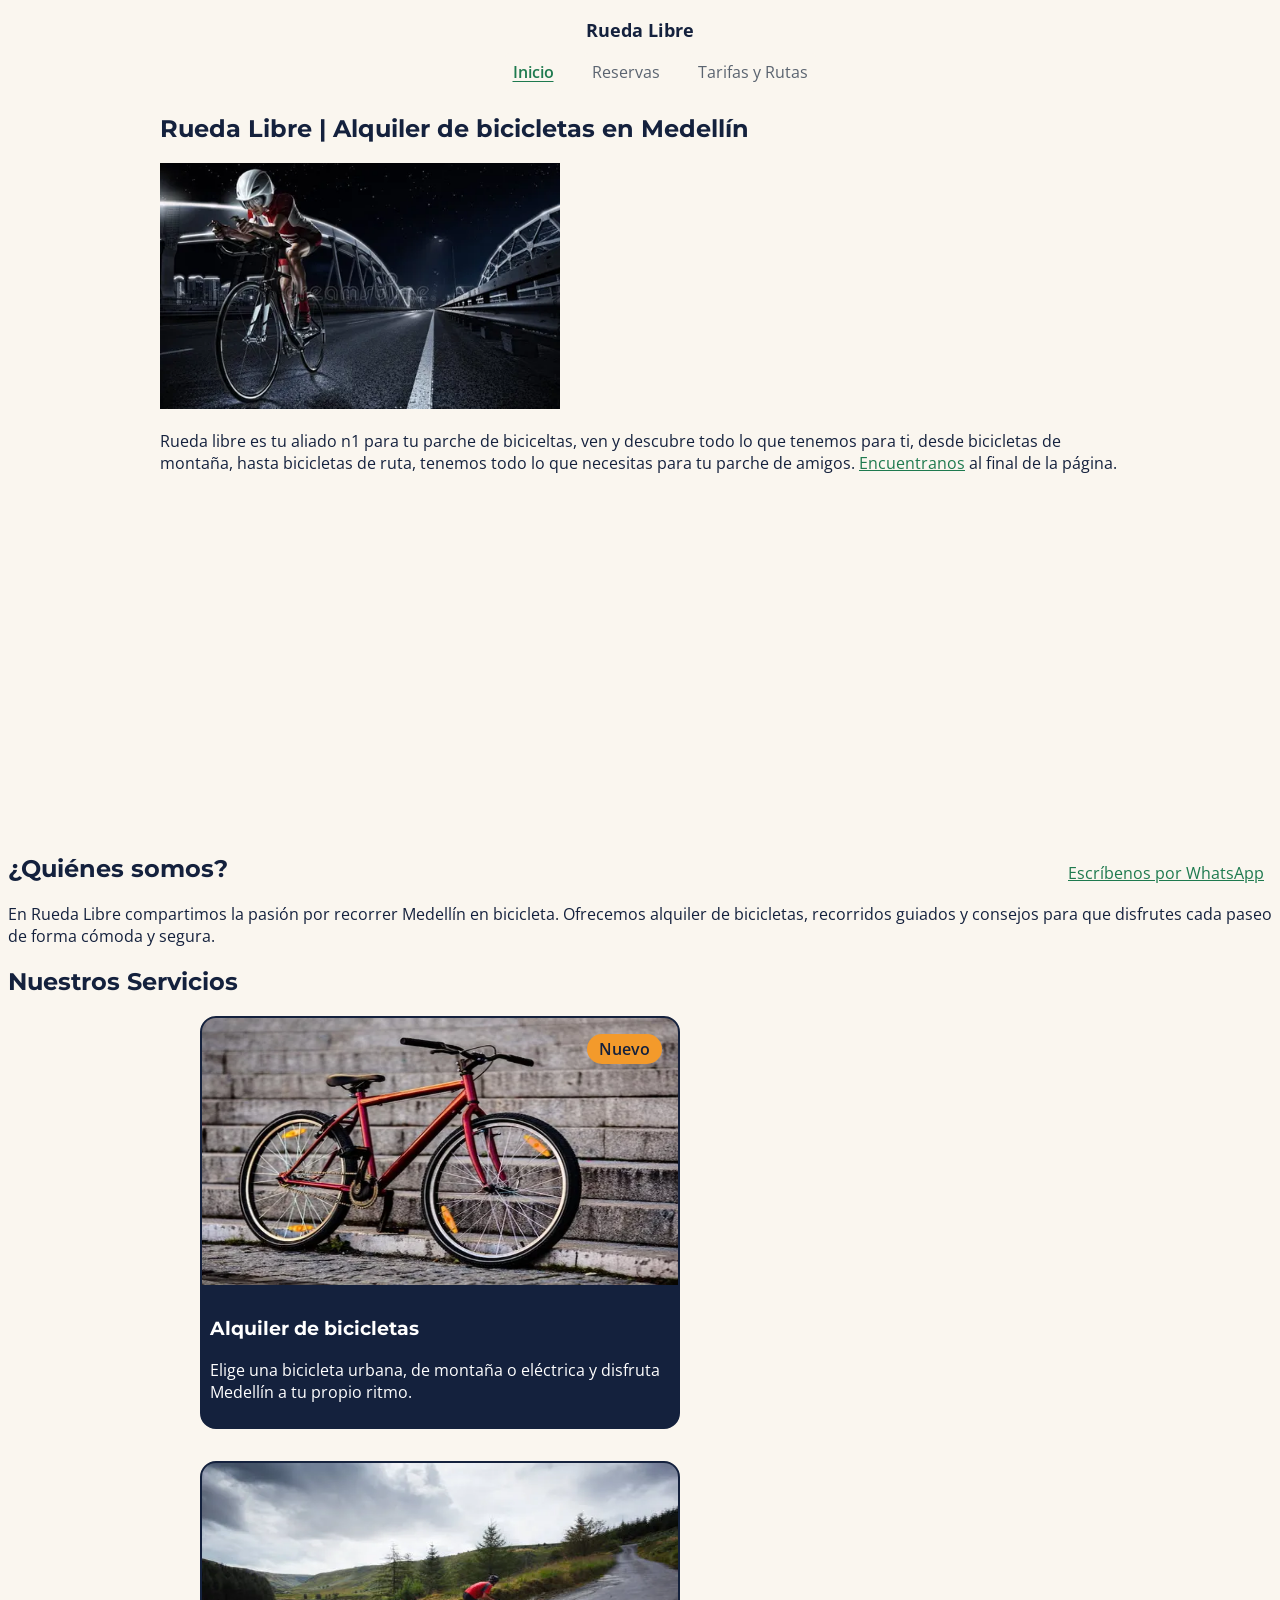
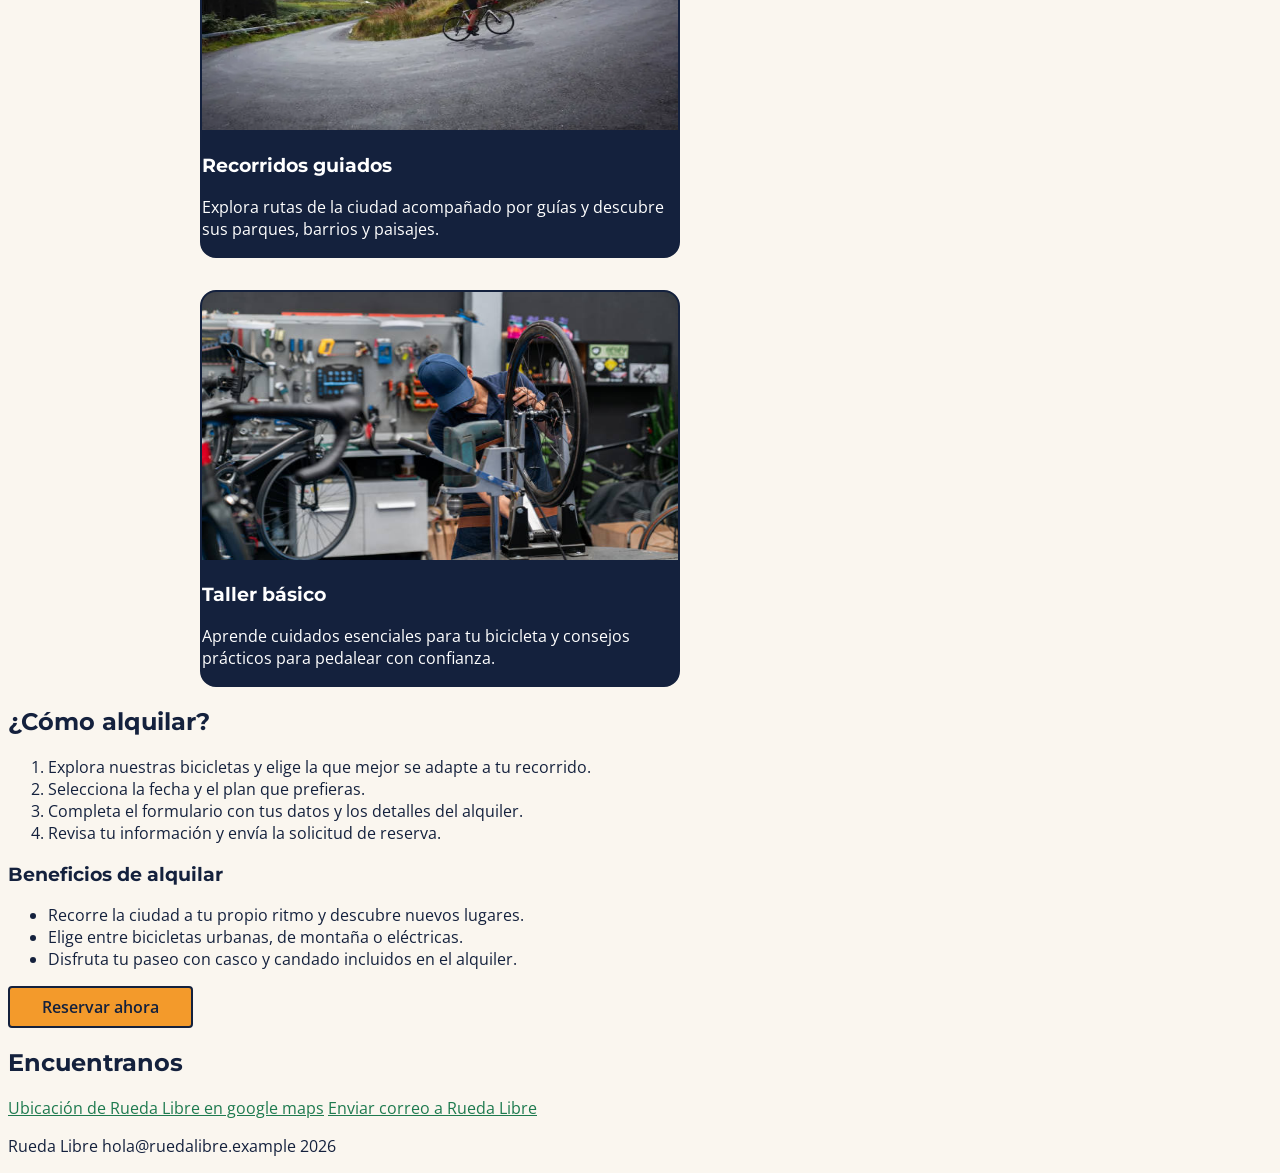
==== rueda-libre/index.html @ e159f88f "feat: tamano y espaciado de elementos con box model, box-sizing y unidades relativas, botón de Whats" ====
<!DOCTYPE html>
<html lang="es">

<head>
    <meta charset="UTF-8">
    <meta name="viewport" content="width=device-width, initial-scale=1.0">
    <title>Rueda Libre | Alquiler de bicicletas en Medellín</title>
    <link rel="preconnect" href="https://fonts.googleapis.com">
    <link rel="preconnect" href="https://fonts.gstatic.com" crossorigin>
    <link
        href="https://fonts.googleapis.com/css2?family=Montserrat:ital,wght@0,100..900;1,100..900&family=Open+Sans:ital,wght@0,300..800;1,300..800&display=swap"
        rel="stylesheet">
    <link rel="stylesheet" href="css/styles.css">
</head>

<body>
    <header>
        <p class="nombre-del-negocio">Rueda Libre</p>
        <nav>
            <ul id="menu">
                <li>
                    <a href="index.html" class="activo">Inicio</a>
                </li>
                <li>
                    <a href="paginas/reservas.html">Reservas</a>
                </li>
                <li>
                    <a href="paginas/tarifas.html">Tarifas y Rutas</a>
                </li>
            </ul>
        </nav>
    </header>

    <main>
        <section id="portada">
            <div class="contenido">

                <h1>Rueda Libre | Alquiler de bicicletas en Medellín</h1>

                <img src="img/fondo.jpeg" alt="Portada de ciclista" width="400px">
                <p>
                    Rueda libre es tu aliado n1 para tu parche de biciceltas,
                    ven y descubre todo lo que tenemos para ti, desde bicicletas
                    de montaña, hasta bicicletas de ruta, tenemos todo lo que
                    necesitas para tu parche de amigos. <a href="#encuentranos">
                        Encuentranos</a> al final de la página.
                </p>
            </div>
        </section>

        <section>
            <h2>¿Quiénes somos?</h2>
            <p>
                En Rueda Libre compartimos la pasión por recorrer Medellín en bicicleta.
                Ofrecemos alquiler de bicicletas, recorridos guiados y consejos para
                que disfrutes cada paseo de forma cómoda y segura.
            </p>
        </section>
        <section>
            <h2>Nuestros Servicios</h2>
            <ul id="contenedor-servicios">
                <li>
                    <article class="servicio">
                        <img src="img/bicicleta.jpeg" alt="Bicicleta" class="img-servicio">
                        <div class="contenido">
                            <h3>Alquiler de bicicletas</h3>
                            <p>Elige una bicicleta urbana, de montaña o eléctrica y disfruta Medellín a tu propio ritmo.
                            </p>
                        </div>
                        <p class="etiqueta-nuevo">Nuevo</p>
                    </article>
                </li>
                <li>
                    <article class="servicio">
                        <img src="img/ruta.jpeg" alt="Ruta" class="img-servicio">
                        <h3>Recorridos guiados</h3>
                        <p>Explora rutas de la ciudad acompañado por guías y descubre sus parques, barrios y paisajes.
                        </p>
                    </article>
                </li>
                <li>
                    <article class="servicio">
                        <img src="img/taller.jpg" alt="Imagen alusiva al taller de Rueda-Libre" class="img-servicio">
                        <h3>Taller básico</h3>
                        <p>Aprende cuidados esenciales para tu bicicleta y consejos prácticos para pedalear con
                            confianza.</p>
                    </article>
                </li>
            </ul>
        </section>
        <section>
            <h2>¿Cómo alquilar?</h2>
            <ol>
                <li>Explora nuestras bicicletas y elige la que mejor se adapte a tu recorrido.</li>
                <li>Selecciona la fecha y el plan que prefieras.</li>
                <li>Completa el formulario con tus datos y los detalles del alquiler.</li>
                <li>Revisa tu información y envía la solicitud de reserva.</li>
            </ol>
            <h3>Beneficios de alquilar</h3>
            <ul>
                <li>Recorre la ciudad a tu propio ritmo y descubre nuevos lugares.</li>
                <li>Elige entre bicicletas urbanas, de montaña o eléctricas.</li>
                <li>Disfruta tu paseo con casco y candado incluidos en el alquiler.</li>
            </ul>

            <a href="paginas/reservas.html" class="boton-cta">Reservar ahora</a>
        </section>
        <section id="encuentranos">
            <h2>Encuentranos</h2>
            <a href="https://maps.app.goo.gl/fQB62hSShDkfsh3U9" target="_blank">Ubicación de Rueda Libre en google
                maps</a>
            <a href="mailto:hola@ruedalibre.example" target="_blank">Enviar correo a Rueda Libre</a>

        </section>
        <a href="https://wa.me/573000000000" target="_blank" class="enlace-whatsapp">Escríbenos por WhatsApp</a>
    </main>
    <footer>
        <p>
            Rueda Libre
            hola@ruedalibre.example
            2026
        </p>
    </footer>
</body>

</html>
---- rueda-libre/css/styles.css ----
:root {
    --color-verde-ruta: #1E7A4F;
    --color-naranja-pedal: #F39A2B;
    --color-azul-noche: #14213D;
    --color-crema: #FAF6EF;
    --color-gris-asfalto: #5B6470;
    --color-blanco: #FFFFFF;

    --fuente-titulos: "Montserrat", Arial, sans-serif;
    --fuente-texto: "Open Sans", Arial, sans-serif;

    --espacio-pequeno: 0.5rem;
    --espacio-mediano: 1rem;
    --espacio-grande: 2rem;
}

* {
    box-sizing: border-box;
}

body {
    font-family: var(--fuente-texto);
    color: var(--color-azul-noche);
    background-color: var(--color-crema);
}

h1, h2, h3 {
    font-family: var(--fuente-titulos);
}

a {
    color: var(--color-verde-ruta);
    background-color: var(--color-crema);
}

button {
    color: var(--color-azul-noche);
    background-color: var(--color-naranja-pedal);
}

.enlace-whatsapp {
    position: fixed;
    bottom: var(--espacio-mediano);
    right: var(--espacio-mediano);
}

/* Navegación compartida */

.nombre-del-negocio {
    text-align: center;
    font-size: large;
    font-weight: bold;
    margin-bottom: var(--espacio-pequeno);
}

#menu {
    display: flex;
    justify-content: center;
    list-style: none;
    gap: var(--espacio-mediano);
    margin-top: var(--espacio-pequeno);
}

#menu a {
    display: inline-block;
    padding: var(--espacio-pequeno);
    color: var(--color-gris-asfalto);
    background-color: var(--color-crema);
    border-radius: 0.25rem;
    text-decoration: none;
    transition: color 0.2s ease, background-color 0.2s ease;
    margin: 3px;
}

#menu a.activo {
    color: var(--color-verde-ruta);
    font-weight: 600;
    text-decoration: underline;
    text-underline-offset: 0.2em;
}

#menu a:hover,
#menu a:focus-visible,
#menu a.activo:hover,
#menu a.activo:focus-visible {
    color: var(--color-azul-noche);
    background-color: var(--color-naranja-pedal);
    text-decoration: underline;
}

#menu a:focus-visible {
    outline: 3px solid var(--color-azul-noche);
    outline-offset: 3px;
}

/* Llamadas a la acción compartidas */
a.boton-cta {
    display: inline-block;
    padding: var(--espacio-pequeno) var(--espacio-grande);
    color: var(--color-azul-noche);
    background-color: var(--color-naranja-pedal);
    border: 2px solid var(--color-azul-noche);
    border-radius: 0.25rem;
    font-weight: 600;
    text-decoration: none;
    transition: color 0.2s ease, background-color 0.2s ease;
}

a.boton-cta:hover {
    color: var(--color-blanco);
    background-color: var(--color-verde-ruta);
}

a.boton-cta:focus-visible {
    outline: 3px solid var(--color-azul-noche);
    outline-offset: 3px;
}

/* Página de inicio */
#portada {
    min-height: 80vh;
}

.contenido {
    max-width: 60rem;
    margin: 0 auto;
}

#contenedor-servicios {
    list-style: none;
    display: grid;
    max-width: 60rem;
    margin: 0 auto;
    gap: var(--espacio-grande);
}

.servicio {
    color: var(--color-blanco);
    background-color: var(--color-azul-noche);
    width: 100%;
    max-width: 30rem;
    border: 2px solid var(--color-azul-noche);
    border-radius: 1rem;
    overflow: hidden;
    padding: 0;
    position:relative;
}

.etiqueta-nuevo {
    position: absolute;
    top: var(--espacio-pequeno);
    right: var(--espacio-pequeno);
    margin: var(--espacio-pequeno);
    padding: 0.25rem 0.75rem;
    color: var(--color-azul-noche);
    background-color: var(--color-naranja-pedal);
    border-radius: 999px;
    font-weight: 600;
    z-index: 1;
}

.servicio .contenido {
    padding: var(--espacio-pequeno);
}

.img-servicio {
    width: 100%;
    aspect-ratio: 16 / 9;
}

/* Página de tarifas */
.tabla-tarifas {
    border: 3px solid var(--color-azul-noche);
    color: var(--color-blanco);
    background-color: var(--color-azul-noche);
    margin: 2rem 0;
    padding: var(--espacio-pequeno);
}

.tabla-tarifas caption {
    color: var(--color-blanco);
    background-color: var(--color-verde-ruta);
    border: 3px solid var(--color-azul-noche);
    padding: var(--espacio-pequeno);
}

/* Página de reservas */
#formulario label {
    display: block;
}

#formulario input,
#formulario textarea,
#formulario select {
    width: 100%;
    margin-bottom: var(--espacio-pequeno);
}

#formulario fieldset {
    margin-bottom: var(--espacio-mediano);
}

#formulario button[type="submit"] {
    padding: var(--espacio-mediano) var(--espacio-grande);
    margin: var(--espacio-pequeno);
}

#formulario input[type="checkbox"] {
    width: auto;
    margin-right: var(--espacio-pequeno);
}

/* Foco visible de los controles del formulario */
input:focus-visible,
select:focus-visible,
textarea:focus-visible,
button:focus-visible {
    outline: 2px solid var(--color-verde-ruta);
    outline-offset: 2px;
}

#formulario button:hover {
    color: var(--color-blanco);
    background-color: var(--color-verde-ruta);
}
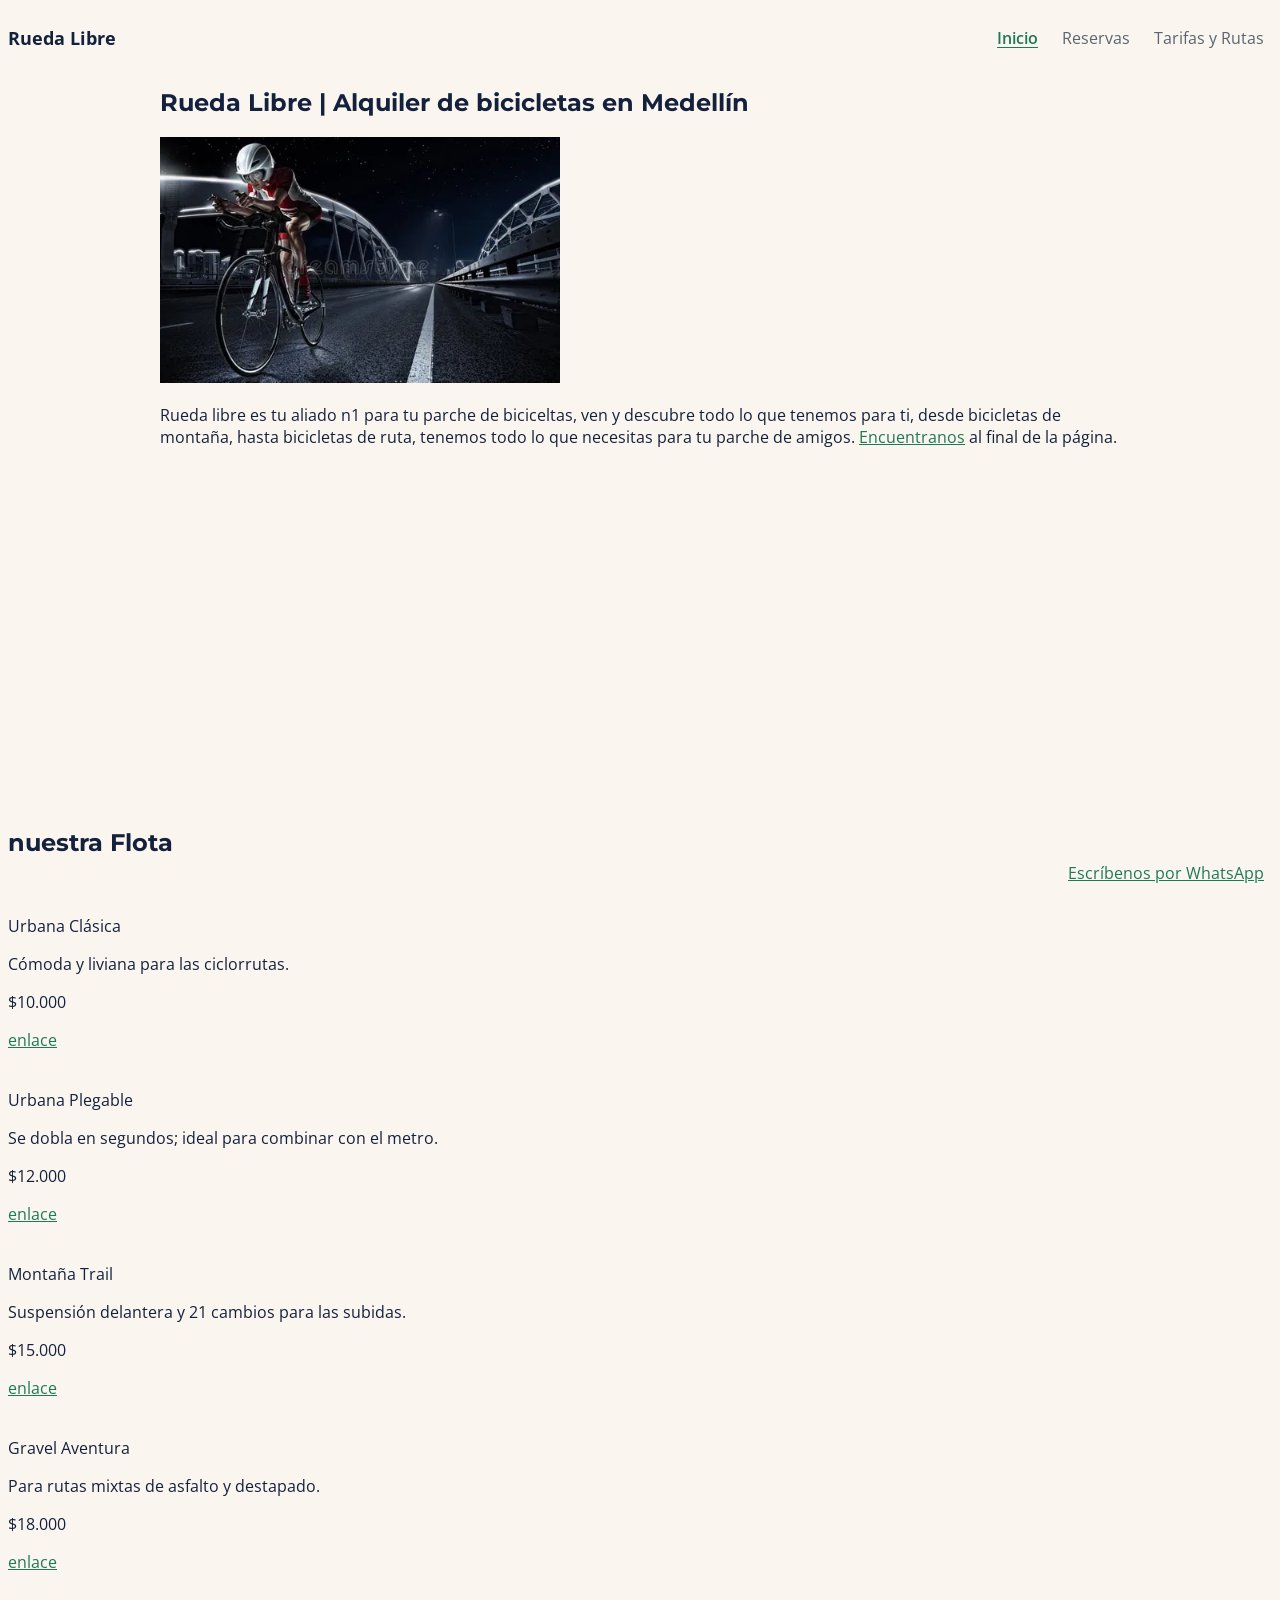
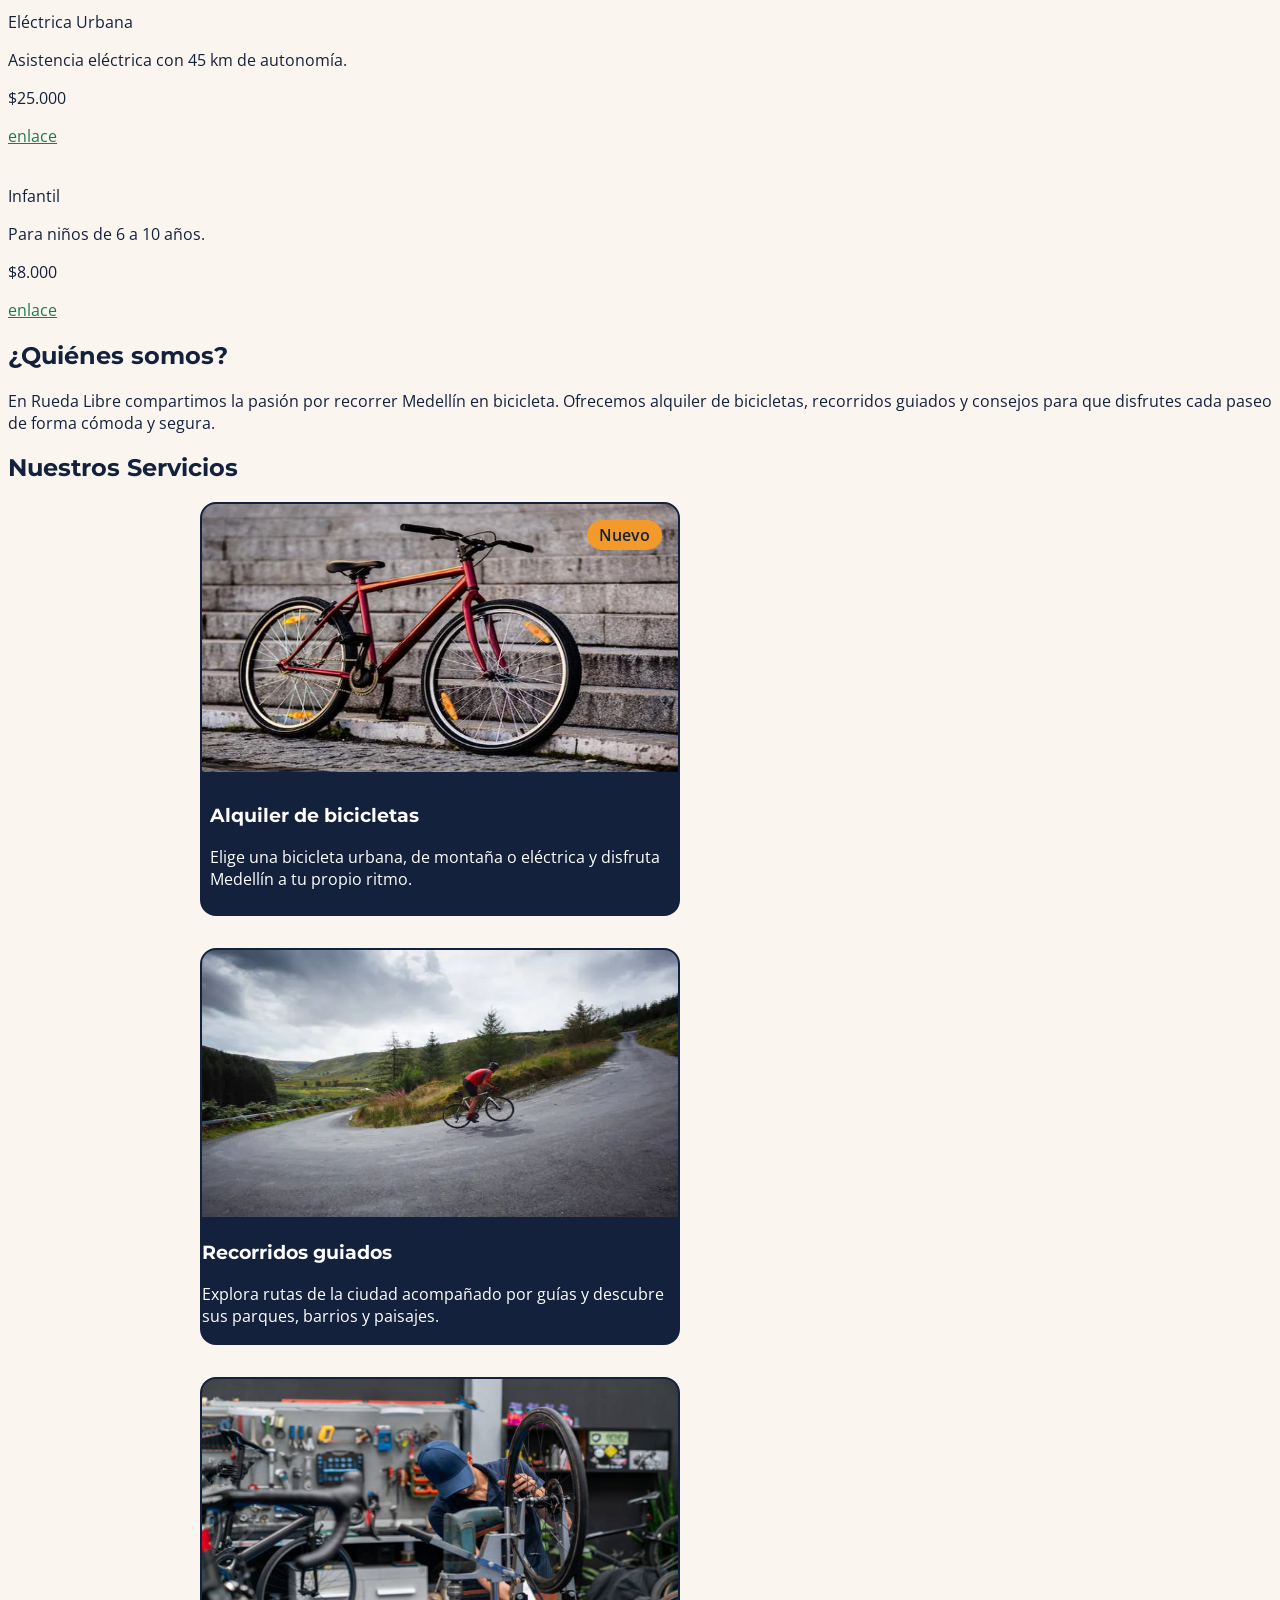
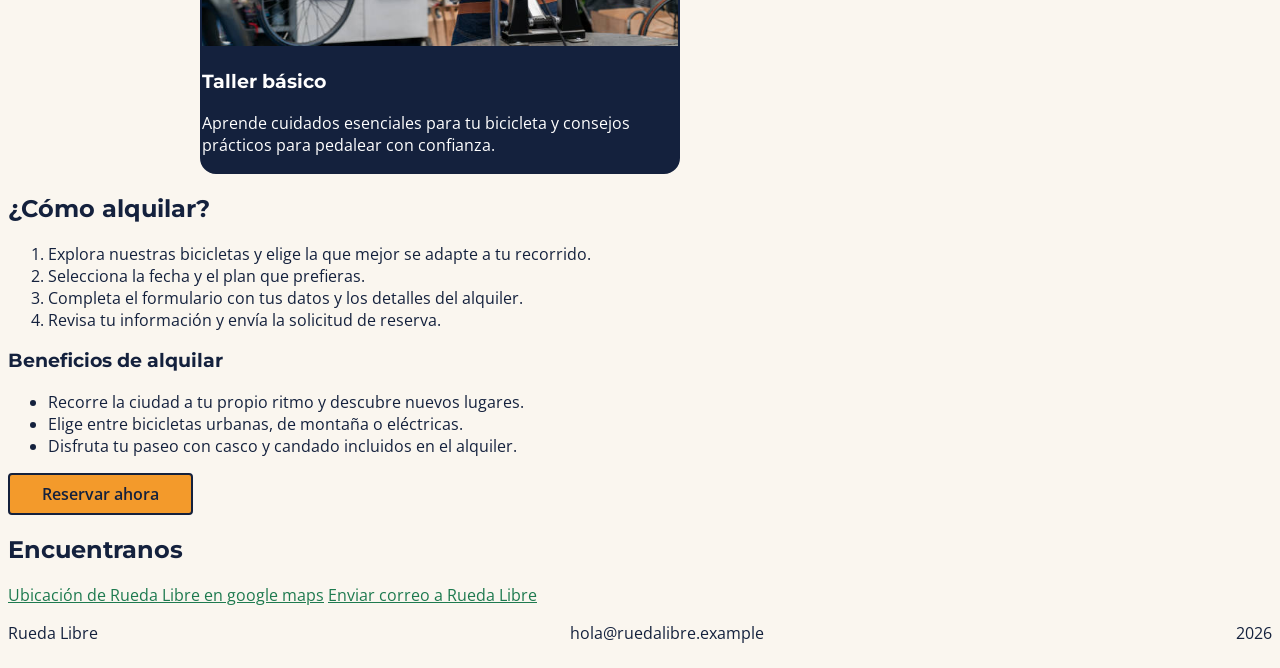
==== commit d4b71b07: "feat: Se añadió una nueva sección para la flota de bicicletas, con detalles y precios; se actualizar" ====
--- a/rueda-libre/index.html
+++ b/rueda-libre/index.html
@@ -46,6 +46,51 @@
                         Encuentranos</a> al final de la página.
                 </p>
             </div>
+        </section>
+        <section id="nuestra-flota">
+            <h2>nuestra Flota</h2>
+            <article class="modelo-flota">
+                <img src="" alt="" class="imagen-modelo-flota">
+                <p class="nombre-modelo-flota">Urbana Clásica</p>
+                <p class="descripcion-modelo-flota">Cómoda y liviana para las ciclorrutas.</p>
+                <p class="precio-modelo-flota">$10.000</p>
+                <a href="" class="enlace-modelo-flota">enlace</a>
+            </article>
+            <article class="modelo-flota">
+                <img src="" alt="" class="imagen-modelo-flota">
+                <p class="nombre-modelo-flota">Urbana Plegable</p>
+                <p class="descripcion-modelo-flota">Se dobla en segundos; ideal para combinar con el metro.</p>
+                <p class="precio-modelo-flota">$12.000</p>
+                <a href="" class="enlace-modelo-flota">enlace</a>
+            </article>
+            <article class="modelo-flota">
+                <img src="" alt="" class="imagen-modelo-flota">
+                <p class="nombre-modelo-flota">Montaña Trail</p>
+                <p class="descripcion-modelo-flota">Suspensión delantera y 21 cambios para las subidas.</p>
+                <p class="precio-modelo-flota">$15.000</p>
+                <a href="" class="enlace-modelo-flota">enlace</a>
+            </article>
+            <article class="modelo-flota">
+                <img src="" alt="" class="imagen-modelo-flota">
+                <p class="nombre-modelo-flota">Gravel Aventura</p>
+                <p class="descripcion-modelo-flota">Para rutas mixtas de asfalto y destapado.</p>
+                <p class="precio-modelo-flota">$18.000</p>
+                <a href="" class="enlace-modelo-flota">enlace</a>
+            </article>
+            <article class="modelo-flota">
+                <img src="" alt="" class="imagen-modelo-flota">
+                <p class="nombre-modelo-flota">Eléctrica Urbana</p>
+                <p class="descripcion-modelo-flota">Asistencia eléctrica con 45 km de autonomía.</p>
+                <p class="precio-modelo-flota">$25.000</p>
+                <a href="" class="enlace-modelo-flota">enlace</a>
+            </article>
+            <article class="modelo-flota">
+                <img src="" alt="" class="imagen-modelo-flota">
+                <p class="nombre-modelo-flota">Infantil</p>
+                <p class="descripcion-modelo-flota">Para niños de 6 a 10 años.</p>
+                <p class="precio-modelo-flota">$8.000</p>
+                <a href="" class="enlace-modelo-flota">enlace</a>
+            </article>
         </section>
 
         <section>
@@ -115,11 +160,9 @@
         <a href="https://wa.me/573000000000" target="_blank" class="enlace-whatsapp">Escríbenos por WhatsApp</a>
     </main>
     <footer>
-        <p>
-            Rueda Libre
-            hola@ruedalibre.example
-            2026
-        </p>
+        <p>Rueda Libre</p>
+        <p>hola@ruedalibre.example</p>
+        <p>2026</p>
     </footer>
 </body>
 
--- a/rueda-libre/css/styles.css
+++ b/rueda-libre/css/styles.css
@@ -1,3 +1,5 @@
+/* Variables */
+
 :root {
     --color-verde-ruta: #1E7A4F;
     --color-naranja-pedal: #F39A2B;
@@ -14,6 +16,8 @@
     --espacio-grande: 2rem;
 }
 
+/* Base y elementos generales */
+
 * {
     box-sizing: border-box;
 }
@@ -38,38 +42,38 @@
     background-color: var(--color-naranja-pedal);
 }
 
-.enlace-whatsapp {
-    position: fixed;
-    bottom: var(--espacio-mediano);
-    right: var(--espacio-mediano);
-}
-
-/* Navegación compartida */
+/* Navegación compartida, Encabezado y Footer*/
+
+header {
+    display: flex;
+    justify-content: space-between;
+    align-items: center;
+    flex-wrap: wrap;
+    gap: var(--espacio-mediano);
+}
 
 .nombre-del-negocio {
-    text-align: center;
     font-size: large;
     font-weight: bold;
-    margin-bottom: var(--espacio-pequeno);
 }
 
 #menu {
     display: flex;
-    justify-content: center;
     list-style: none;
-    gap: var(--espacio-mediano);
-    margin-top: var(--espacio-pequeno);
+    gap: var(--espacio-pequeno);
+    margin: 0;
+    padding: 0;
 }
 
 #menu a {
-    display: inline-block;
+    display: flex;
+    flex-wrap: wrap;
     padding: var(--espacio-pequeno);
     color: var(--color-gris-asfalto);
     background-color: var(--color-crema);
     border-radius: 0.25rem;
     text-decoration: none;
     transition: color 0.2s ease, background-color 0.2s ease;
-    margin: 3px;
 }
 
 #menu a.activo {
@@ -93,7 +97,14 @@
     outline-offset: 3px;
 }
 
-/* Llamadas a la acción compartidas */
+footer {
+    display: flex;
+    align-items: flex-start;
+    justify-content: space-between;
+    flex-wrap: wrap;
+}
+
+/* Componentes compartidos como CTA y WhatsApp */
 a.boton-cta {
     display: inline-block;
     padding: var(--espacio-pequeno) var(--espacio-grande);
@@ -116,7 +127,19 @@
     outline-offset: 3px;
 }
 
-/* Página de inicio */
+.enlace-whatsapp {
+    position: fixed;
+    bottom: var(--espacio-mediano);
+    right: var(--espacio-mediano);
+}
+
+/* al tabular no está pasando por este botón */
+.enlace-whatsapp:focus-visible {
+    outline: 3px solid var(--color-azul-noche);
+    outline-offset: 2px;
+}
+
+/* Página de inicio y tarjetas(servicios) */
 #portada {
     min-height: 80vh;
 }
@@ -184,7 +207,7 @@
     padding: var(--espacio-pequeno);
 }
 
-/* Página de reservas */
+/* Página de reservas / Formulario */
 #formulario label {
     display: block;
 }
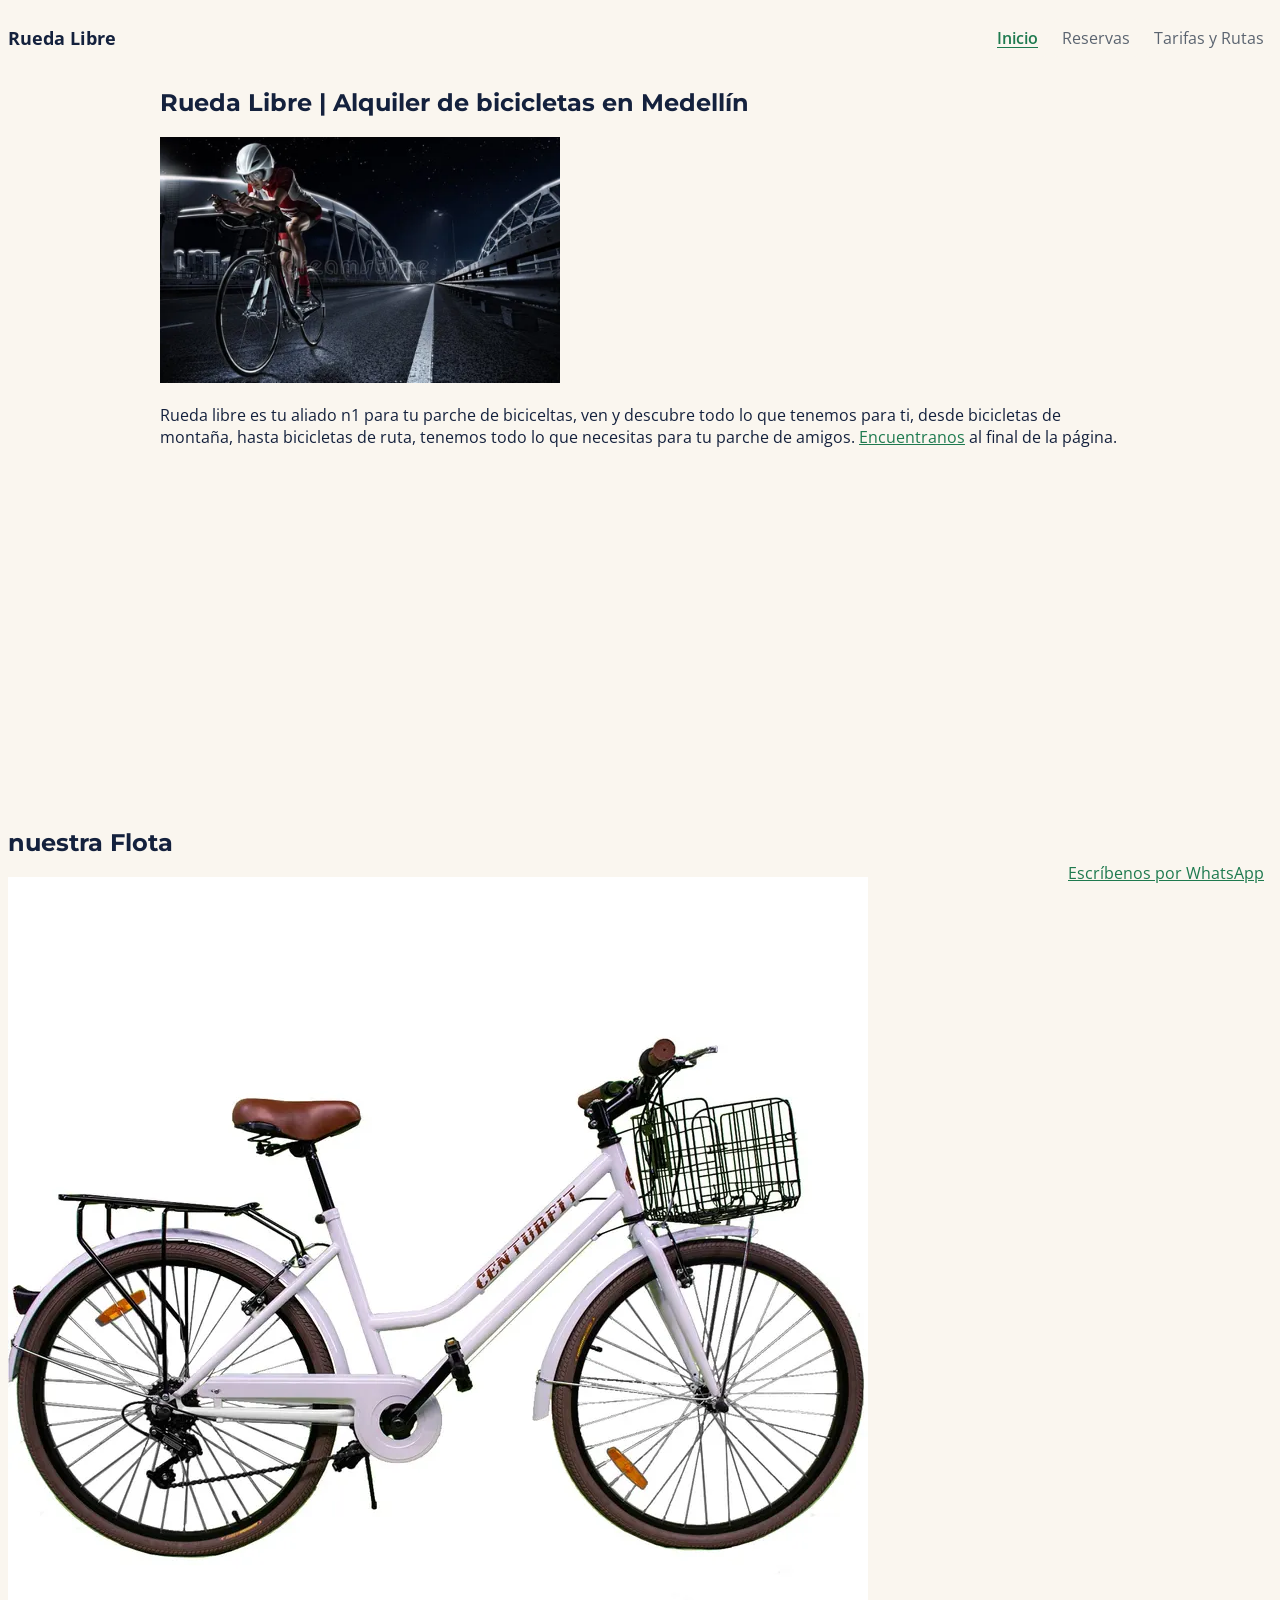
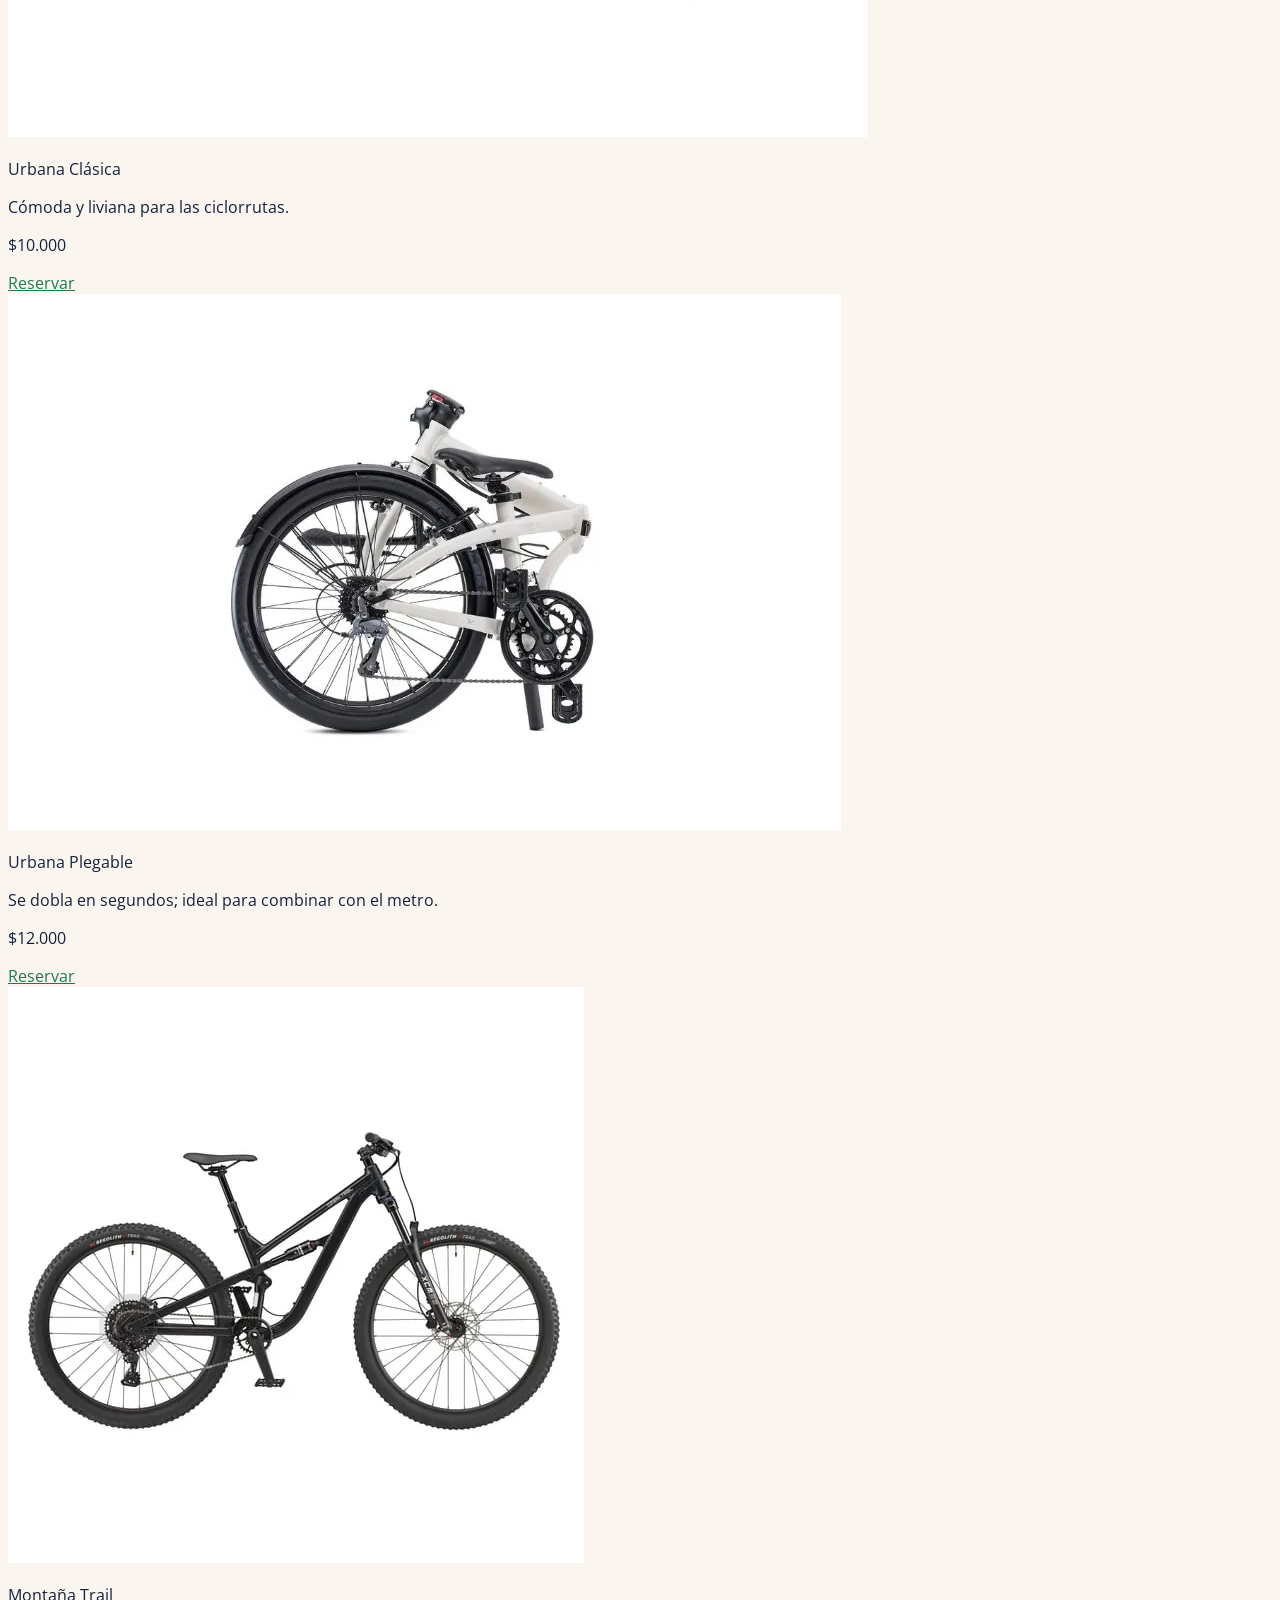
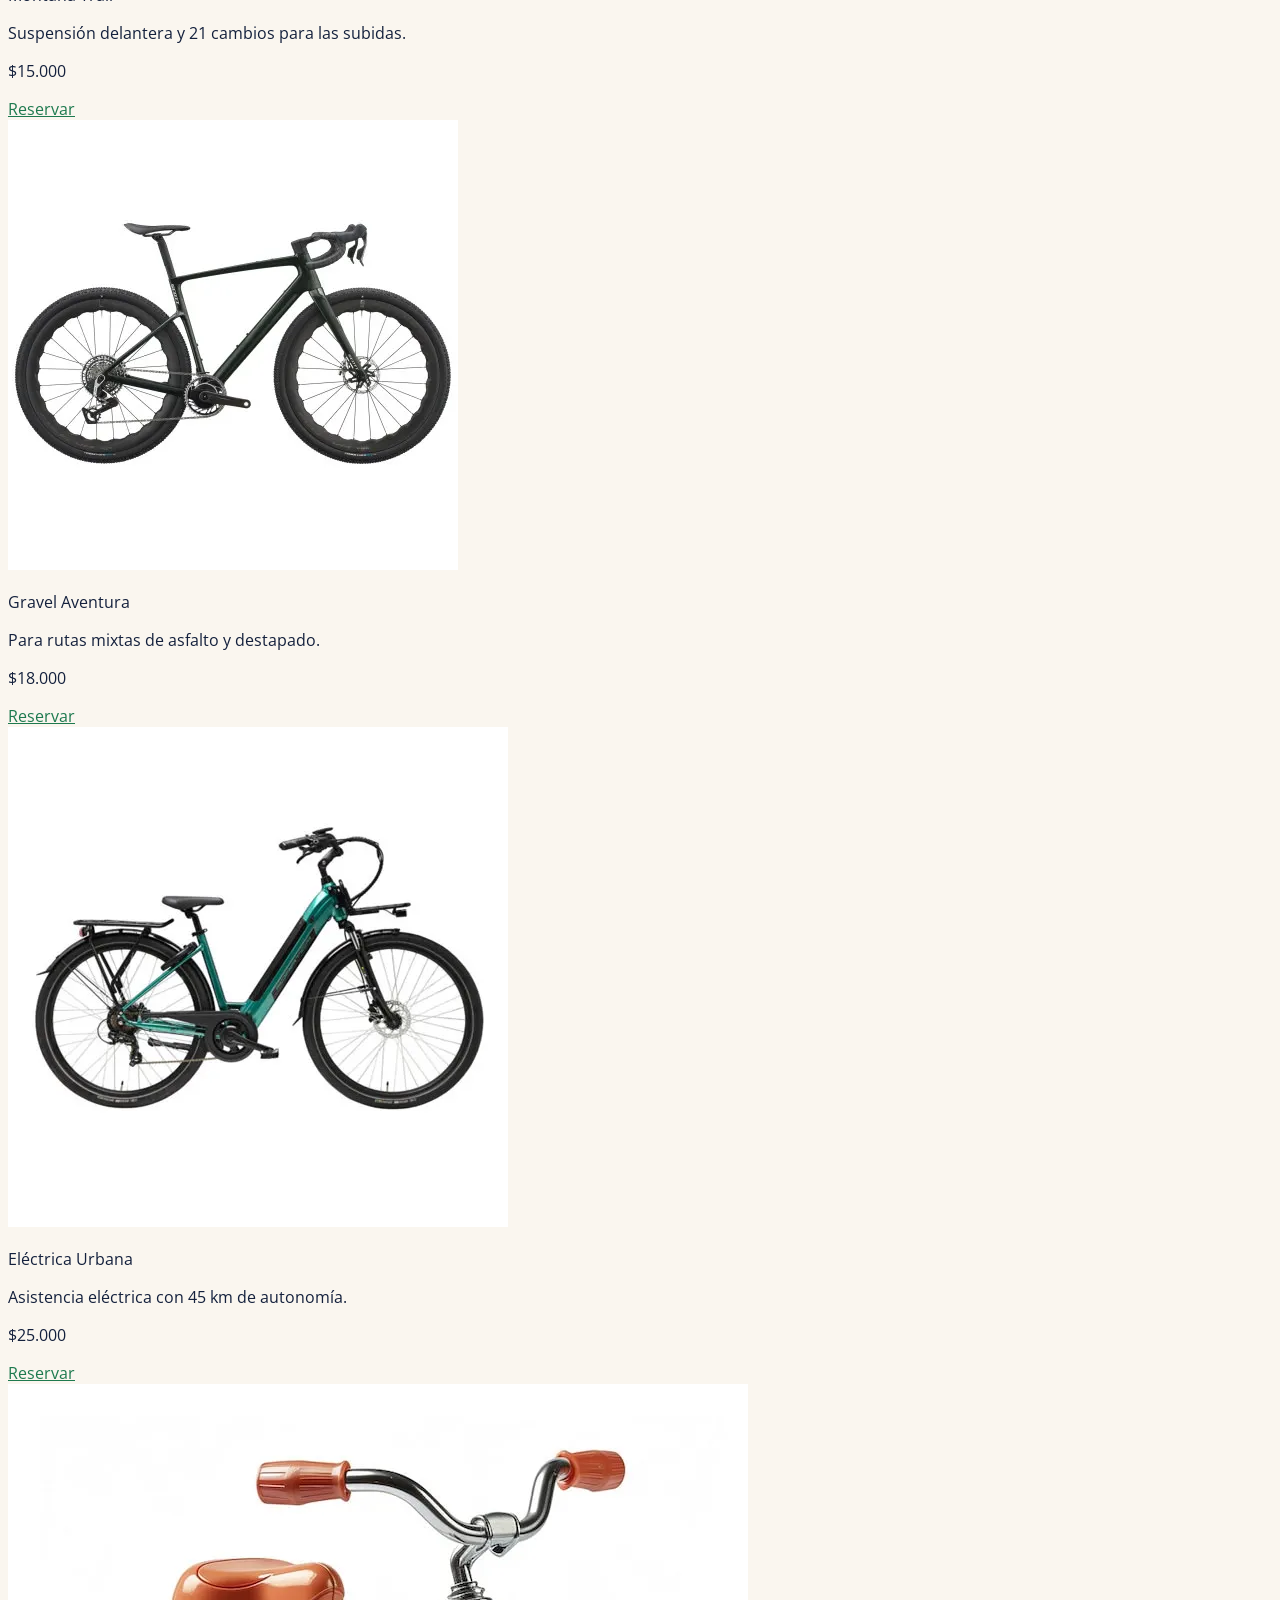
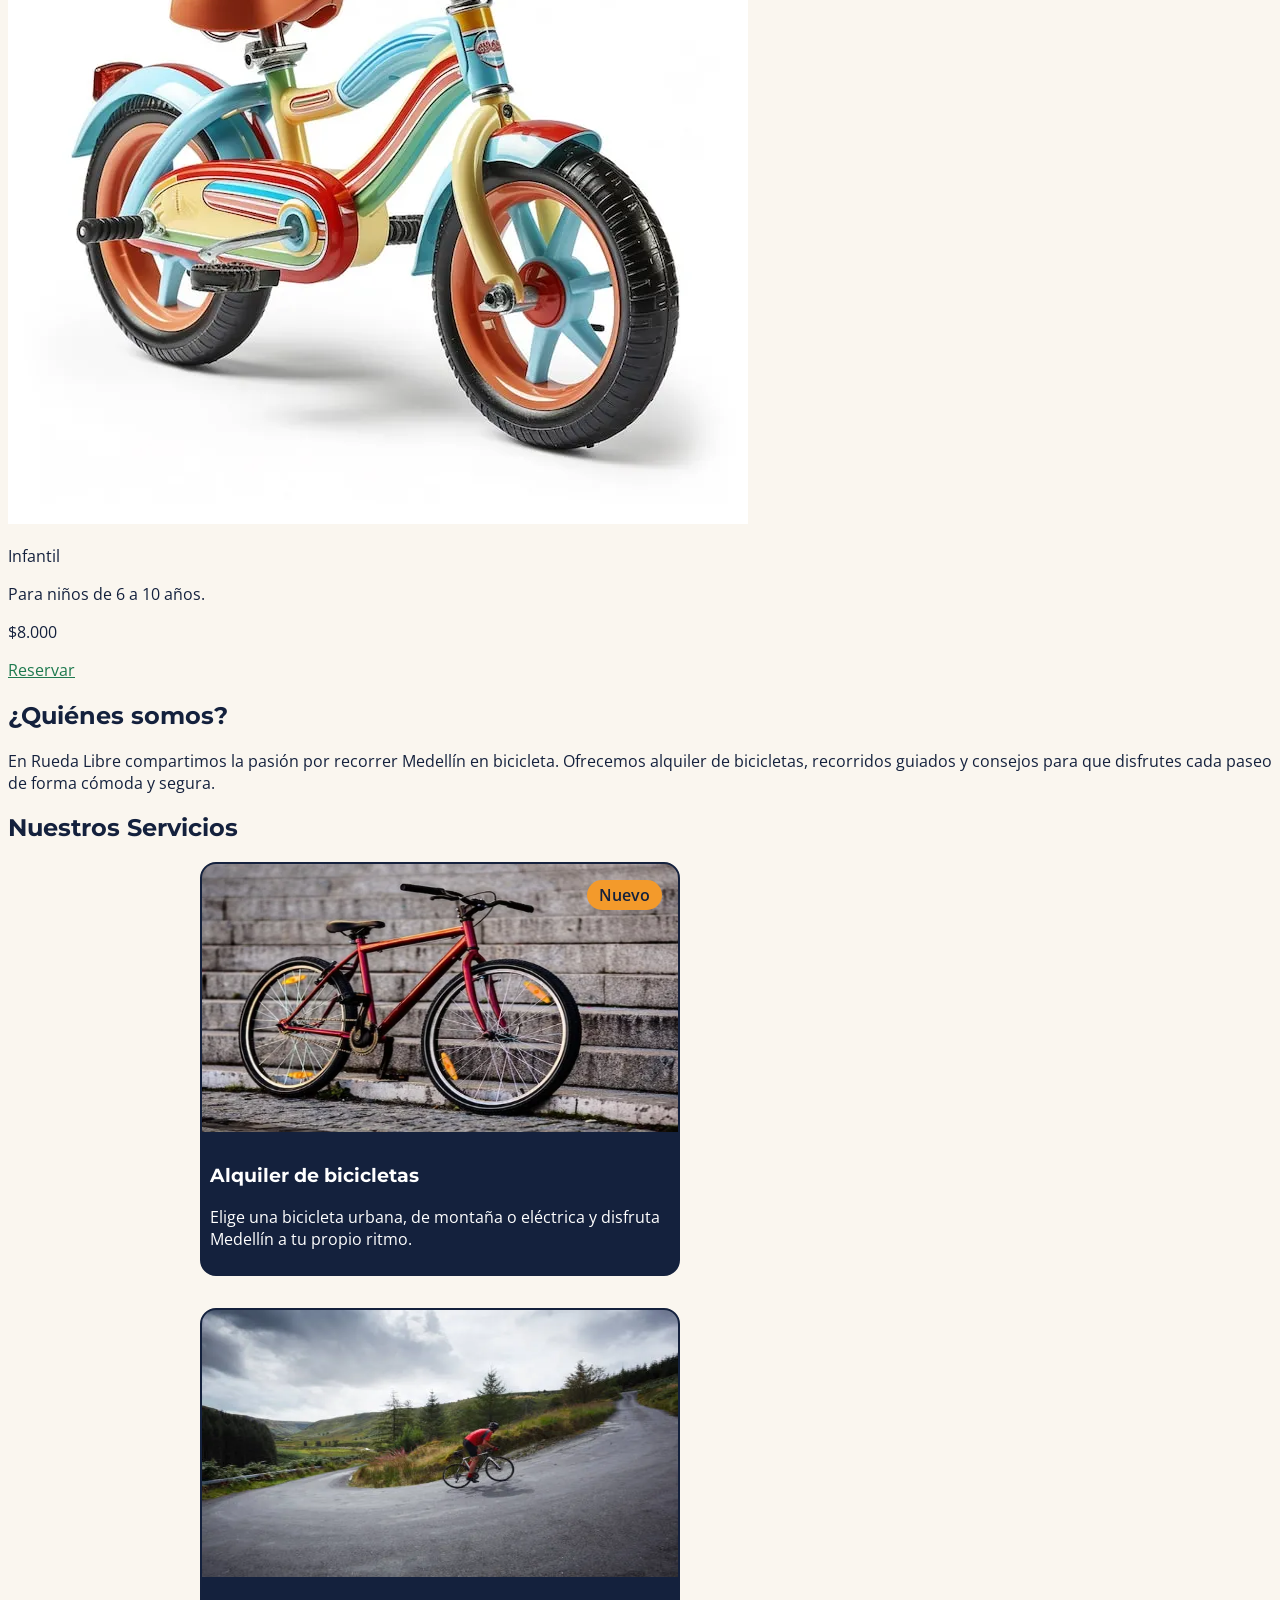
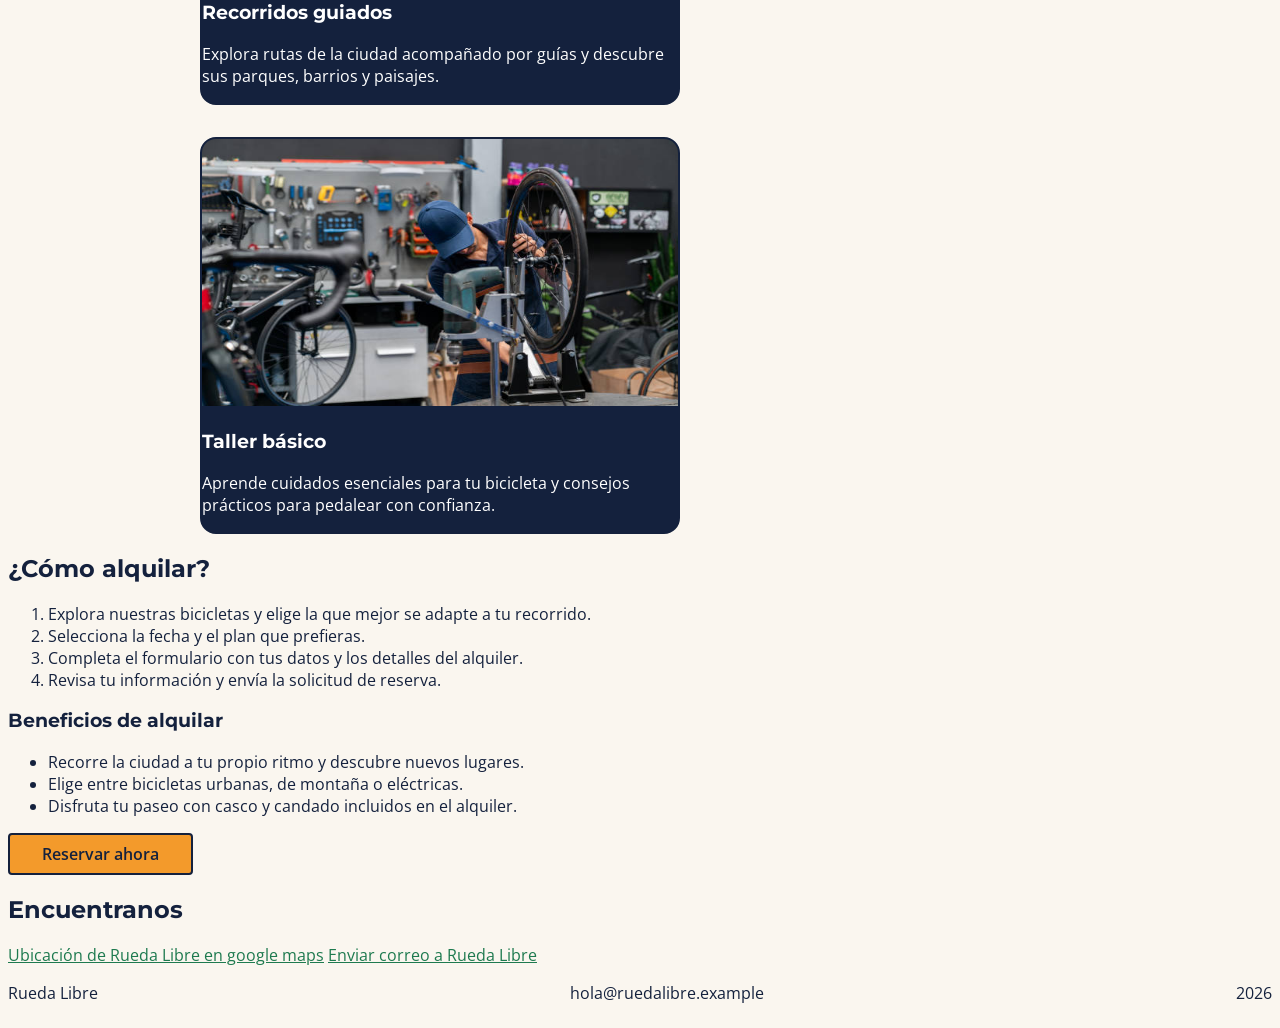
==== commit 51871cc2: "feat: modificando flota css" ====
--- a/rueda-libre/index.html
+++ b/rueda-libre/index.html
@@ -50,46 +50,46 @@
         <section id="nuestra-flota">
             <h2>nuestra Flota</h2>
             <article class="modelo-flota">
-                <img src="" alt="" class="imagen-modelo-flota">
+                <img src="img/bicicleta-clásica.webp" alt="Bicicleta urbana clásica de color oscuro" class="imagen-modelo-flota">
                 <p class="nombre-modelo-flota">Urbana Clásica</p>
                 <p class="descripcion-modelo-flota">Cómoda y liviana para las ciclorrutas.</p>
                 <p class="precio-modelo-flota">$10.000</p>
-                <a href="" class="enlace-modelo-flota">enlace</a>
+                <a href="paginas/reservas.html#formulario" class="enlace-modelo-flota">Reservar</a>
             </article>
             <article class="modelo-flota">
-                <img src="" alt="" class="imagen-modelo-flota">
+                <img src="img/bicicleta-plegable.webp" alt="Bicicleta urbana plegable" class="imagen-modelo-flota">
                 <p class="nombre-modelo-flota">Urbana Plegable</p>
                 <p class="descripcion-modelo-flota">Se dobla en segundos; ideal para combinar con el metro.</p>
                 <p class="precio-modelo-flota">$12.000</p>
-                <a href="" class="enlace-modelo-flota">enlace</a>
+                <a href="paginas/reservas.html#formulario" class="enlace-modelo-flota">Reservar</a>
             </article>
             <article class="modelo-flota">
-                <img src="" alt="" class="imagen-modelo-flota">
+                <img src="img/bicicleta-montana.webp" alt="Bicicleta de montaña con suspensión delantera" class="imagen-modelo-flota">
                 <p class="nombre-modelo-flota">Montaña Trail</p>
                 <p class="descripcion-modelo-flota">Suspensión delantera y 21 cambios para las subidas.</p>
                 <p class="precio-modelo-flota">$15.000</p>
-                <a href="" class="enlace-modelo-flota">enlace</a>
+                <a href="paginas/reservas.html#formulario" class="enlace-modelo-flota">Reservar</a>
             </article>
             <article class="modelo-flota">
-                <img src="" alt="" class="imagen-modelo-flota">
+                <img src="img/bicicleta-gravel.webp" alt="Bicicleta gravel para rutas de asfalto y caminos destapados" class="imagen-modelo-flota">
                 <p class="nombre-modelo-flota">Gravel Aventura</p>
                 <p class="descripcion-modelo-flota">Para rutas mixtas de asfalto y destapado.</p>
                 <p class="precio-modelo-flota">$18.000</p>
-                <a href="" class="enlace-modelo-flota">enlace</a>
+                <a href="paginas/reservas.html#formulario" class="enlace-modelo-flota">Reservar</a>
             </article>
             <article class="modelo-flota">
-                <img src="" alt="" class="imagen-modelo-flota">
+                <img src="img/bicicleta-electrica.webp" alt="Bicicleta eléctrica urbana" class="imagen-modelo-flota">
                 <p class="nombre-modelo-flota">Eléctrica Urbana</p>
                 <p class="descripcion-modelo-flota">Asistencia eléctrica con 45 km de autonomía.</p>
                 <p class="precio-modelo-flota">$25.000</p>
-                <a href="" class="enlace-modelo-flota">enlace</a>
+                <a href="paginas/reservas.html#formulario" class="enlace-modelo-flota">Reservar</a>
             </article>
             <article class="modelo-flota">
-                <img src="" alt="" class="imagen-modelo-flota">
+                <img src="img/bicicleta-infantil.webp" alt="Bicicleta infantil para niños de 6 a 10 años" class="imagen-modelo-flota">
                 <p class="nombre-modelo-flota">Infantil</p>
                 <p class="descripcion-modelo-flota">Para niños de 6 a 10 años.</p>
                 <p class="precio-modelo-flota">$8.000</p>
-                <a href="" class="enlace-modelo-flota">enlace</a>
+                <a href="paginas/reservas.html#formulario" class="enlace-modelo-flota">Reservar</a>
             </article>
         </section>
 
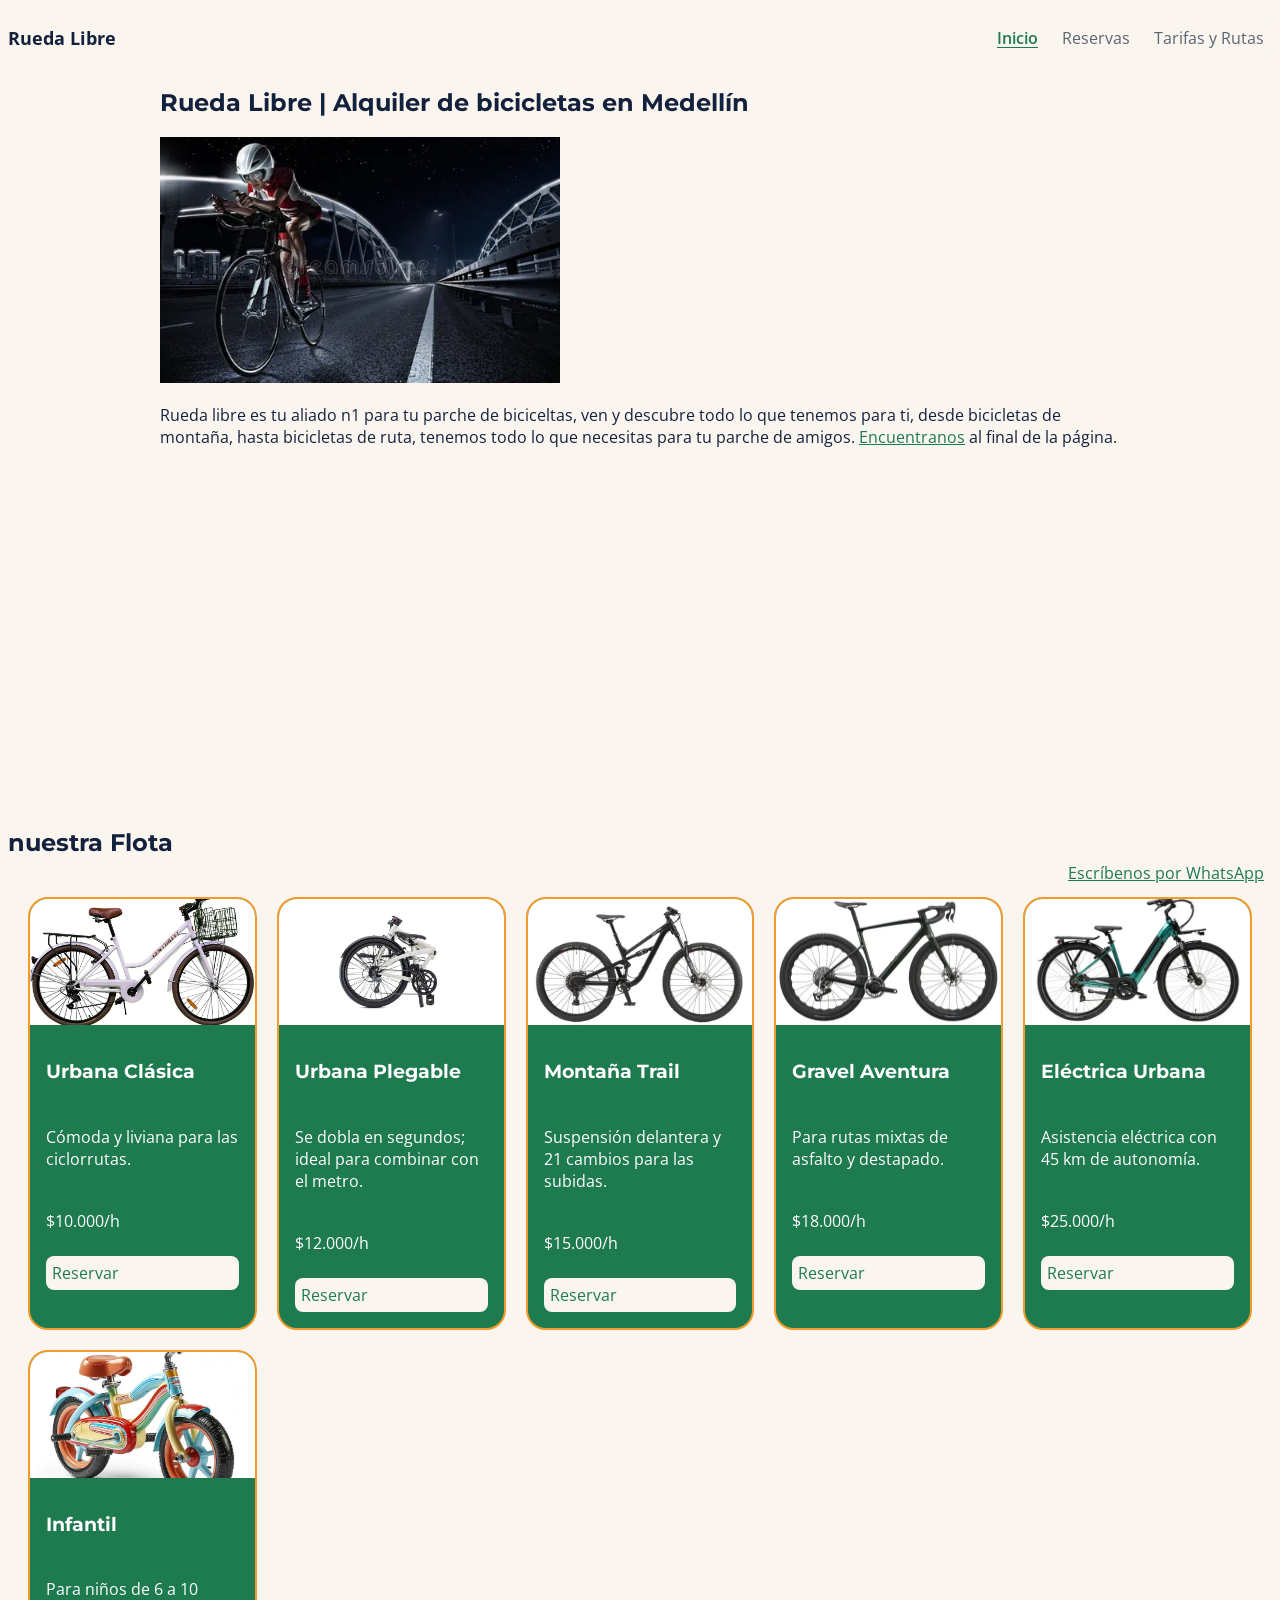
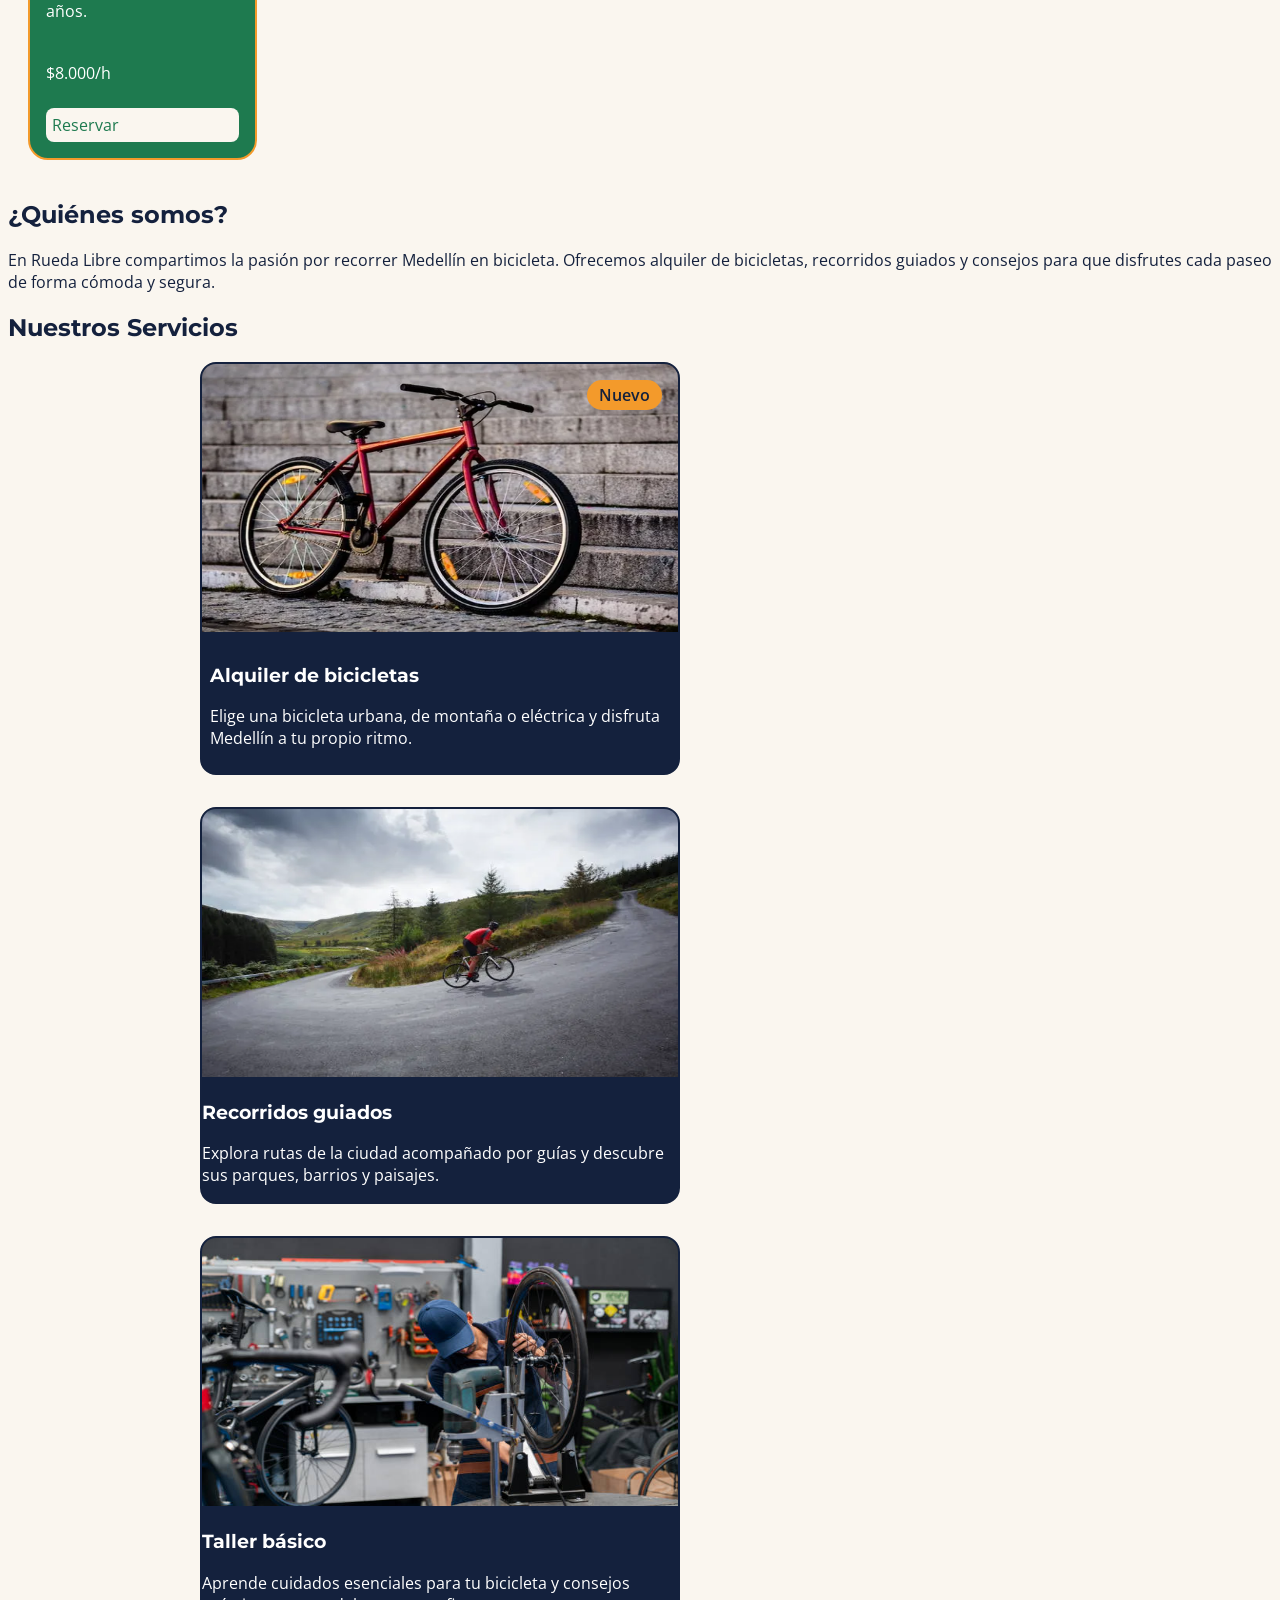
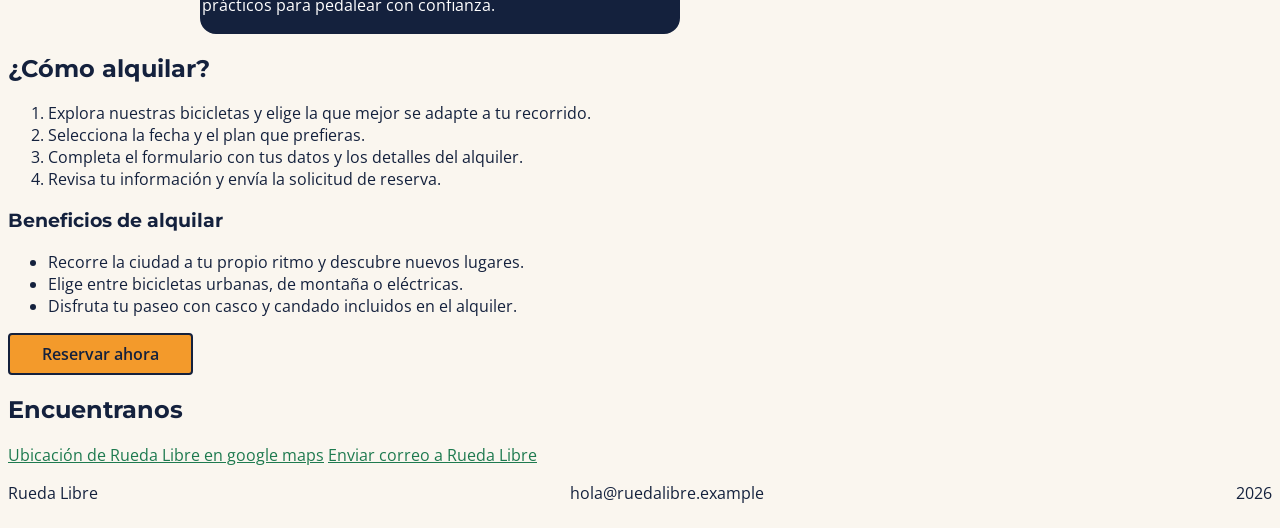
==== commit 6710f099: "fix: corrigiendo css para cumplir con buenas prácticas de grid en la sección de nuestra flota" ====
--- a/rueda-libre/index.html
+++ b/rueda-libre/index.html
@@ -49,48 +49,67 @@
         </section>
         <section id="nuestra-flota">
             <h2>nuestra Flota</h2>
-            <article class="modelo-flota">
-                <img src="img/bicicleta-clásica.webp" alt="Bicicleta urbana clásica de color oscuro" class="imagen-modelo-flota">
-                <p class="nombre-modelo-flota">Urbana Clásica</p>
-                <p class="descripcion-modelo-flota">Cómoda y liviana para las ciclorrutas.</p>
-                <p class="precio-modelo-flota">$10.000</p>
-                <a href="paginas/reservas.html#formulario" class="enlace-modelo-flota">Reservar</a>
-            </article>
-            <article class="modelo-flota">
-                <img src="img/bicicleta-plegable.webp" alt="Bicicleta urbana plegable" class="imagen-modelo-flota">
-                <p class="nombre-modelo-flota">Urbana Plegable</p>
-                <p class="descripcion-modelo-flota">Se dobla en segundos; ideal para combinar con el metro.</p>
-                <p class="precio-modelo-flota">$12.000</p>
-                <a href="paginas/reservas.html#formulario" class="enlace-modelo-flota">Reservar</a>
-            </article>
-            <article class="modelo-flota">
-                <img src="img/bicicleta-montana.webp" alt="Bicicleta de montaña con suspensión delantera" class="imagen-modelo-flota">
-                <p class="nombre-modelo-flota">Montaña Trail</p>
-                <p class="descripcion-modelo-flota">Suspensión delantera y 21 cambios para las subidas.</p>
-                <p class="precio-modelo-flota">$15.000</p>
-                <a href="paginas/reservas.html#formulario" class="enlace-modelo-flota">Reservar</a>
-            </article>
-            <article class="modelo-flota">
-                <img src="img/bicicleta-gravel.webp" alt="Bicicleta gravel para rutas de asfalto y caminos destapados" class="imagen-modelo-flota">
-                <p class="nombre-modelo-flota">Gravel Aventura</p>
-                <p class="descripcion-modelo-flota">Para rutas mixtas de asfalto y destapado.</p>
-                <p class="precio-modelo-flota">$18.000</p>
-                <a href="paginas/reservas.html#formulario" class="enlace-modelo-flota">Reservar</a>
-            </article>
-            <article class="modelo-flota">
-                <img src="img/bicicleta-electrica.webp" alt="Bicicleta eléctrica urbana" class="imagen-modelo-flota">
-                <p class="nombre-modelo-flota">Eléctrica Urbana</p>
-                <p class="descripcion-modelo-flota">Asistencia eléctrica con 45 km de autonomía.</p>
-                <p class="precio-modelo-flota">$25.000</p>
-                <a href="paginas/reservas.html#formulario" class="enlace-modelo-flota">Reservar</a>
-            </article>
-            <article class="modelo-flota">
-                <img src="img/bicicleta-infantil.webp" alt="Bicicleta infantil para niños de 6 a 10 años" class="imagen-modelo-flota">
-                <p class="nombre-modelo-flota">Infantil</p>
-                <p class="descripcion-modelo-flota">Para niños de 6 a 10 años.</p>
-                <p class="precio-modelo-flota">$8.000</p>
-                <a href="paginas/reservas.html#formulario" class="enlace-modelo-flota">Reservar</a>
-            </article>
+            <div class="flota">
+                <article class="modelo-flota">
+                    <img src="img/bicicleta-clásica.webp" alt="Bicicleta urbana clásica de color oscuro"
+                        class="imagen-modelo-flota">
+                    <div class="modelo-contenido">
+                        <h3 class="nombre-modelo-flota">Urbana Clásica</h3>
+                        <p class="descripcion-modelo-flota">Cómoda y liviana para las ciclorrutas.</p>
+                        <p class="precio-modelo-flota">$10.000/h</p>
+                        <a href="paginas/reservas.html#formulario" class="enlace-modelo-flota">Reservar</a>
+                    </div>
+                </article>
+                <article class="modelo-flota">
+                    <img src="img/bicicleta-plegable.webp" alt="Bicicleta urbana plegable" class="imagen-modelo-flota">
+                    <div class="modelo-contenido">
+                        <h3 class="nombre-modelo-flota">Urbana Plegable</h3>
+                        <p class="descripcion-modelo-flota">Se dobla en segundos; ideal para combinar con el metro.</p>
+                        <p class="precio-modelo-flota">$12.000/h</p>
+                        <a href="paginas/reservas.html#formulario" class="enlace-modelo-flota">Reservar</a>
+                    </div>
+                </article>
+                <article class="modelo-flota">
+                    <img src="img/bicicleta-montana.webp" alt="Bicicleta de montaña con suspensión delantera"
+                        class="imagen-modelo-flota">
+                    <div class="modelo-contenido">
+                        <h3 class="nombre-modelo-flota">Montaña Trail</h3>
+                        <p class="descripcion-modelo-flota">Suspensión delantera y 21 cambios para las subidas.</p>
+                        <p class="precio-modelo-flota">$15.000/h</p>
+                        <a href="paginas/reservas.html#formulario" class="enlace-modelo-flota">Reservar</a>
+                    </div>
+                </article>
+                <article class="modelo-flota">
+                    <img src="img/bicicleta-gravel.webp"
+                        alt="Bicicleta gravel para rutas de asfalto y caminos destapados" class="imagen-modelo-flota">
+                    <div class="modelo-contenido">
+                        <h3 class="nombre-modelo-flota">Gravel Aventura</h3>
+                        <p class="descripcion-modelo-flota">Para rutas mixtas de asfalto y destapado.</p>
+                        <p class="precio-modelo-flota">$18.000/h</p>
+                        <a href="paginas/reservas.html#formulario" class="enlace-modelo-flota">Reservar</a>
+                    </div>
+                </article>
+                <article class="modelo-flota">
+                    <img src="img/bicicleta-electrica.webp" alt="Bicicleta eléctrica urbana"
+                        class="imagen-modelo-flota">
+                    <div class="modelo-contenido">
+                        <h3 class="nombre-modelo-flota">Eléctrica Urbana</h3>
+                        <p class="descripcion-modelo-flota">Asistencia eléctrica con 45 km de autonomía.</p>
+                        <p class="precio-modelo-flota">$25.000/h</p>
+                        <a href="paginas/reservas.html#formulario" class="enlace-modelo-flota">Reservar</a>
+                    </div>
+                </article>
+                <article class="modelo-flota">
+                    <img src="img/bicicleta-infantil.webp" alt="Bicicleta infantil para niños de 6 a 10 años"
+                        class="imagen-modelo-flota">
+                    <div class="modelo-contenido">
+                        <h3 class="nombre-modelo-flota">Infantil</h3>
+                        <p class="descripcion-modelo-flota">Para niños de 6 a 10 años.</p>
+                        <p class="precio-modelo-flota">$8.000/h</p>
+                        <a href="paginas/reservas.html#formulario" class="enlace-modelo-flota">Reservar</a>
+                    </div>
+                </article>
+            </div>
         </section>
 
         <section>
--- a/rueda-libre/css/styles.css
+++ b/rueda-libre/css/styles.css
@@ -139,7 +139,7 @@
     outline-offset: 2px;
 }
 
-/* Página de inicio y tarjetas(servicios) */
+/* Página de inicio, tarjetas(flotas) y tarjetas(servicios) */
 #portada {
     min-height: 80vh;
 }
@@ -147,6 +147,47 @@
 .contenido {
     max-width: 60rem;
     margin: 0 auto;
+}
+
+.flota {
+    display: grid;
+    grid-template-columns: repeat(auto-fit, minmax(200px, 1fr));
+    gap: 20px;
+    padding: 20px;
+}
+
+.modelo-flota {
+    display: flex;
+    flex-direction: column;
+    border: 2px solid var(--color-naranja-pedal);
+    background-color: var(--color-verde-ruta);
+    color: var(--color-blanco);
+    border-radius: 20px;
+    overflow: hidden;
+}
+.modelo-contenido {
+    display: flex;
+    flex-direction: column;
+    padding: var(--espacio-mediano);
+    justify-content: flex-grow;
+    gap: var(--espacio-pequeno);
+}
+
+.modelo-flota img {
+    width: 100%;
+    aspect-ratio: 16 / 9;
+    object-fit: cover;
+}
+
+.modelo-flota a {
+    display: inline-block;
+    padding: 6px;
+    text-decoration: none;
+    border-radius: var(--espacio-pequeno);
+}
+
+.modelo-flota a:hover {
+    transform: translateY(2px);
 }
 
 #contenedor-servicios {
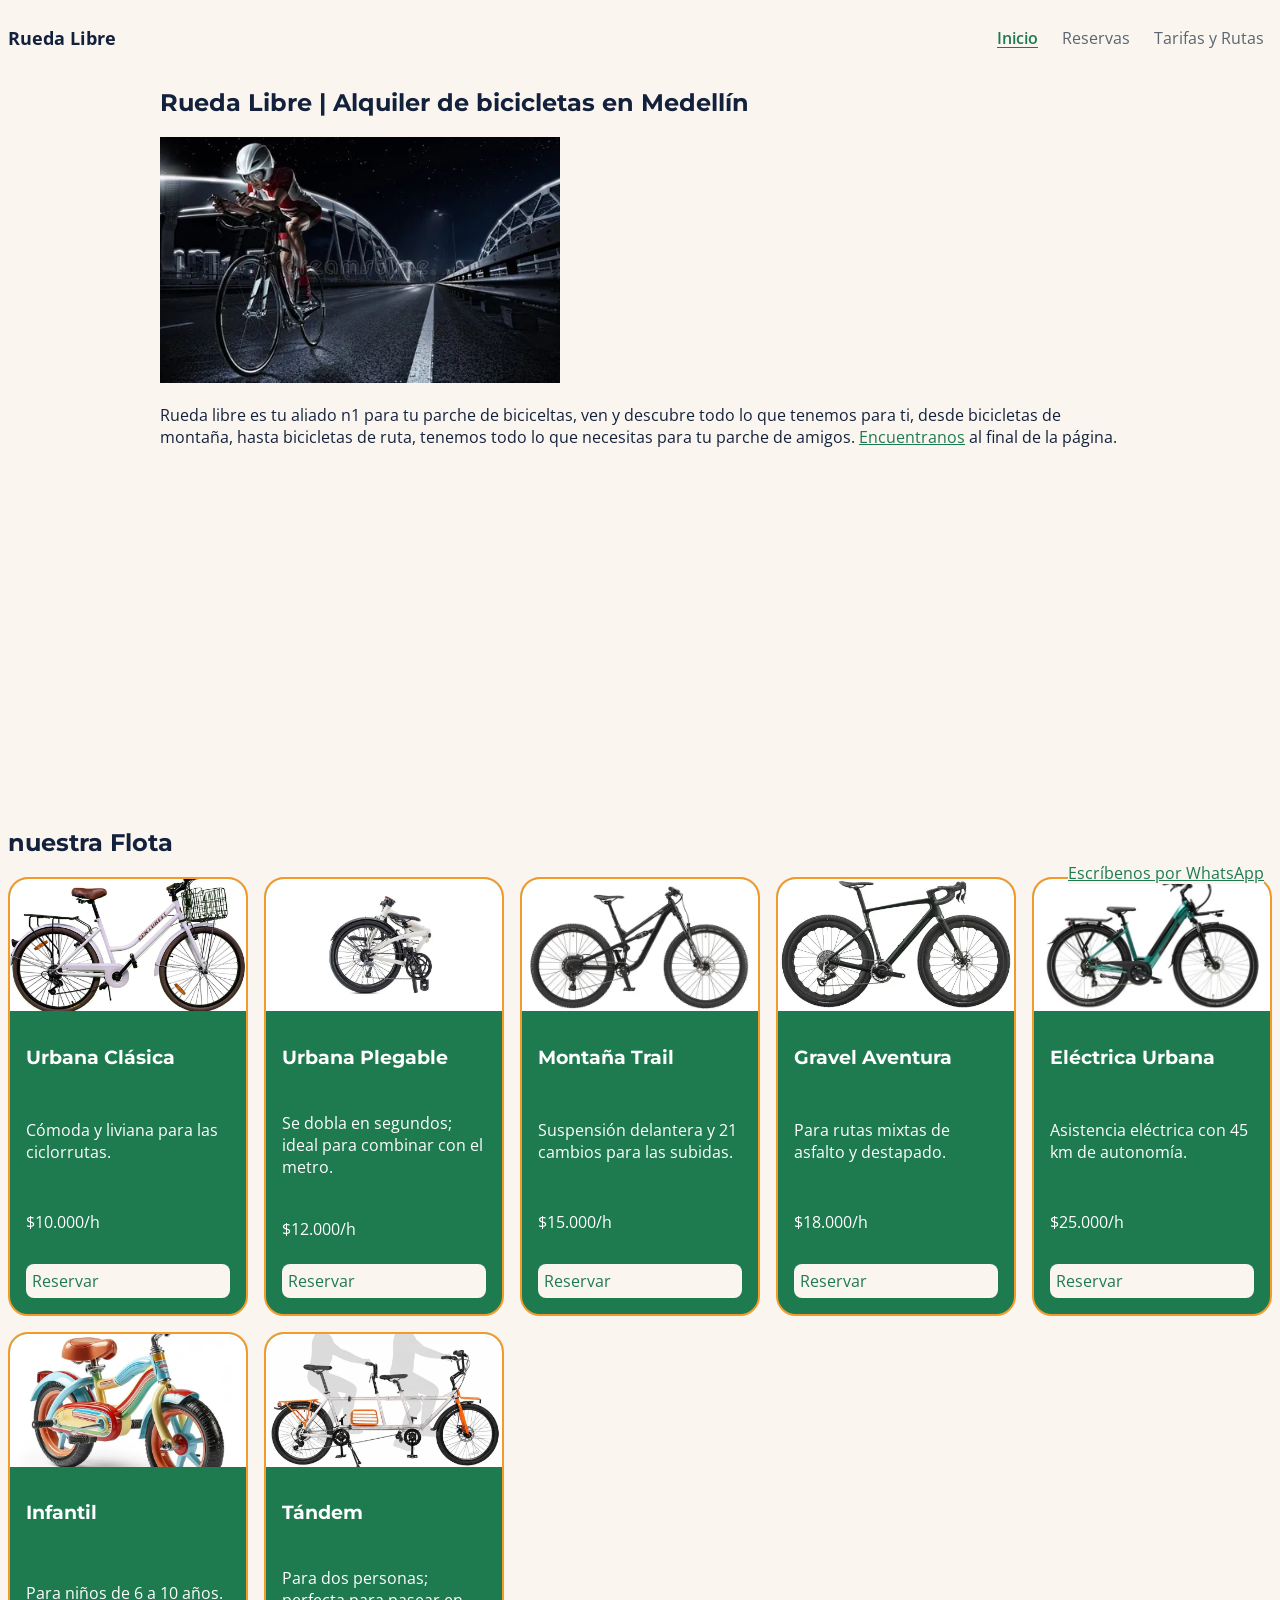
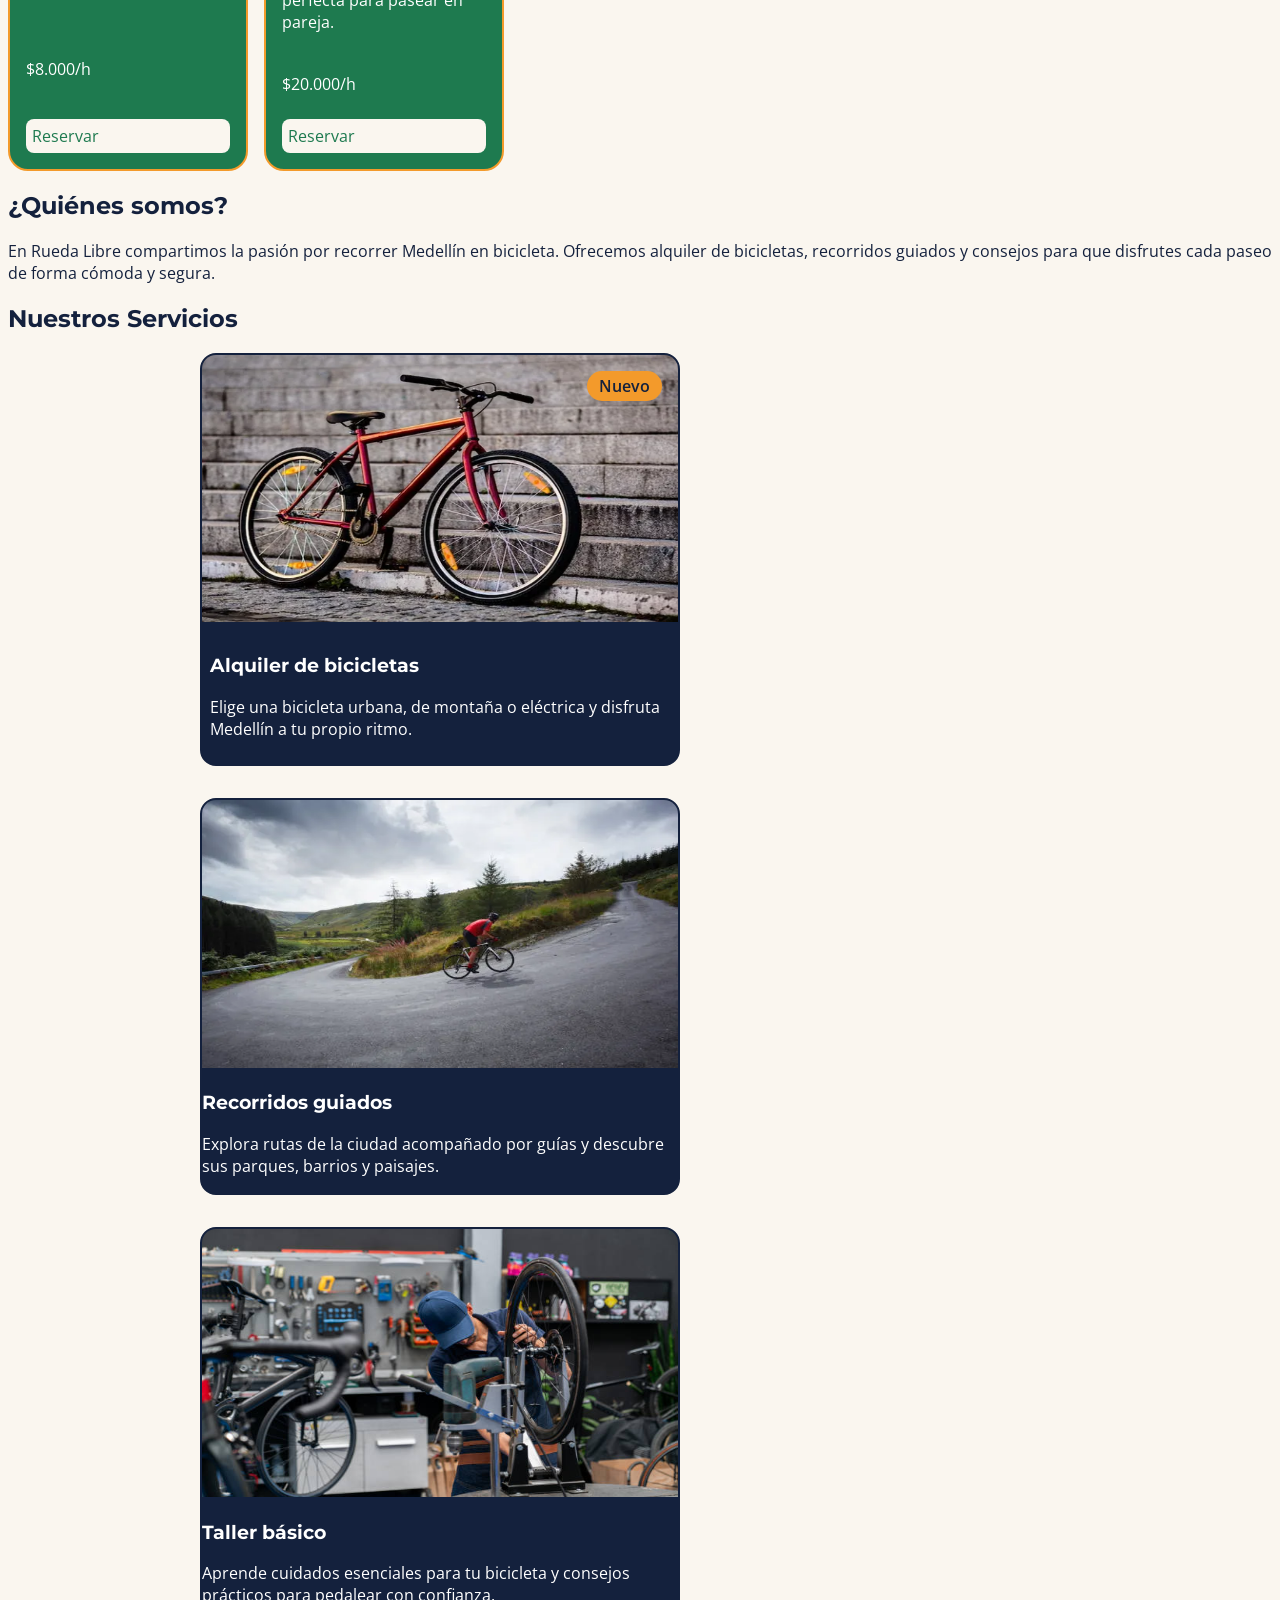
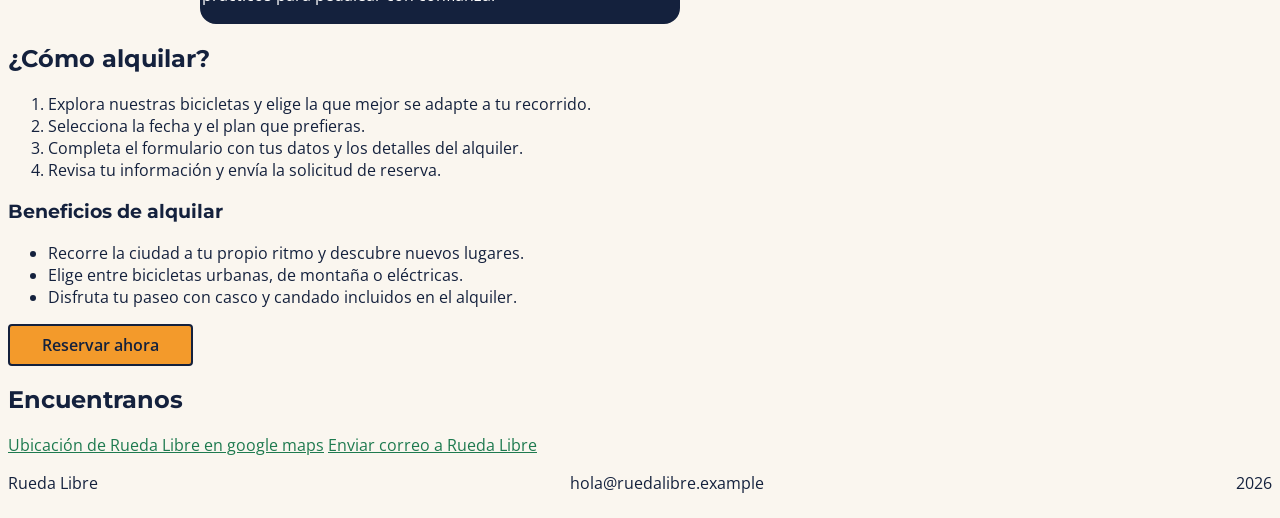
==== commit 375a42fc: "feat: se agrega la sección de modelos disponibles usando una cuadrícula grid para contenerlos y cada" ====
--- a/rueda-libre/index.html
+++ b/rueda-libre/index.html
@@ -109,6 +109,16 @@
                         <a href="paginas/reservas.html#formulario" class="enlace-modelo-flota">Reservar</a>
                     </div>
                 </article>
+                <article class="modelo-flota">
+                    <img src="img/bicicleta-tandem.webp" alt="Bicicleta tándem para dos personas"
+                        class="imagen-modelo-flota">
+                    <div class="modelo-contenido">
+                        <h3 class="nombre-modelo-flota">Tándem</h3>
+                        <p class="descripcion-modelo-flota">Para dos personas; perfecta para pasear en pareja.</p>
+                        <p class="precio-modelo-flota">$20.000/h</p>
+                        <a href="paginas/reservas.html#formulario" class="enlace-modelo-flota">Reservar</a>
+                    </div>
+                </article>
             </div>
         </section>
 
--- a/rueda-libre/css/styles.css
+++ b/rueda-libre/css/styles.css
@@ -152,8 +152,7 @@
 .flota {
     display: grid;
     grid-template-columns: repeat(auto-fit, minmax(200px, 1fr));
-    gap: 20px;
-    padding: 20px;
+    gap: 1rem;
 }
 
 .modelo-flota {
@@ -169,8 +168,9 @@
     display: flex;
     flex-direction: column;
     padding: var(--espacio-mediano);
-    justify-content: flex-grow;
+    justify-content: space-between;
     gap: var(--espacio-pequeno);
+    height: 100%;
 }
 
 .modelo-flota img {
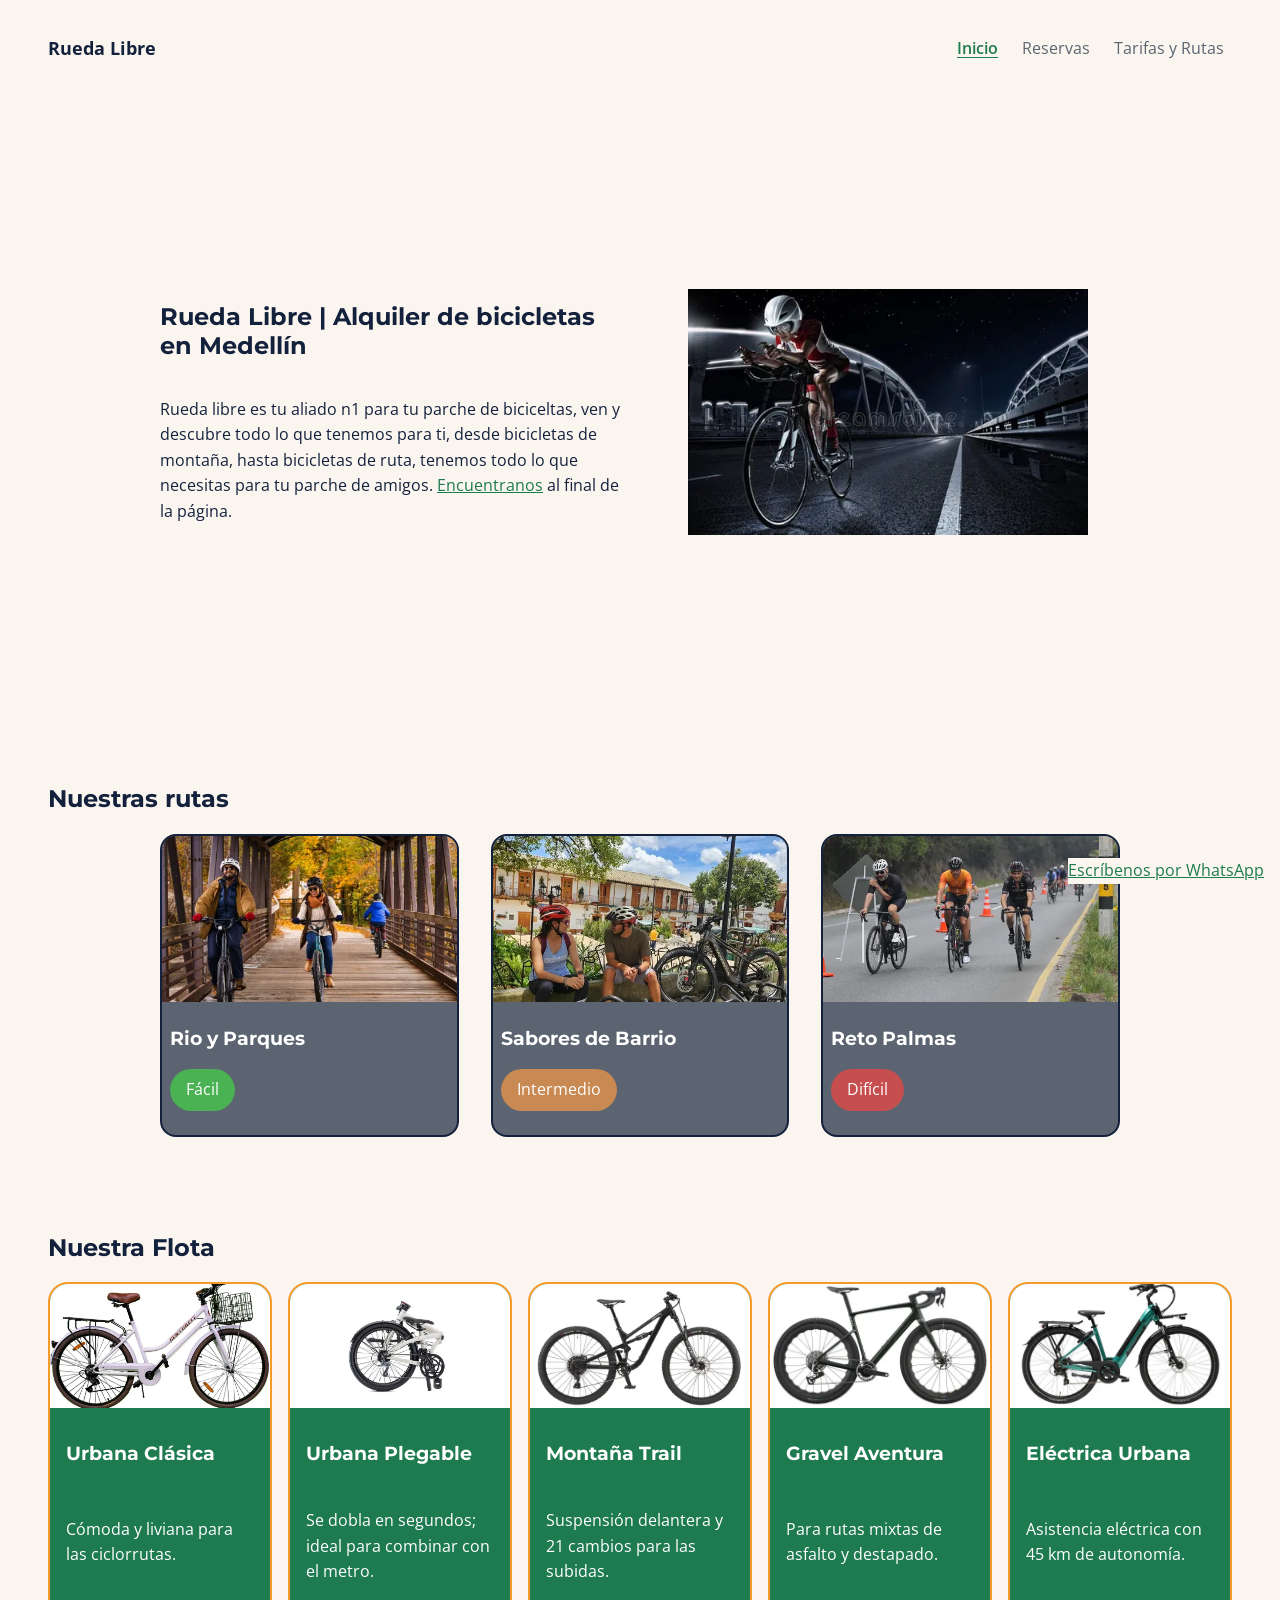
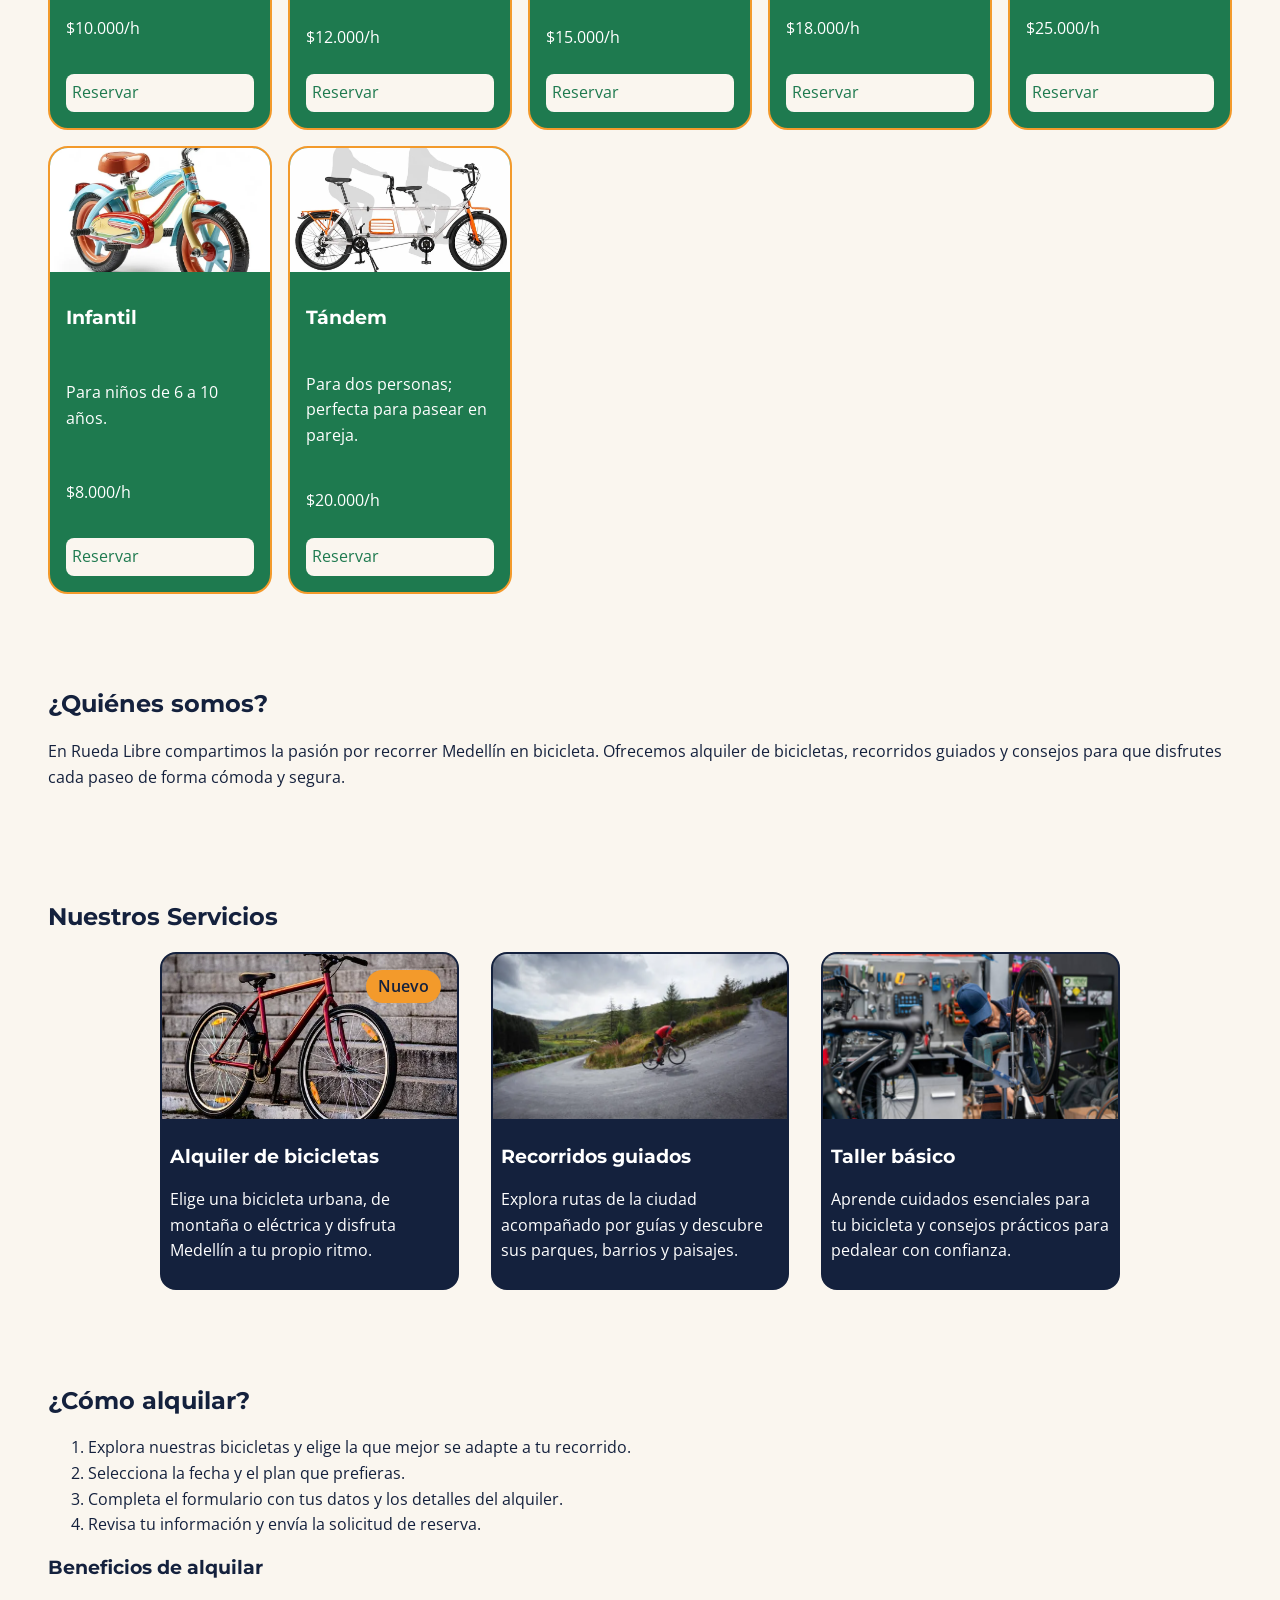
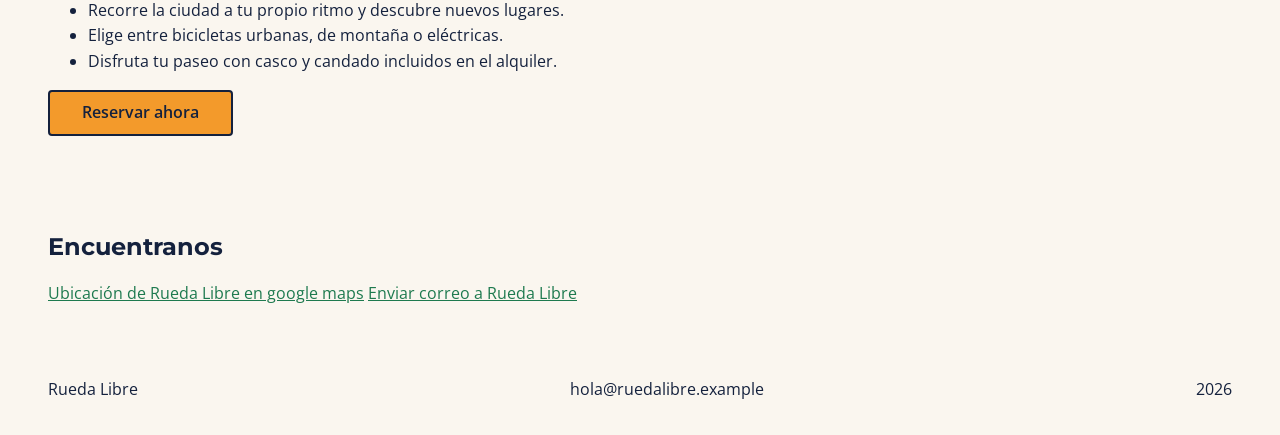
==== commit faf29b61: "style: distribución de la página mejorada" ====
--- a/rueda-libre/index.html
+++ b/rueda-libre/index.html
@@ -34,21 +34,59 @@
     <main>
         <section id="portada">
             <div class="contenido">
-
-                <h1>Rueda Libre | Alquiler de bicicletas en Medellín</h1>
-
-                <img src="img/fondo.jpeg" alt="Portada de ciclista" width="400px">
-                <p>
-                    Rueda libre es tu aliado n1 para tu parche de biciceltas,
-                    ven y descubre todo lo que tenemos para ti, desde bicicletas
-                    de montaña, hasta bicicletas de ruta, tenemos todo lo que
-                    necesitas para tu parche de amigos. <a href="#encuentranos">
-                        Encuentranos</a> al final de la página.
-                </p>
+                <div id="text">
+                    <h1>Rueda Libre | Alquiler de bicicletas en Medellín</h1>
+                    <p>
+                        Rueda libre es tu aliado n1 para tu parche de biciceltas,
+                        ven y descubre todo lo que tenemos para ti, desde bicicletas
+                        de montaña, hasta bicicletas de ruta, tenemos todo lo que
+                        necesitas para tu parche de amigos. <a href="#encuentranos">
+                            Encuentranos</a> al final de la página.
+                    </p>
+                </div>
+                <div id="image">
+                    <img src="img/fondo.jpeg" alt="Portada de ciclista" width="400px">
+                </div>
             </div>
         </section>
+
+        <section id="Nuestras rutas">
+            <article>
+                <h2>Nuestras rutas</h2>
+                <ul id="contenedor-rutas">
+                    <li>
+                        <article class="ruta" id="ruta-parques-rio">
+                            <img src="img/ruta-parques-rio.webp" alt="Foto de ciclistas en el parque" class="img-ruta">
+                            <div class="contenido">
+                                <h3>Rio y Parques</h3>
+                                <p class="dificultad" id="facil">Fácil</p>
+                            </div>
+                        </article>
+                    </li>
+                    <li>
+                        <article class="ruta" id="ruta-sabores-barrio">
+                            <img src="img/ruta-sabores-barrio.webp" alt="Ruta" class="img-ruta">
+                            <div class="contenido">
+                                <h3>Sabores de Barrio</h3>
+                                <p class="dificultad" id="intermedio">Intermedio</p>
+                            </div>
+                        </article>
+                    </li>
+                    <li>
+                        <article class="ruta" id="ruta-reto-palmas">
+                            <img src="img/ruta-reto-palmas.webp" alt="Imagen alusiva al taller de Rueda-Libre" class="img-ruta">
+                            <div class="contenido">
+                                <h3>Reto Palmas</h3>
+                                <p class="dificultad" id="dificil">Difícil</p>
+                            </div>
+                        </article>
+                    </li>
+                </ul>
+            </article>
+        </section>
+
         <section id="nuestra-flota">
-            <h2>nuestra Flota</h2>
+            <h2>Nuestra Flota</h2>
             <div class="flota">
                 <article class="modelo-flota">
                     <img src="img/bicicleta-clásica.webp" alt="Bicicleta urbana clásica de color oscuro"
@@ -147,17 +185,22 @@
                 <li>
                     <article class="servicio">
                         <img src="img/ruta.jpeg" alt="Ruta" class="img-servicio">
-                        <h3>Recorridos guiados</h3>
-                        <p>Explora rutas de la ciudad acompañado por guías y descubre sus parques, barrios y paisajes.
-                        </p>
+                        <div class="contenido">
+                            <h3>Recorridos guiados</h3>
+                            <p>Explora rutas de la ciudad acompañado por guías y descubre sus parques, barrios y
+                                paisajes.
+                            </p>
+                        </div>
                     </article>
                 </li>
                 <li>
                     <article class="servicio">
                         <img src="img/taller.jpg" alt="Imagen alusiva al taller de Rueda-Libre" class="img-servicio">
-                        <h3>Taller básico</h3>
-                        <p>Aprende cuidados esenciales para tu bicicleta y consejos prácticos para pedalear con
-                            confianza.</p>
+                        <div class="contenido">
+                            <h3>Taller básico</h3>
+                            <p>Aprende cuidados esenciales para tu bicicleta y consejos prácticos para pedalear con
+                                confianza.</p>
+                        </div>
                     </article>
                 </li>
             </ul>
--- a/rueda-libre/css/styles.css
+++ b/rueda-libre/css/styles.css
@@ -12,8 +12,8 @@
     --fuente-texto: "Open Sans", Arial, sans-serif;
 
     --espacio-pequeno: 0.5rem;
-    --espacio-mediano: 1rem;
-    --espacio-grande: 2rem;
+    --espacio-mediano: clamp(0.75rem, 1.5vw, 1rem);
+    --espacio-grande: clamp(1.25rem, 3vw, 2rem);
 }
 
 /* Base y elementos generales */
@@ -23,13 +23,22 @@
 }
 
 body {
+    margin: 0;
     font-family: var(--fuente-texto);
+    line-height: 1.6;
     color: var(--color-azul-noche);
     background-color: var(--color-crema);
 }
 
 h1, h2, h3 {
     font-family: var(--fuente-titulos);
+    line-height: 1.2;
+}
+
+img {
+    display: block;
+    max-width: 100%;
+    height: auto;
 }
 
 a {
@@ -45,6 +54,9 @@
 /* Navegación compartida, Encabezado y Footer*/
 
 header {
+    width: min(100%, 80rem);
+    margin-inline: auto;
+    padding: var(--espacio-mediano) clamp(1rem, 4vw, 3rem);
     display: flex;
     justify-content: space-between;
     align-items: center;
@@ -59,6 +71,8 @@
 
 #menu {
     display: flex;
+    flex-wrap: wrap;
+    justify-content: flex-end;
     list-style: none;
     gap: var(--espacio-pequeno);
     margin: 0;
@@ -66,8 +80,7 @@
 }
 
 #menu a {
-    display: flex;
-    flex-wrap: wrap;
+    display: block;
     padding: var(--espacio-pequeno);
     color: var(--color-gris-asfalto);
     background-color: var(--color-crema);
@@ -98,10 +111,14 @@
 }
 
 footer {
+    width: min(100%, 80rem);
+    margin-inline: auto;
+    padding: var(--espacio-mediano) clamp(1rem, 4vw, 3rem);
     display: flex;
     align-items: flex-start;
     justify-content: space-between;
     flex-wrap: wrap;
+    gap: var(--espacio-mediano);
 }
 
 /* Componentes compartidos como CTA y WhatsApp */
@@ -131,6 +148,7 @@
     position: fixed;
     bottom: var(--espacio-mediano);
     right: var(--espacio-mediano);
+    max-width: calc(100% - 2 * var(--espacio-mediano));
 }
 
 /* al tabular no está pasando por este botón */
@@ -139,9 +157,47 @@
     outline-offset: 2px;
 }
 
-/* Página de inicio, tarjetas(flotas) y tarjetas(servicios) */
+main {
+    width: min(100%, 80rem);
+    margin-inline: auto;
+    padding-inline: clamp(1rem, 4vw, 3rem);
+}
+
+main > section {
+    padding-block: clamp(1rem, 3vw, 2.5rem);
+}
+
+/* Página de inicio, tarjetas(flotas), tarjetas(rutas) y tarjetas(servicios) */
 #portada {
-    min-height: 80vh;
+    min-height: 70svh;
+    display: flex;
+    flex-direction: column;
+    justify-content: center;
+}
+
+#portada .contenido {
+    display: grid;
+    grid-template-columns: repeat(auto-fit, minmax(min(100%, 18rem), 1fr));
+    gap: var(--espacio-grande);
+    justify-content: center;
+    align-items: center;
+}
+
+#portada .contenido #text {
+    display: flex;
+    flex-direction: column;
+    justify-content: center;
+}
+
+#portada .contenido #image {
+    display: flex;
+    flex-direction: column;
+    align-items: center;
+}
+
+#portada #image img {
+    width: 100%;
+    max-width: 25rem;
 }
 
 .contenido {
@@ -151,11 +207,12 @@
 
 .flota {
     display: grid;
-    grid-template-columns: repeat(auto-fit, minmax(200px, 1fr));
-    gap: 1rem;
+    grid-template-columns: repeat(auto-fit, minmax(min(100%, 14rem), 1fr));
+    gap: var(--espacio-mediano);
 }
 
 .modelo-flota {
+    min-width: 0;
     display: flex;
     flex-direction: column;
     border: 2px solid var(--color-naranja-pedal);
@@ -170,7 +227,7 @@
     padding: var(--espacio-mediano);
     justify-content: space-between;
     gap: var(--espacio-pequeno);
-    height: 100%;
+    flex: 1;
 }
 
 .modelo-flota img {
@@ -190,24 +247,85 @@
     transform: translateY(2px);
 }
 
-#contenedor-servicios {
+#contenedor-rutas {
     list-style: none;
     display: grid;
+    grid-template-columns: repeat(auto-fit, minmax(min(100%, 16rem), 1fr));
     max-width: 60rem;
     margin: 0 auto;
+    padding: 0;
     gap: var(--espacio-grande);
 }
 
-.servicio {
-    color: var(--color-blanco);
-    background-color: var(--color-azul-noche);
-    width: 100%;
-    max-width: 30rem;
+#contenedor-rutas > li {
+    min-width: 0;
+}
+
+.ruta {
+    color: var(--color-blanco);
+    background-color: var(--color-gris-asfalto);
+    width: 100%;
+    max-width: none;
     border: 2px solid var(--color-azul-noche);
     border-radius: 1rem;
     overflow: hidden;
     padding: 0;
-    position:relative;
+    position: relative;
+}
+
+.ruta .contenido {
+    padding: var(--espacio-pequeno);
+}
+
+.img-ruta {
+    width: 100%;
+    aspect-ratio: 16 / 9;
+    object-fit: cover;
+}
+
+.ruta .dificultad {
+    background-color: black;
+    border-radius: 25px;
+    padding: var(--espacio-pequeno) var(--espacio-mediano);
+    width: fit-content;
+}
+
+.ruta #facil {
+    background-color: #4ab253;
+}
+
+.ruta #intermedio {
+    background-color: #c88952;
+}
+
+.ruta #dificil {
+    background-color: #c74e4e;
+}
+
+#contenedor-servicios {
+    list-style: none;
+    display: grid;
+    grid-template-columns: repeat(auto-fit, minmax(min(100%, 18rem), 1fr));
+    max-width: 60rem;
+    margin: 0 auto;
+    padding: 0;
+    gap: var(--espacio-grande);
+}
+
+#contenedor-servicios > li {
+    min-width: 0;
+}
+
+.servicio {
+    color: var(--color-blanco);
+    background-color: var(--color-azul-noche);
+    width: 100%;
+    max-width: none;
+    border: 2px solid var(--color-azul-noche);
+    border-radius: 1rem;
+    overflow: hidden;
+    padding: 0;
+    position: relative;
 }
 
 .etiqueta-nuevo {
@@ -230,15 +348,27 @@
 .img-servicio {
     width: 100%;
     aspect-ratio: 16 / 9;
+    object-fit: cover;
 }
 
 /* Página de tarifas */
 .tabla-tarifas {
+    width: 100%;
+    max-width: 100%;
+    table-layout: fixed;
+    border-collapse: collapse;
     border: 3px solid var(--color-azul-noche);
     color: var(--color-blanco);
     background-color: var(--color-azul-noche);
-    margin: 2rem 0;
-    padding: var(--espacio-pequeno);
+    margin: var(--espacio-grande) 0;
+    padding: var(--espacio-pequeno);
+    font-size: clamp(0.75rem, 1.5vw, 1rem);
+}
+
+.tabla-tarifas th,
+.tabla-tarifas td {
+    padding: var(--espacio-pequeno);
+    overflow-wrap: anywhere;
 }
 
 .tabla-tarifas caption {
@@ -249,8 +379,31 @@
 }
 
 /* Página de reservas / Formulario */
+
+.contenido-reservas {
+    display: flex;
+    gap: var(--espacio-grande);
+}
+
+#informacion-de-contacto {
+    flex: 1;
+}
+
+#formulario {
+    flex: 2;
+}
+
 #formulario label {
     display: block;
+}
+
+#formulario form {
+    max-width: 48rem;
+}
+
+#formulario fieldset {
+    min-width: 0;
+    padding: var(--espacio-mediano);
 }
 
 #formulario input,
@@ -264,6 +417,11 @@
     margin-bottom: var(--espacio-mediano);
 }
 
+#formulario textarea {
+    min-height: 8rem;
+    resize: vertical;
+}
+
 #formulario button[type="submit"] {
     padding: var(--espacio-mediano) var(--espacio-grande);
     margin: var(--espacio-pequeno);
@@ -272,6 +430,18 @@
 #formulario input[type="checkbox"] {
     width: auto;
     margin-right: var(--espacio-pequeno);
+}
+
+.fila-tipos {
+    display: grid;
+    grid-template-columns: 1fr 1fr;
+    column-gap: 1rem;
+}
+
+.fila-documento-tel {
+    display: grid;
+    grid-template-columns: 1fr 1fr;
+    column-gap: 1rem;
 }
 
 /* Foco visible de los controles del formulario */
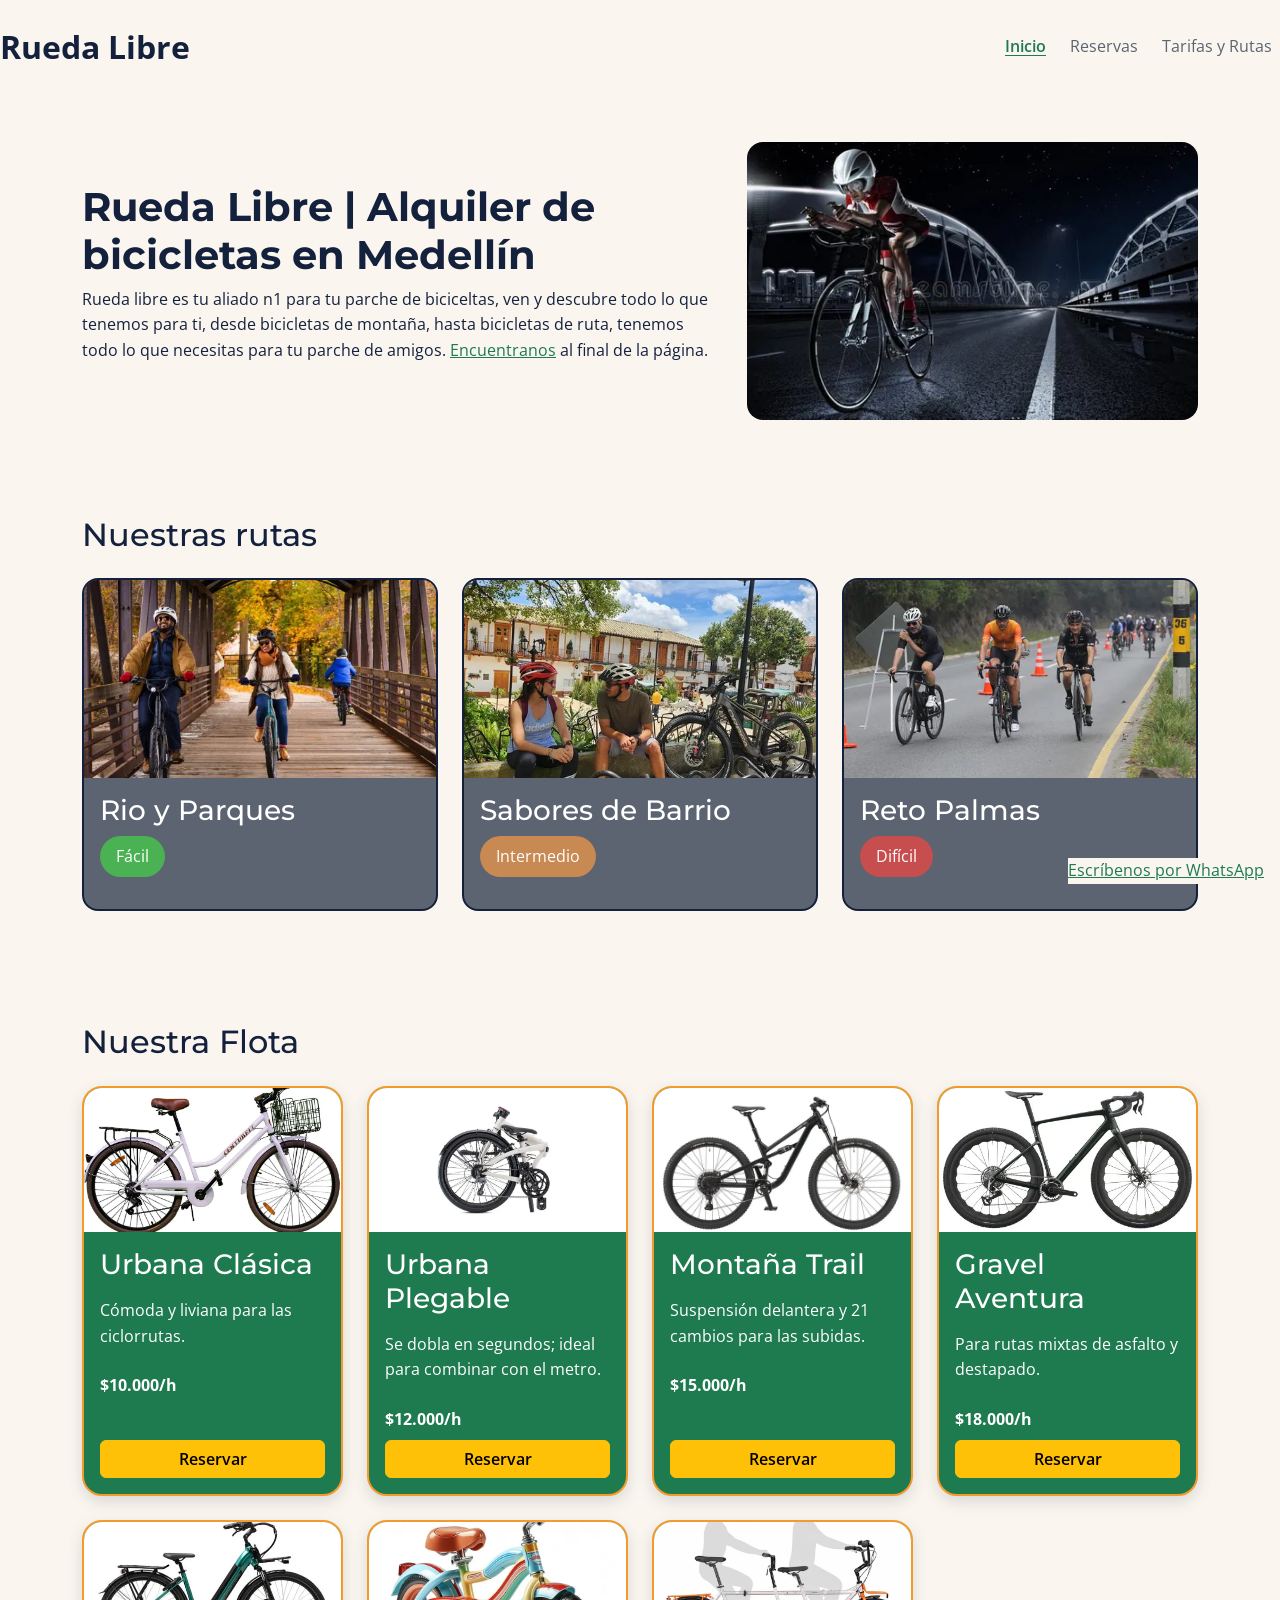
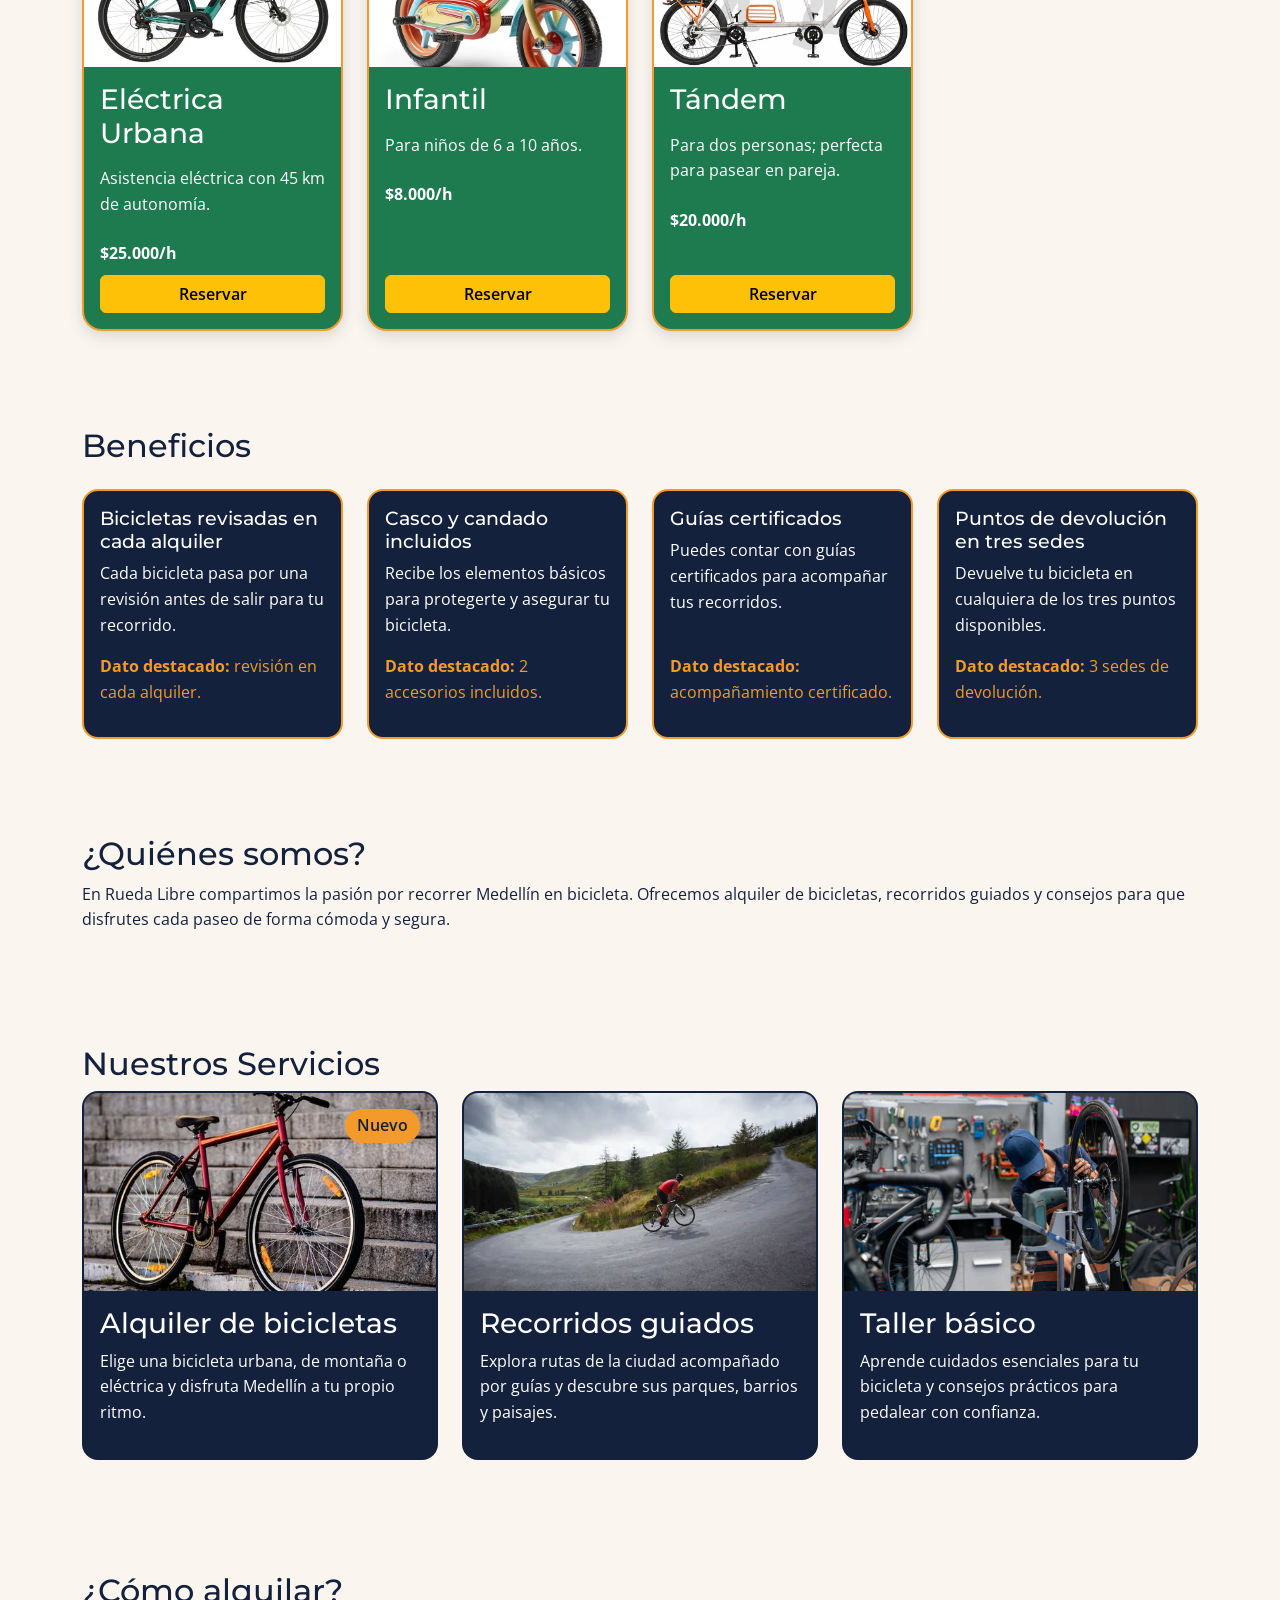
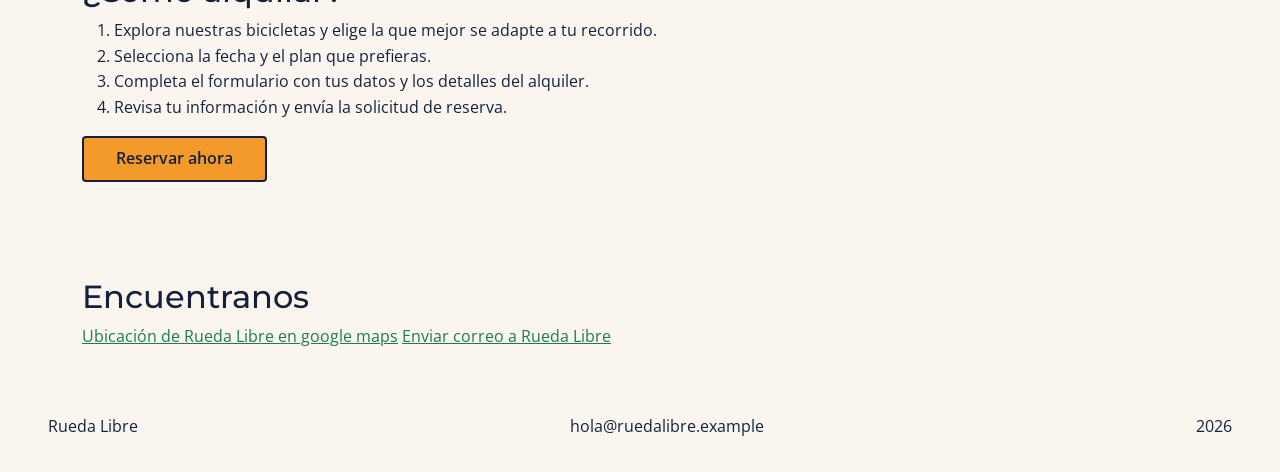
==== commit c41a6845: "refactor: migracion de la pagina de inicio a bootstrap" ====
--- a/rueda-libre/index.html
+++ b/rueda-libre/index.html
@@ -5,6 +5,7 @@
     <meta charset="UTF-8">
     <meta name="viewport" content="width=device-width, initial-scale=1.0">
     <title>Rueda Libre | Alquiler de bicicletas en Medellín</title>
+    <link rel="stylesheet" href="https://cdn.jsdelivr.net/npm/bootstrap@5.3.9/dist/css/bootstrap.min.css">
     <link rel="preconnect" href="https://fonts.googleapis.com">
     <link rel="preconnect" href="https://fonts.gstatic.com" crossorigin>
     <link
@@ -31,11 +32,11 @@
         </nav>
     </header>
 
-    <main>
-        <section id="portada">
-            <div class="contenido">
-                <div id="text">
-                    <h1>Rueda Libre | Alquiler de bicicletas en Medellín</h1>
+    <main class="container">
+        <section id="portada" class="py-5">
+            <div class="row g-4 align-items-center">
+                <div id="text" class="col-12 col-md-7">
+                    <h1 class="fs-1 fw-bold">Rueda Libre | Alquiler de bicicletas en Medellín</h1>
                     <p>
                         Rueda libre es tu aliado n1 para tu parche de biciceltas,
                         ven y descubre todo lo que tenemos para ti, desde bicicletas
@@ -44,123 +45,202 @@
                             Encuentranos</a> al final de la página.
                     </p>
                 </div>
-                <div id="image">
-                    <img src="img/fondo.jpeg" alt="Portada de ciclista" width="400px">
+                <div id="image" class="col-12 col-md-5 d-flex justify-content-center">
+                    <img src="img/fondo.jpeg" alt="Portada de ciclista" class="img-fluid rounded-4">
                 </div>
             </div>
         </section>
 
-        <section id="Nuestras rutas">
-            <article>
-                <h2>Nuestras rutas</h2>
-                <ul id="contenedor-rutas">
-                    <li>
-                        <article class="ruta" id="ruta-parques-rio">
-                            <img src="img/ruta-parques-rio.webp" alt="Foto de ciclistas en el parque" class="img-ruta">
-                            <div class="contenido">
-                                <h3>Rio y Parques</h3>
-                                <p class="dificultad" id="facil">Fácil</p>
-                            </div>
-                        </article>
-                    </li>
-                    <li>
-                        <article class="ruta" id="ruta-sabores-barrio">
-                            <img src="img/ruta-sabores-barrio.webp" alt="Ruta" class="img-ruta">
-                            <div class="contenido">
-                                <h3>Sabores de Barrio</h3>
-                                <p class="dificultad" id="intermedio">Intermedio</p>
-                            </div>
-                        </article>
-                    </li>
-                    <li>
-                        <article class="ruta" id="ruta-reto-palmas">
-                            <img src="img/ruta-reto-palmas.webp" alt="Imagen alusiva al taller de Rueda-Libre" class="img-ruta">
-                            <div class="contenido">
-                                <h3>Reto Palmas</h3>
-                                <p class="dificultad" id="dificil">Difícil</p>
-                            </div>
-                        </article>
-                    </li>
-                </ul>
-            </article>
-        </section>
-
-        <section id="nuestra-flota">
-            <h2>Nuestra Flota</h2>
-            <div class="flota">
-                <article class="modelo-flota">
-                    <img src="img/bicicleta-clásica.webp" alt="Bicicleta urbana clásica de color oscuro"
-                        class="imagen-modelo-flota">
-                    <div class="modelo-contenido">
-                        <h3 class="nombre-modelo-flota">Urbana Clásica</h3>
-                        <p class="descripcion-modelo-flota">Cómoda y liviana para las ciclorrutas.</p>
-                        <p class="precio-modelo-flota">$10.000/h</p>
-                        <a href="paginas/reservas.html#formulario" class="enlace-modelo-flota">Reservar</a>
+        <section id="nuestras-rutas" class="py-5">
+            <h2 class="mb-4">Nuestras rutas</h2>
+            <ul id="contenedor-rutas" class="row row-cols-1 row-cols-md-2 row-cols-xl-3 g-4 list-unstyled">
+                <li class="col">
+                    <article class="card ruta h-100" id="ruta-parques-rio">
+                        <img src="img/ruta-parques-rio.webp" alt="Foto de ciclistas en el parque"
+                            class="card-img-top img-ruta">
+                        <div class="card-body">
+                            <h3>Rio y Parques</h3>
+                            <p class="dificultad" id="facil">Fácil</p>
+                        </div>
+                    </article>
+                </li>
+                <li class="col">
+                    <article class="card ruta h-100" id="ruta-sabores-barrio">
+                        <img src="img/ruta-sabores-barrio.webp" alt="Ruta" class="card-img-top img-ruta">
+                        <div class="card-body">
+                            <h3>Sabores de Barrio</h3>
+                            <p class="dificultad" id="intermedio">Intermedio</p>
+                        </div>
+                    </article>
+                </li>
+                <li class="col">
+                    <article class="card ruta h-100" id="ruta-reto-palmas">
+                        <img src="img/ruta-reto-palmas.webp" alt="Imagen alusiva al taller de Rueda-Libre"
+                            class="card-img-top img-ruta">
+                        <div class="card-body">
+                            <h3>Reto Palmas</h3>
+                            <p class="dificultad" id="dificil">Difícil</p>
+                        </div>
+                    </article>
+                </li>
+            </ul>
+        </section>
+
+        <section id="nuestra-flota" class="py-5">
+            <h2 class="mb-4">Nuestra Flota</h2>
+            <div class="row row-cols-1 row-cols-sm-2 row-cols-lg-3 row-cols-xl-4 g-4">
+                <div class="col">
+                    <article class="card modelo-flota h-100">
+                        <div class="ratio ratio-16x9">
+                            <img src="img/bicicleta-clásica.webp" alt="Bicicleta urbana clásica de color oscuro"
+                                class="card-img-top w-100 h-100 object-fit-cover">
+                        </div>
+                        <div class="card-body modelo-contenido d-flex flex-column">
+                            <h3 class="card-title nombre-modelo-flota">Urbana Clásica</h3>
+                            <p class="card-text descripcion-modelo-flota">Cómoda y liviana para las ciclorrutas.</p>
+                            <p class="precio-modelo-flota">$10.000/h</p>
+                            <a href="paginas/reservas.html#formulario"
+                                class="btn btn-warning fw-semibold enlace-modelo-flota mt-auto">Reservar</a>
+                        </div>
+                    </article>
+                </div>
+                <div class="col">
+                    <article class="card modelo-flota h-100">
+                        <div class="ratio ratio-16x9">
+                            <img src="img/bicicleta-plegable.webp" alt="Bicicleta urbana plegable"
+                                class="card-img-top w-100 h-100 object-fit-cover">
+                        </div>
+                        <div class="card-body modelo-contenido d-flex flex-column">
+                            <h3 class="card-title nombre-modelo-flota">Urbana Plegable</h3>
+                            <p class="card-text descripcion-modelo-flota">Se dobla en segundos; ideal para combinar con el metro.</p>
+                            <p class="precio-modelo-flota">$12.000/h</p>
+                            <a href="paginas/reservas.html#formulario"
+                                class="btn btn-warning fw-semibold enlace-modelo-flota mt-auto">Reservar</a>
+                        </div>
+                    </article>
+                </div>
+                <div class="col">
+                    <article class="card modelo-flota h-100">
+                        <div class="ratio ratio-16x9">
+                            <img src="img/bicicleta-montana.webp" alt="Bicicleta de montaña con suspensión delantera"
+                                class="card-img-top w-100 h-100 object-fit-cover">
+                        </div>
+                        <div class="card-body modelo-contenido d-flex flex-column">
+                            <h3 class="card-title nombre-modelo-flota">Montaña Trail</h3>
+                            <p class="card-text descripcion-modelo-flota">Suspensión delantera y 21 cambios para las subidas.</p>
+                            <p class="precio-modelo-flota">$15.000/h</p>
+                            <a href="paginas/reservas.html#formulario"
+                                class="btn btn-warning fw-semibold enlace-modelo-flota mt-auto">Reservar</a>
+                        </div>
+                    </article>
+                </div>
+                <div class="col">
+                    <article class="card modelo-flota h-100">
+                        <div class="ratio ratio-16x9">
+                            <img src="img/bicicleta-gravel.webp"
+                                alt="Bicicleta gravel para rutas de asfalto y caminos destapados"
+                                class="card-img-top w-100 h-100 object-fit-cover">
+                        </div>
+                        <div class="card-body modelo-contenido d-flex flex-column">
+                            <h3 class="card-title nombre-modelo-flota">Gravel Aventura</h3>
+                            <p class="card-text descripcion-modelo-flota">Para rutas mixtas de asfalto y destapado.</p>
+                            <p class="precio-modelo-flota">$18.000/h</p>
+                            <a href="paginas/reservas.html#formulario"
+                                class="btn btn-warning fw-semibold enlace-modelo-flota mt-auto">Reservar</a>
+                        </div>
+                    </article>
+                </div>
+                <div class="col">
+                    <article class="card modelo-flota h-100">
+                        <div class="ratio ratio-16x9">
+                            <img src="img/bicicleta-electrica.webp" alt="Bicicleta eléctrica urbana"
+                                class="card-img-top w-100 h-100 object-fit-cover">
+                        </div>
+                        <div class="card-body modelo-contenido d-flex flex-column">
+                            <h3 class="card-title nombre-modelo-flota">Eléctrica Urbana</h3>
+                            <p class="card-text descripcion-modelo-flota">Asistencia eléctrica con 45 km de autonomía.</p>
+                            <p class="precio-modelo-flota">$25.000/h</p>
+                            <a href="paginas/reservas.html#formulario"
+                                class="btn btn-warning fw-semibold enlace-modelo-flota mt-auto">Reservar</a>
+                        </div>
+                    </article>
+                </div>
+                <div class="col">
+                    <article class="card modelo-flota h-100">
+                        <div class="ratio ratio-16x9">
+                            <img src="img/bicicleta-infantil.webp" alt="Bicicleta infantil para niños de 6 a 10 años"
+                                class="card-img-top w-100 h-100 object-fit-cover">
+                        </div>
+                        <div class="card-body modelo-contenido d-flex flex-column">
+                            <h3 class="card-title nombre-modelo-flota">Infantil</h3>
+                            <p class="card-text descripcion-modelo-flota">Para niños de 6 a 10 años.</p>
+                            <p class="precio-modelo-flota">$8.000/h</p>
+                            <a href="paginas/reservas.html#formulario"
+                                class="btn btn-warning fw-semibold enlace-modelo-flota mt-auto">Reservar</a>
+                        </div>
+                    </article>
+                </div>
+                <div class="col">
+                    <article class="card modelo-flota h-100">
+                        <div class="ratio ratio-16x9">
+                            <img src="img/bicicleta-tandem.webp" alt="Bicicleta tándem para dos personas"
+                                class="card-img-top w-100 h-100 object-fit-cover">
+                        </div>
+                        <div class="card-body modelo-contenido d-flex flex-column">
+                            <h3 class="card-title nombre-modelo-flota">Tándem</h3>
+                            <p class="card-text descripcion-modelo-flota">Para dos personas; perfecta para pasear en pareja.</p>
+                            <p class="precio-modelo-flota">$20.000/h</p>
+                            <a href="paginas/reservas.html#formulario"
+                                class="btn btn-warning fw-semibold enlace-modelo-flota mt-auto">Reservar</a>
+                        </div>
+                    </article>
+                </div>
+            </div>
+        </section>
+
+        <section id="beneficios" class="py-5">
+            <h2 class="mb-4">Beneficios</h2>
+            <div class="row row-cols-1 row-cols-md-2 row-cols-xl-4 g-4">
+                <div class="col">
+                    <div class="card beneficio h-100">
+                        <div class="card-body d-flex flex-column">
+                            <h3 class="card-title">Bicicletas revisadas en cada alquiler</h3>
+                            <p class="card-text">Cada bicicleta pasa por una revisión antes de salir para tu recorrido.</p>
+                            <p class="beneficio-dato"><strong>Dato destacado:</strong> revisión en cada alquiler.</p>
+                        </div>
                     </div>
-                </article>
-                <article class="modelo-flota">
-                    <img src="img/bicicleta-plegable.webp" alt="Bicicleta urbana plegable" class="imagen-modelo-flota">
-                    <div class="modelo-contenido">
-                        <h3 class="nombre-modelo-flota">Urbana Plegable</h3>
-                        <p class="descripcion-modelo-flota">Se dobla en segundos; ideal para combinar con el metro.</p>
-                        <p class="precio-modelo-flota">$12.000/h</p>
-                        <a href="paginas/reservas.html#formulario" class="enlace-modelo-flota">Reservar</a>
+                </div>
+                <div class="col">
+                    <div class="card beneficio h-100">
+                        <div class="card-body d-flex flex-column">
+                            <h3 class="card-title">Casco y candado incluidos</h3>
+                            <p class="card-text">Recibe los elementos básicos para protegerte y asegurar tu bicicleta.</p>
+                            <p class="beneficio-dato"><strong>Dato destacado:</strong> 2 accesorios incluidos.</p>
+                        </div>
                     </div>
-                </article>
-                <article class="modelo-flota">
-                    <img src="img/bicicleta-montana.webp" alt="Bicicleta de montaña con suspensión delantera"
-                        class="imagen-modelo-flota">
-                    <div class="modelo-contenido">
-                        <h3 class="nombre-modelo-flota">Montaña Trail</h3>
-                        <p class="descripcion-modelo-flota">Suspensión delantera y 21 cambios para las subidas.</p>
-                        <p class="precio-modelo-flota">$15.000/h</p>
-                        <a href="paginas/reservas.html#formulario" class="enlace-modelo-flota">Reservar</a>
+                </div>
+                <div class="col">
+                    <div class="card beneficio h-100">
+                        <div class="card-body d-flex flex-column">
+                            <h3 class="card-title">Guías certificados</h3>
+                            <p class="card-text">Puedes contar con guías certificados para acompañar tus recorridos.</p>
+                            <p class="beneficio-dato"><strong>Dato destacado:</strong> acompañamiento certificado.</p>
+                        </div>
                     </div>
-                </article>
-                <article class="modelo-flota">
-                    <img src="img/bicicleta-gravel.webp"
-                        alt="Bicicleta gravel para rutas de asfalto y caminos destapados" class="imagen-modelo-flota">
-                    <div class="modelo-contenido">
-                        <h3 class="nombre-modelo-flota">Gravel Aventura</h3>
-                        <p class="descripcion-modelo-flota">Para rutas mixtas de asfalto y destapado.</p>
-                        <p class="precio-modelo-flota">$18.000/h</p>
-                        <a href="paginas/reservas.html#formulario" class="enlace-modelo-flota">Reservar</a>
+                </div>
+                <div class="col">
+                    <div class="card beneficio h-100">
+                        <div class="card-body d-flex flex-column">
+                            <h3 class="card-title">Puntos de devolución en tres sedes</h3>
+                            <p class="card-text">Devuelve tu bicicleta en cualquiera de los tres puntos disponibles.</p>
+                            <p class="beneficio-dato"><strong>Dato destacado:</strong> 3 sedes de devolución.</p>
+                        </div>
                     </div>
-                </article>
-                <article class="modelo-flota">
-                    <img src="img/bicicleta-electrica.webp" alt="Bicicleta eléctrica urbana"
-                        class="imagen-modelo-flota">
-                    <div class="modelo-contenido">
-                        <h3 class="nombre-modelo-flota">Eléctrica Urbana</h3>
-                        <p class="descripcion-modelo-flota">Asistencia eléctrica con 45 km de autonomía.</p>
-                        <p class="precio-modelo-flota">$25.000/h</p>
-                        <a href="paginas/reservas.html#formulario" class="enlace-modelo-flota">Reservar</a>
-                    </div>
-                </article>
-                <article class="modelo-flota">
-                    <img src="img/bicicleta-infantil.webp" alt="Bicicleta infantil para niños de 6 a 10 años"
-                        class="imagen-modelo-flota">
-                    <div class="modelo-contenido">
-                        <h3 class="nombre-modelo-flota">Infantil</h3>
-                        <p class="descripcion-modelo-flota">Para niños de 6 a 10 años.</p>
-                        <p class="precio-modelo-flota">$8.000/h</p>
-                        <a href="paginas/reservas.html#formulario" class="enlace-modelo-flota">Reservar</a>
-                    </div>
-                </article>
-                <article class="modelo-flota">
-                    <img src="img/bicicleta-tandem.webp" alt="Bicicleta tándem para dos personas"
-                        class="imagen-modelo-flota">
-                    <div class="modelo-contenido">
-                        <h3 class="nombre-modelo-flota">Tándem</h3>
-                        <p class="descripcion-modelo-flota">Para dos personas; perfecta para pasear en pareja.</p>
-                        <p class="precio-modelo-flota">$20.000/h</p>
-                        <a href="paginas/reservas.html#formulario" class="enlace-modelo-flota">Reservar</a>
-                    </div>
-                </article>
+                </div>
             </div>
         </section>
 
-        <section>
+        <section class="py-5">
             <h2>¿Quiénes somos?</h2>
             <p>
                 En Rueda Libre compartimos la pasión por recorrer Medellín en bicicleta.
@@ -168,13 +248,13 @@
                 que disfrutes cada paseo de forma cómoda y segura.
             </p>
         </section>
-        <section>
+        <section class="py-5">
             <h2>Nuestros Servicios</h2>
-            <ul id="contenedor-servicios">
-                <li>
-                    <article class="servicio">
-                        <img src="img/bicicleta.jpeg" alt="Bicicleta" class="img-servicio">
-                        <div class="contenido">
+            <ul id="contenedor-servicios" class="row row-cols-1 row-cols-md-2 row-cols-xl-3 g-4 list-unstyled">
+                <li class="col">
+                    <article class="card servicio h-100">
+                        <img src="img/bicicleta.jpeg" alt="Bicicleta" class="card-img-top img-servicio">
+                        <div class="card-body">
                             <h3>Alquiler de bicicletas</h3>
                             <p>Elige una bicicleta urbana, de montaña o eléctrica y disfruta Medellín a tu propio ritmo.
                             </p>
@@ -182,10 +262,10 @@
                         <p class="etiqueta-nuevo">Nuevo</p>
                     </article>
                 </li>
-                <li>
-                    <article class="servicio">
-                        <img src="img/ruta.jpeg" alt="Ruta" class="img-servicio">
-                        <div class="contenido">
+                <li class="col">
+                    <article class="card servicio h-100">
+                        <img src="img/ruta.jpeg" alt="Ruta" class="card-img-top img-servicio">
+                        <div class="card-body">
                             <h3>Recorridos guiados</h3>
                             <p>Explora rutas de la ciudad acompañado por guías y descubre sus parques, barrios y
                                 paisajes.
@@ -193,10 +273,11 @@
                         </div>
                     </article>
                 </li>
-                <li>
-                    <article class="servicio">
-                        <img src="img/taller.jpg" alt="Imagen alusiva al taller de Rueda-Libre" class="img-servicio">
-                        <div class="contenido">
+                <li class="col">
+                    <article class="card servicio h-100">
+                        <img src="img/taller.jpg" alt="Imagen alusiva al taller de Rueda-Libre"
+                            class="card-img-top img-servicio">
+                        <div class="card-body">
                             <h3>Taller básico</h3>
                             <p>Aprende cuidados esenciales para tu bicicleta y consejos prácticos para pedalear con
                                 confianza.</p>
@@ -205,7 +286,7 @@
                 </li>
             </ul>
         </section>
-        <section>
+        <section class="py-5">
             <h2>¿Cómo alquilar?</h2>
             <ol>
                 <li>Explora nuestras bicicletas y elige la que mejor se adapte a tu recorrido.</li>
@@ -213,16 +294,9 @@
                 <li>Completa el formulario con tus datos y los detalles del alquiler.</li>
                 <li>Revisa tu información y envía la solicitud de reserva.</li>
             </ol>
-            <h3>Beneficios de alquilar</h3>
-            <ul>
-                <li>Recorre la ciudad a tu propio ritmo y descubre nuevos lugares.</li>
-                <li>Elige entre bicicletas urbanas, de montaña o eléctricas.</li>
-                <li>Disfruta tu paseo con casco y candado incluidos en el alquiler.</li>
-            </ul>
-
             <a href="paginas/reservas.html" class="boton-cta">Reservar ahora</a>
         </section>
-        <section id="encuentranos">
+        <section id="encuentranos" class="py-5">
             <h2>Encuentranos</h2>
             <a href="https://maps.app.goo.gl/fQB62hSShDkfsh3U9" target="_blank">Ubicación de Rueda Libre en google
                 maps</a>
@@ -236,6 +310,7 @@
         <p>hola@ruedalibre.example</p>
         <p>2026</p>
     </footer>
+    <script src="https://cdn.jsdelivr.net/npm/bootstrap@5.3.9/dist/js/bootstrap.bundle.min.js"></script>
 </body>
 
 </html>
--- a/rueda-libre/css/styles.css
+++ b/rueda-libre/css/styles.css
@@ -30,7 +30,9 @@
     background-color: var(--color-crema);
 }
 
-h1, h2, h3 {
+h1,
+h2,
+h3 {
     font-family: var(--fuente-titulos);
     line-height: 1.2;
 }
@@ -56,16 +58,14 @@
 header {
     width: min(100%, 80rem);
     margin-inline: auto;
-    padding: var(--espacio-mediano) clamp(1rem, 4vw, 3rem);
     display: flex;
-    justify-content: space-between;
+    flex-direction: column;
     align-items: center;
-    flex-wrap: wrap;
-    gap: var(--espacio-mediano);
 }
 
 .nombre-del-negocio {
-    font-size: large;
+    margin: 21.44px 0px;
+    font-size: 2em;
     font-weight: bold;
 }
 
@@ -115,9 +115,10 @@
     margin-inline: auto;
     padding: var(--espacio-mediano) clamp(1rem, 4vw, 3rem);
     display: flex;
+    flex-direction: column;
     align-items: flex-start;
-    justify-content: space-between;
-    flex-wrap: wrap;
+    justify-content: flex-start;
+    flex-wrap: nowrap;
     gap: var(--espacio-mediano);
 }
 
@@ -163,52 +164,8 @@
     padding-inline: clamp(1rem, 4vw, 3rem);
 }
 
-main > section {
+main>section {
     padding-block: clamp(1rem, 3vw, 2.5rem);
-}
-
-/* Página de inicio, tarjetas(flotas), tarjetas(rutas) y tarjetas(servicios) */
-#portada {
-    min-height: 70svh;
-    display: flex;
-    flex-direction: column;
-    justify-content: center;
-}
-
-#portada .contenido {
-    display: grid;
-    grid-template-columns: repeat(auto-fit, minmax(min(100%, 18rem), 1fr));
-    gap: var(--espacio-grande);
-    justify-content: center;
-    align-items: center;
-}
-
-#portada .contenido #text {
-    display: flex;
-    flex-direction: column;
-    justify-content: center;
-}
-
-#portada .contenido #image {
-    display: flex;
-    flex-direction: column;
-    align-items: center;
-}
-
-#portada #image img {
-    width: 100%;
-    max-width: 25rem;
-}
-
-.contenido {
-    max-width: 60rem;
-    margin: 0 auto;
-}
-
-.flota {
-    display: grid;
-    grid-template-columns: repeat(auto-fit, minmax(min(100%, 14rem), 1fr));
-    gap: var(--espacio-mediano);
 }
 
 .modelo-flota {
@@ -220,7 +177,15 @@
     color: var(--color-blanco);
     border-radius: 20px;
     overflow: hidden;
-}
+    box-shadow: 0 0.35rem 0.9rem rgb(20 33 61 / 14%);
+    transition: transform 0.2s ease, box-shadow 0.2s ease;
+}
+
+.modelo-flota:hover {
+    transform: translateY(-3px);
+    box-shadow: 0 0.65rem 1.25rem rgb(20 33 61 / 22%);
+}
+
 .modelo-contenido {
     display: flex;
     flex-direction: column;
@@ -236,29 +201,27 @@
     object-fit: cover;
 }
 
-.modelo-flota a {
-    display: inline-block;
-    padding: 6px;
-    text-decoration: none;
-    border-radius: var(--espacio-pequeno);
-}
-
-.modelo-flota a:hover {
-    transform: translateY(2px);
-}
-
-#contenedor-rutas {
-    list-style: none;
-    display: grid;
-    grid-template-columns: repeat(auto-fit, minmax(min(100%, 16rem), 1fr));
-    max-width: 60rem;
-    margin: 0 auto;
-    padding: 0;
-    gap: var(--espacio-grande);
-}
-
-#contenedor-rutas > li {
-    min-width: 0;
+.modelo-flota .precio-modelo-flota {
+    margin-bottom: 0;
+    color: var(--color-blanco);
+    font-weight: 700;
+}
+
+#beneficios .beneficio {
+    color: var(--color-blanco);
+    background-color: var(--color-azul-noche);
+    border: 2px solid var(--color-naranja-pedal);
+    border-radius: 1rem;
+}
+
+#beneficios .beneficio .card-title {
+    color: var(--color-blanco);
+    font-size: 1.2rem;
+}
+
+#beneficios .beneficio-dato {
+    margin-top: auto;
+    color: var(--color-naranja-pedal);
 }
 
 .ruta {
@@ -273,10 +236,6 @@
     position: relative;
 }
 
-.ruta .contenido {
-    padding: var(--espacio-pequeno);
-}
-
 .img-ruta {
     width: 100%;
     aspect-ratio: 16 / 9;
@@ -300,20 +259,6 @@
 
 .ruta #dificil {
     background-color: #c74e4e;
-}
-
-#contenedor-servicios {
-    list-style: none;
-    display: grid;
-    grid-template-columns: repeat(auto-fit, minmax(min(100%, 18rem), 1fr));
-    max-width: 60rem;
-    margin: 0 auto;
-    padding: 0;
-    gap: var(--espacio-grande);
-}
-
-#contenedor-servicios > li {
-    min-width: 0;
 }
 
 .servicio {
@@ -341,10 +286,6 @@
     z-index: 1;
 }
 
-.servicio .contenido {
-    padding: var(--espacio-pequeno);
-}
-
 .img-servicio {
     width: 100%;
     aspect-ratio: 16 / 9;
@@ -367,7 +308,7 @@
 
 .tabla-tarifas th,
 .tabla-tarifas td {
-    padding: var(--espacio-pequeno);
+    padding: var(0.25rem);
     overflow-wrap: anywhere;
 }
 
@@ -381,16 +322,9 @@
 /* Página de reservas / Formulario */
 
 .contenido-reservas {
-    display: flex;
+    display: grid;
+    grid-template-columns: minmax(min(100%, 18rem), 1fr);
     gap: var(--espacio-grande);
-}
-
-#informacion-de-contacto {
-    flex: 1;
-}
-
-#formulario {
-    flex: 2;
 }
 
 #formulario label {
@@ -456,4 +390,73 @@
 #formulario button:hover {
     color: var(--color-blanco);
     background-color: var(--color-verde-ruta);
+}
+
+/* Tarifas y reservas conservan sus distribuciones responsivas. */
+@media (min-width: 768px) {
+
+    header {
+        width: min(100%, 80rem);
+        display: flex;
+        flex-direction: row;
+        justify-content: space-between;
+        align-items: center;
+        flex-wrap: wrap;
+    }
+
+    .contenido-reservas {
+        display: flex;
+    }
+
+    #informacion-de-contacto {
+        flex: 1;
+    }
+
+    #formulario {
+        flex: 2;
+    }
+
+        .tabla-tarifas th,
+    .tabla-tarifas td {
+        padding: var(--espacio-pequeno);
+    }
+
+    footer {
+        flex-direction: row;
+        align-items: center;
+        justify-content: space-between;
+        flex-wrap: wrap;
+    }
+}
+
+/* Reservas mantiene el cambio a columnas anchas en xl. */
+@media (min-width: 1280px) {
+    .contenido-reservas {
+        display: flex;
+    }
+
+    #informacion-de-contacto {
+        flex: 1;
+    }
+
+    #formulario {
+        flex: 2;
+    }
+
+    footer {
+        flex-direction: row;
+        align-items: center;
+        justify-content: space-between;
+        flex-wrap: wrap;
+    }
+}
+
+@media (prefers-reduced-motion: reduce) {
+    .modelo-flota {
+        transition: none;
+    }
+
+    .modelo-flota:hover {
+        transform: none;
+    }
 }
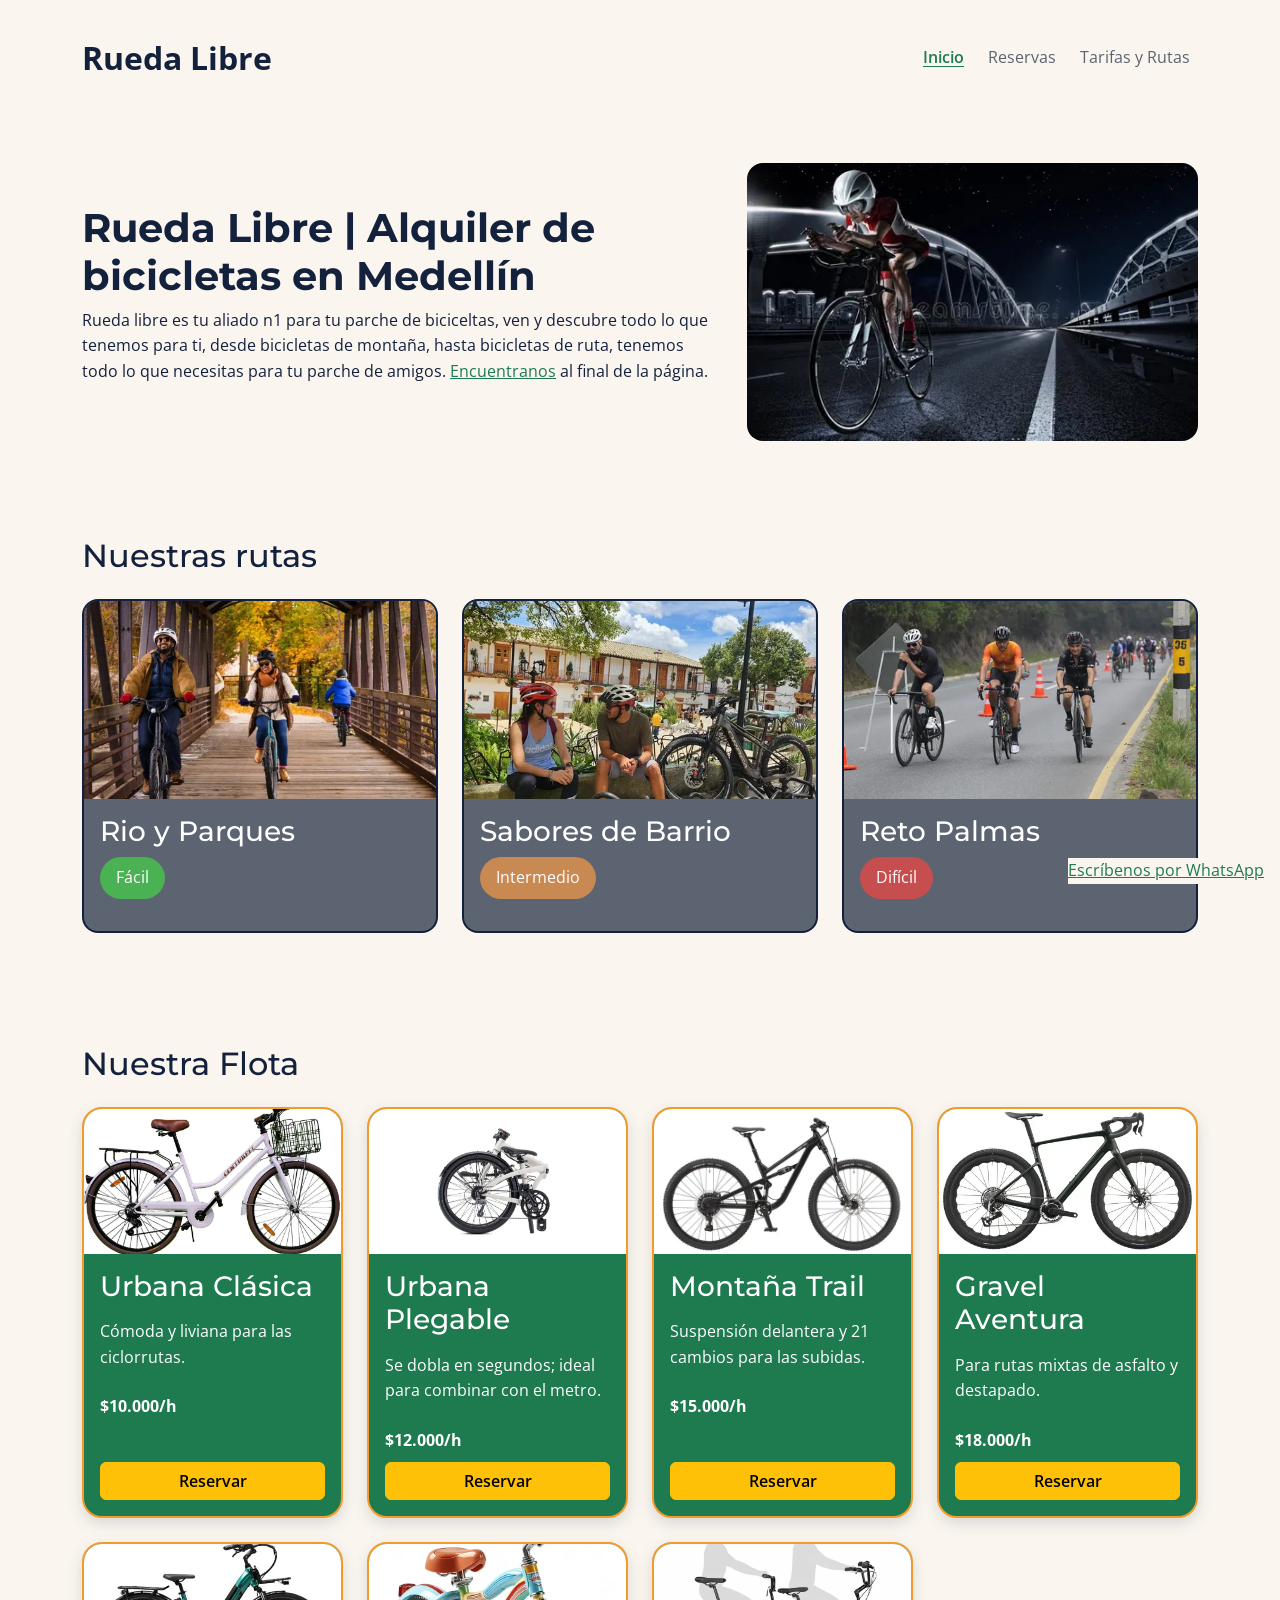
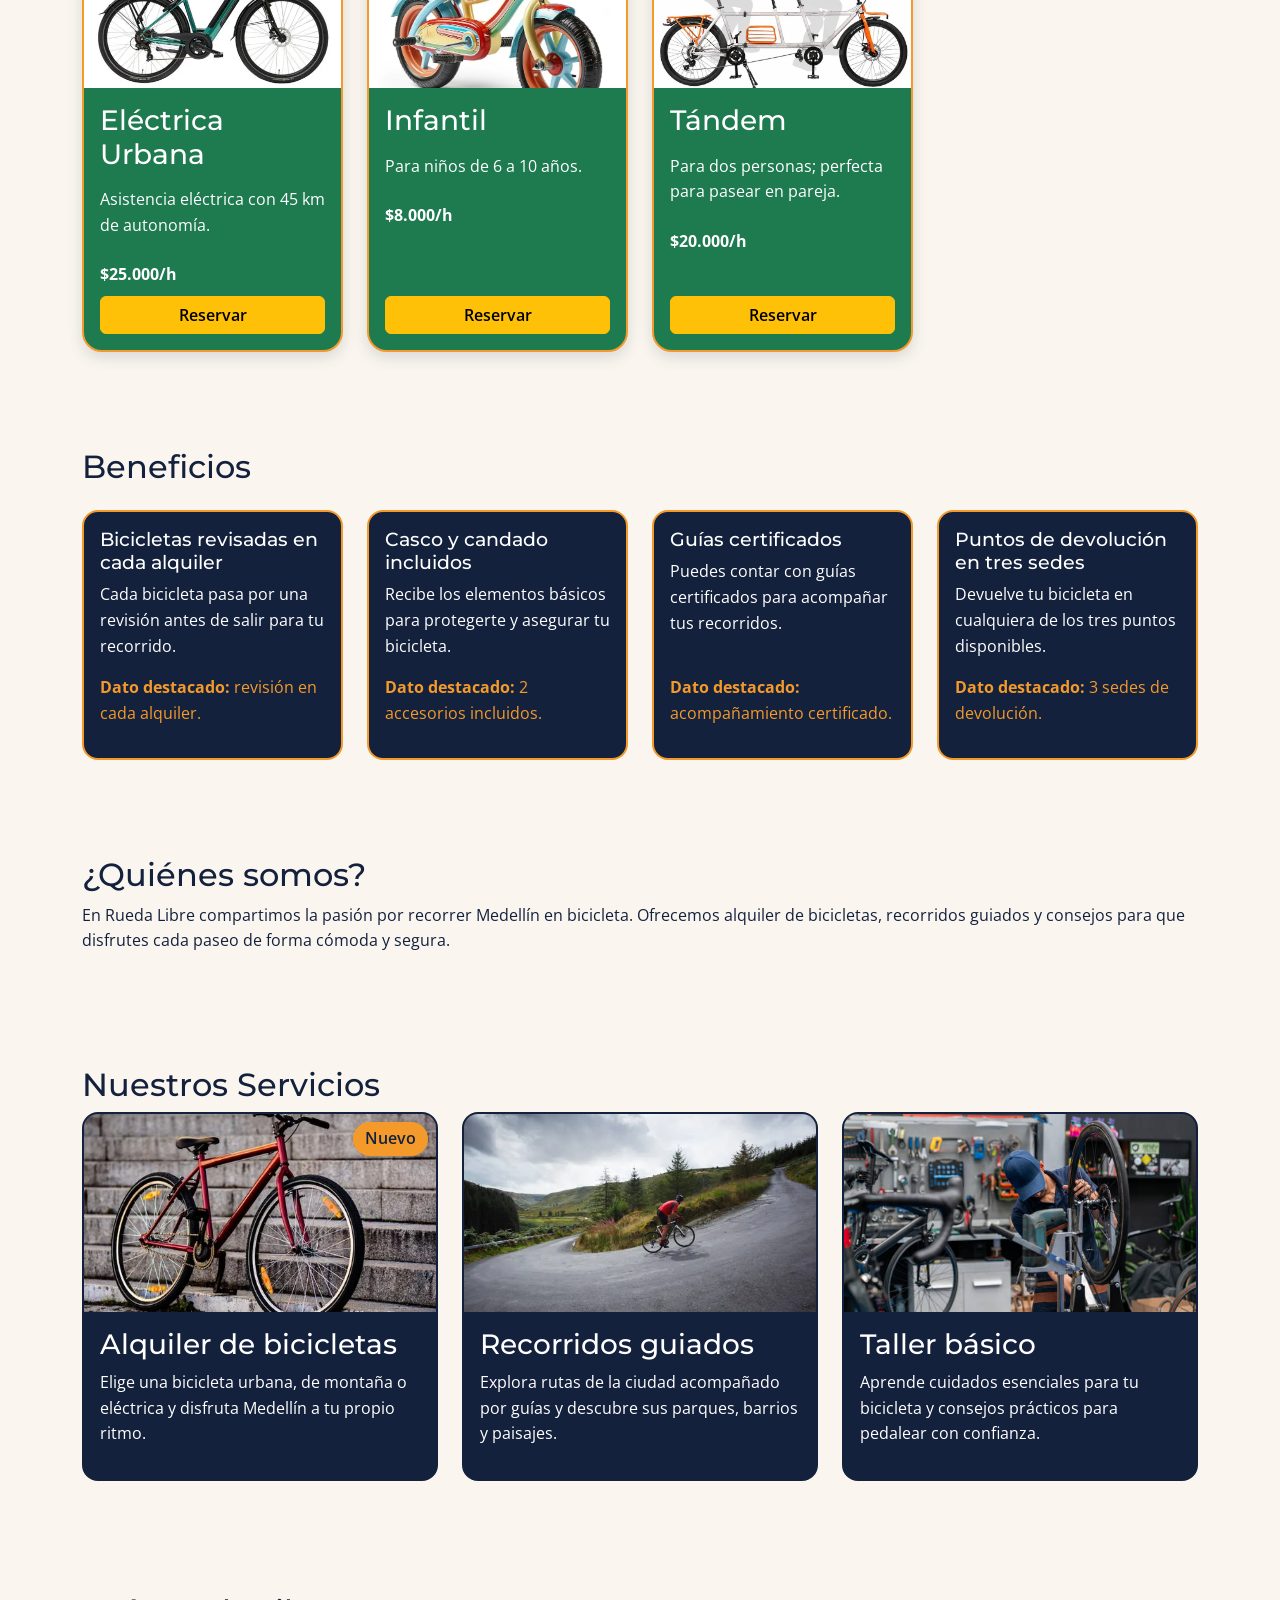
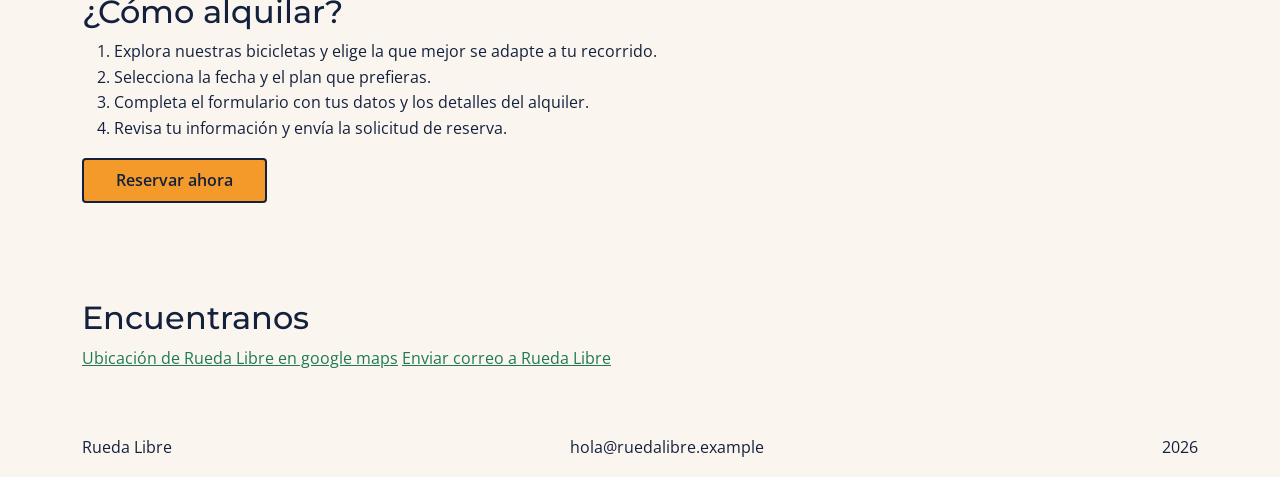
==== commit 5cdd6829: "refactor: rueda-libre v2.0 bootstrap y documentacion" ====
--- a/rueda-libre/index.html
+++ b/rueda-libre/index.html
@@ -15,18 +15,18 @@
 </head>
 
 <body>
-    <header>
-        <p class="nombre-del-negocio">Rueda Libre</p>
+    <header class="container d-flex flex-column flex-md-row justify-content-md-between align-items-center flex-wrap gap-2 py-3">
+        <p class="nombre-del-negocio my-3">Rueda Libre</p>
         <nav>
-            <ul id="menu">
+            <ul id="menu" class="d-flex flex-wrap justify-content-center justify-content-md-end gap-2 list-unstyled m-0 p-0">
                 <li>
-                    <a href="index.html" class="activo">Inicio</a>
+                    <a href="index.html" class="activo d-block p-2">Inicio</a>
                 </li>
                 <li>
-                    <a href="paginas/reservas.html">Reservas</a>
+                    <a href="paginas/reservas.html" class="d-block p-2">Reservas</a>
                 </li>
                 <li>
-                    <a href="paginas/tarifas.html">Tarifas y Rutas</a>
+                    <a href="paginas/tarifas.html" class="d-block p-2">Tarifas y Rutas</a>
                 </li>
             </ul>
         </nav>
@@ -60,7 +60,7 @@
                             class="card-img-top img-ruta">
                         <div class="card-body">
                             <h3>Rio y Parques</h3>
-                            <p class="dificultad" id="facil">Fácil</p>
+                            <p class="dificultad d-inline-block" id="facil">Fácil</p>
                         </div>
                     </article>
                 </li>
@@ -69,7 +69,7 @@
                         <img src="img/ruta-sabores-barrio.webp" alt="Ruta" class="card-img-top img-ruta">
                         <div class="card-body">
                             <h3>Sabores de Barrio</h3>
-                            <p class="dificultad" id="intermedio">Intermedio</p>
+                            <p class="dificultad d-inline-block" id="intermedio">Intermedio</p>
                         </div>
                     </article>
                 </li>
@@ -79,7 +79,7 @@
                             class="card-img-top img-ruta">
                         <div class="card-body">
                             <h3>Reto Palmas</h3>
-                            <p class="dificultad" id="dificil">Difícil</p>
+                            <p class="dificultad d-inline-block" id="dificil">Difícil</p>
                         </div>
                     </article>
                 </li>
@@ -95,10 +95,10 @@
                             <img src="img/bicicleta-clásica.webp" alt="Bicicleta urbana clásica de color oscuro"
                                 class="card-img-top w-100 h-100 object-fit-cover">
                         </div>
-                        <div class="card-body modelo-contenido d-flex flex-column">
+                        <div class="card-body d-flex flex-column justify-content-between gap-2">
                             <h3 class="card-title nombre-modelo-flota">Urbana Clásica</h3>
                             <p class="card-text descripcion-modelo-flota">Cómoda y liviana para las ciclorrutas.</p>
-                            <p class="precio-modelo-flota">$10.000/h</p>
+                            <p class="precio-modelo-flota mb-0">$10.000/h</p>
                             <a href="paginas/reservas.html#formulario"
                                 class="btn btn-warning fw-semibold enlace-modelo-flota mt-auto">Reservar</a>
                         </div>
@@ -110,10 +110,10 @@
                             <img src="img/bicicleta-plegable.webp" alt="Bicicleta urbana plegable"
                                 class="card-img-top w-100 h-100 object-fit-cover">
                         </div>
-                        <div class="card-body modelo-contenido d-flex flex-column">
+                        <div class="card-body d-flex flex-column justify-content-between gap-2">
                             <h3 class="card-title nombre-modelo-flota">Urbana Plegable</h3>
                             <p class="card-text descripcion-modelo-flota">Se dobla en segundos; ideal para combinar con el metro.</p>
-                            <p class="precio-modelo-flota">$12.000/h</p>
+                            <p class="precio-modelo-flota mb-0">$12.000/h</p>
                             <a href="paginas/reservas.html#formulario"
                                 class="btn btn-warning fw-semibold enlace-modelo-flota mt-auto">Reservar</a>
                         </div>
@@ -125,10 +125,10 @@
                             <img src="img/bicicleta-montana.webp" alt="Bicicleta de montaña con suspensión delantera"
                                 class="card-img-top w-100 h-100 object-fit-cover">
                         </div>
-                        <div class="card-body modelo-contenido d-flex flex-column">
+                        <div class="card-body d-flex flex-column justify-content-between gap-2">
                             <h3 class="card-title nombre-modelo-flota">Montaña Trail</h3>
                             <p class="card-text descripcion-modelo-flota">Suspensión delantera y 21 cambios para las subidas.</p>
-                            <p class="precio-modelo-flota">$15.000/h</p>
+                            <p class="precio-modelo-flota mb-0">$15.000/h</p>
                             <a href="paginas/reservas.html#formulario"
                                 class="btn btn-warning fw-semibold enlace-modelo-flota mt-auto">Reservar</a>
                         </div>
@@ -141,10 +141,10 @@
                                 alt="Bicicleta gravel para rutas de asfalto y caminos destapados"
                                 class="card-img-top w-100 h-100 object-fit-cover">
                         </div>
-                        <div class="card-body modelo-contenido d-flex flex-column">
+                        <div class="card-body d-flex flex-column justify-content-between gap-2">
                             <h3 class="card-title nombre-modelo-flota">Gravel Aventura</h3>
                             <p class="card-text descripcion-modelo-flota">Para rutas mixtas de asfalto y destapado.</p>
-                            <p class="precio-modelo-flota">$18.000/h</p>
+                            <p class="precio-modelo-flota mb-0">$18.000/h</p>
                             <a href="paginas/reservas.html#formulario"
                                 class="btn btn-warning fw-semibold enlace-modelo-flota mt-auto">Reservar</a>
                         </div>
@@ -156,10 +156,10 @@
                             <img src="img/bicicleta-electrica.webp" alt="Bicicleta eléctrica urbana"
                                 class="card-img-top w-100 h-100 object-fit-cover">
                         </div>
-                        <div class="card-body modelo-contenido d-flex flex-column">
+                        <div class="card-body d-flex flex-column justify-content-between gap-2">
                             <h3 class="card-title nombre-modelo-flota">Eléctrica Urbana</h3>
                             <p class="card-text descripcion-modelo-flota">Asistencia eléctrica con 45 km de autonomía.</p>
-                            <p class="precio-modelo-flota">$25.000/h</p>
+                            <p class="precio-modelo-flota mb-0">$25.000/h</p>
                             <a href="paginas/reservas.html#formulario"
                                 class="btn btn-warning fw-semibold enlace-modelo-flota mt-auto">Reservar</a>
                         </div>
@@ -171,10 +171,10 @@
                             <img src="img/bicicleta-infantil.webp" alt="Bicicleta infantil para niños de 6 a 10 años"
                                 class="card-img-top w-100 h-100 object-fit-cover">
                         </div>
-                        <div class="card-body modelo-contenido d-flex flex-column">
+                        <div class="card-body d-flex flex-column justify-content-between gap-2">
                             <h3 class="card-title nombre-modelo-flota">Infantil</h3>
                             <p class="card-text descripcion-modelo-flota">Para niños de 6 a 10 años.</p>
-                            <p class="precio-modelo-flota">$8.000/h</p>
+                            <p class="precio-modelo-flota mb-0">$8.000/h</p>
                             <a href="paginas/reservas.html#formulario"
                                 class="btn btn-warning fw-semibold enlace-modelo-flota mt-auto">Reservar</a>
                         </div>
@@ -186,10 +186,10 @@
                             <img src="img/bicicleta-tandem.webp" alt="Bicicleta tándem para dos personas"
                                 class="card-img-top w-100 h-100 object-fit-cover">
                         </div>
-                        <div class="card-body modelo-contenido d-flex flex-column">
+                        <div class="card-body d-flex flex-column justify-content-between gap-2">
                             <h3 class="card-title nombre-modelo-flota">Tándem</h3>
                             <p class="card-text descripcion-modelo-flota">Para dos personas; perfecta para pasear en pareja.</p>
-                            <p class="precio-modelo-flota">$20.000/h</p>
+                            <p class="precio-modelo-flota mb-0">$20.000/h</p>
                             <a href="paginas/reservas.html#formulario"
                                 class="btn btn-warning fw-semibold enlace-modelo-flota mt-auto">Reservar</a>
                         </div>
@@ -206,7 +206,7 @@
                         <div class="card-body d-flex flex-column">
                             <h3 class="card-title">Bicicletas revisadas en cada alquiler</h3>
                             <p class="card-text">Cada bicicleta pasa por una revisión antes de salir para tu recorrido.</p>
-                            <p class="beneficio-dato"><strong>Dato destacado:</strong> revisión en cada alquiler.</p>
+                            <p class="beneficio-dato mt-auto"><strong>Dato destacado:</strong> revisión en cada alquiler.</p>
                         </div>
                     </div>
                 </div>
@@ -215,7 +215,7 @@
                         <div class="card-body d-flex flex-column">
                             <h3 class="card-title">Casco y candado incluidos</h3>
                             <p class="card-text">Recibe los elementos básicos para protegerte y asegurar tu bicicleta.</p>
-                            <p class="beneficio-dato"><strong>Dato destacado:</strong> 2 accesorios incluidos.</p>
+                            <p class="beneficio-dato mt-auto"><strong>Dato destacado:</strong> 2 accesorios incluidos.</p>
                         </div>
                     </div>
                 </div>
@@ -224,7 +224,7 @@
                         <div class="card-body d-flex flex-column">
                             <h3 class="card-title">Guías certificados</h3>
                             <p class="card-text">Puedes contar con guías certificados para acompañar tus recorridos.</p>
-                            <p class="beneficio-dato"><strong>Dato destacado:</strong> acompañamiento certificado.</p>
+                            <p class="beneficio-dato mt-auto"><strong>Dato destacado:</strong> acompañamiento certificado.</p>
                         </div>
                     </div>
                 </div>
@@ -233,7 +233,7 @@
                         <div class="card-body d-flex flex-column">
                             <h3 class="card-title">Puntos de devolución en tres sedes</h3>
                             <p class="card-text">Devuelve tu bicicleta en cualquiera de los tres puntos disponibles.</p>
-                            <p class="beneficio-dato"><strong>Dato destacado:</strong> 3 sedes de devolución.</p>
+                            <p class="beneficio-dato mt-auto"><strong>Dato destacado:</strong> 3 sedes de devolución.</p>
                         </div>
                     </div>
                 </div>
@@ -252,14 +252,14 @@
             <h2>Nuestros Servicios</h2>
             <ul id="contenedor-servicios" class="row row-cols-1 row-cols-md-2 row-cols-xl-3 g-4 list-unstyled">
                 <li class="col">
-                    <article class="card servicio h-100">
+                    <article class="card servicio h-100 position-relative">
                         <img src="img/bicicleta.jpeg" alt="Bicicleta" class="card-img-top img-servicio">
                         <div class="card-body">
                             <h3>Alquiler de bicicletas</h3>
                             <p>Elige una bicicleta urbana, de montaña o eléctrica y disfruta Medellín a tu propio ritmo.
                             </p>
                         </div>
-                        <p class="etiqueta-nuevo">Nuevo</p>
+                        <p class="etiqueta-nuevo position-absolute top-0 end-0 m-2 z-1">Nuevo</p>
                     </article>
                 </li>
                 <li class="col">
@@ -303,12 +303,13 @@
             <a href="mailto:hola@ruedalibre.example" target="_blank">Enviar correo a Rueda Libre</a>
 
         </section>
-        <a href="https://wa.me/573000000000" target="_blank" class="enlace-whatsapp">Escríbenos por WhatsApp</a>
+        <a href="https://wa.me/573000000000" target="_blank"
+            class="enlace-whatsapp position-fixed bottom-0 end-0 m-3 mw-100">Escríbenos por WhatsApp</a>
     </main>
-    <footer>
-        <p>Rueda Libre</p>
-        <p>hola@ruedalibre.example</p>
-        <p>2026</p>
+    <footer class="container d-flex flex-column flex-md-row justify-content-md-between align-items-md-center gap-3 py-3">
+        <p class="mb-0">Rueda Libre</p>
+        <p class="mb-0">hola@ruedalibre.example</p>
+        <p class="mb-0">2026</p>
     </footer>
     <script src="https://cdn.jsdelivr.net/npm/bootstrap@5.3.9/dist/js/bootstrap.bundle.min.js"></script>
 </body>
--- a/rueda-libre/css/styles.css
+++ b/rueda-libre/css/styles.css
@@ -18,12 +18,7 @@
 
 /* Base y elementos generales */
 
-* {
-    box-sizing: border-box;
-}
-
 body {
-    margin: 0;
     font-family: var(--fuente-texto);
     line-height: 1.6;
     color: var(--color-azul-noche);
@@ -37,12 +32,6 @@
     line-height: 1.2;
 }
 
-img {
-    display: block;
-    max-width: 100%;
-    height: auto;
-}
-
 a {
     color: var(--color-verde-ruta);
     background-color: var(--color-crema);
@@ -53,35 +42,14 @@
     background-color: var(--color-naranja-pedal);
 }
 
-/* Navegación compartida, Encabezado y Footer*/
-
-header {
-    width: min(100%, 80rem);
-    margin-inline: auto;
-    display: flex;
-    flex-direction: column;
-    align-items: center;
-}
+/* Navegación compartida */
 
 .nombre-del-negocio {
-    margin: 21.44px 0px;
     font-size: 2em;
     font-weight: bold;
 }
 
-#menu {
-    display: flex;
-    flex-wrap: wrap;
-    justify-content: flex-end;
-    list-style: none;
-    gap: var(--espacio-pequeno);
-    margin: 0;
-    padding: 0;
-}
-
 #menu a {
-    display: block;
-    padding: var(--espacio-pequeno);
     color: var(--color-gris-asfalto);
     background-color: var(--color-crema);
     border-radius: 0.25rem;
@@ -110,18 +78,6 @@
     outline-offset: 3px;
 }
 
-footer {
-    width: min(100%, 80rem);
-    margin-inline: auto;
-    padding: var(--espacio-mediano) clamp(1rem, 4vw, 3rem);
-    display: flex;
-    flex-direction: column;
-    align-items: flex-start;
-    justify-content: flex-start;
-    flex-wrap: nowrap;
-    gap: var(--espacio-mediano);
-}
-
 /* Componentes compartidos como CTA y WhatsApp */
 a.boton-cta {
     display: inline-block;
@@ -145,33 +101,13 @@
     outline-offset: 3px;
 }
 
-.enlace-whatsapp {
-    position: fixed;
-    bottom: var(--espacio-mediano);
-    right: var(--espacio-mediano);
-    max-width: calc(100% - 2 * var(--espacio-mediano));
-}
-
-/* al tabular no está pasando por este botón */
+/* Mantiene el foco visible en el enlace flotante */
 .enlace-whatsapp:focus-visible {
     outline: 3px solid var(--color-azul-noche);
     outline-offset: 2px;
 }
 
-main {
-    width: min(100%, 80rem);
-    margin-inline: auto;
-    padding-inline: clamp(1rem, 4vw, 3rem);
-}
-
-main>section {
-    padding-block: clamp(1rem, 3vw, 2.5rem);
-}
-
 .modelo-flota {
-    min-width: 0;
-    display: flex;
-    flex-direction: column;
     border: 2px solid var(--color-naranja-pedal);
     background-color: var(--color-verde-ruta);
     color: var(--color-blanco);
@@ -186,23 +122,7 @@
     box-shadow: 0 0.65rem 1.25rem rgb(20 33 61 / 22%);
 }
 
-.modelo-contenido {
-    display: flex;
-    flex-direction: column;
-    padding: var(--espacio-mediano);
-    justify-content: space-between;
-    gap: var(--espacio-pequeno);
-    flex: 1;
-}
-
-.modelo-flota img {
-    width: 100%;
-    aspect-ratio: 16 / 9;
-    object-fit: cover;
-}
-
 .modelo-flota .precio-modelo-flota {
-    margin-bottom: 0;
     color: var(--color-blanco);
     font-weight: 700;
 }
@@ -220,20 +140,15 @@
 }
 
 #beneficios .beneficio-dato {
-    margin-top: auto;
     color: var(--color-naranja-pedal);
 }
 
 .ruta {
     color: var(--color-blanco);
     background-color: var(--color-gris-asfalto);
-    width: 100%;
-    max-width: none;
     border: 2px solid var(--color-azul-noche);
     border-radius: 1rem;
     overflow: hidden;
-    padding: 0;
-    position: relative;
 }
 
 .img-ruta {
@@ -246,7 +161,6 @@
     background-color: black;
     border-radius: 25px;
     padding: var(--espacio-pequeno) var(--espacio-mediano);
-    width: fit-content;
 }
 
 .ruta #facil {
@@ -264,26 +178,17 @@
 .servicio {
     color: var(--color-blanco);
     background-color: var(--color-azul-noche);
-    width: 100%;
-    max-width: none;
     border: 2px solid var(--color-azul-noche);
     border-radius: 1rem;
     overflow: hidden;
-    padding: 0;
-    position: relative;
 }
 
 .etiqueta-nuevo {
-    position: absolute;
-    top: var(--espacio-pequeno);
-    right: var(--espacio-pequeno);
-    margin: var(--espacio-pequeno);
     padding: 0.25rem 0.75rem;
     color: var(--color-azul-noche);
     background-color: var(--color-naranja-pedal);
     border-radius: 999px;
     font-weight: 600;
-    z-index: 1;
 }
 
 .img-servicio {
@@ -295,20 +200,26 @@
 /* Página de tarifas */
 .tabla-tarifas {
     width: 100%;
-    max-width: 100%;
     table-layout: fixed;
     border-collapse: collapse;
     border: 3px solid var(--color-azul-noche);
     color: var(--color-blanco);
     background-color: var(--color-azul-noche);
     margin: var(--espacio-grande) 0;
-    padding: var(--espacio-pequeno);
     font-size: clamp(0.75rem, 1.5vw, 1rem);
+}
+
+.tabla-alquiler {
+    min-width: 32rem;
+}
+
+.tabla-rutas {
+    min-width: 40rem;
 }
 
 .tabla-tarifas th,
 .tabla-tarifas td {
-    padding: var(0.25rem);
+    padding: var(--espacio-pequeno);
     overflow-wrap: anywhere;
 }
 
@@ -320,36 +231,6 @@
 }
 
 /* Página de reservas / Formulario */
-
-.contenido-reservas {
-    display: grid;
-    grid-template-columns: minmax(min(100%, 18rem), 1fr);
-    gap: var(--espacio-grande);
-}
-
-#formulario label {
-    display: block;
-}
-
-#formulario form {
-    max-width: 48rem;
-}
-
-#formulario fieldset {
-    min-width: 0;
-    padding: var(--espacio-mediano);
-}
-
-#formulario input,
-#formulario textarea,
-#formulario select {
-    width: 100%;
-    margin-bottom: var(--espacio-pequeno);
-}
-
-#formulario fieldset {
-    margin-bottom: var(--espacio-mediano);
-}
 
 #formulario textarea {
     min-height: 8rem;
@@ -359,23 +240,9 @@
 #formulario button[type="submit"] {
     padding: var(--espacio-mediano) var(--espacio-grande);
     margin: var(--espacio-pequeno);
-}
-
-#formulario input[type="checkbox"] {
-    width: auto;
-    margin-right: var(--espacio-pequeno);
-}
-
-.fila-tipos {
-    display: grid;
-    grid-template-columns: 1fr 1fr;
-    column-gap: 1rem;
-}
-
-.fila-documento-tel {
-    display: grid;
-    grid-template-columns: 1fr 1fr;
-    column-gap: 1rem;
+    color: var(--color-azul-noche);
+    background-color: var(--color-naranja-pedal);
+    border-color: var(--color-azul-noche);
 }
 
 /* Foco visible de los controles del formulario */
@@ -392,65 +259,6 @@
     background-color: var(--color-verde-ruta);
 }
 
-/* Tarifas y reservas conservan sus distribuciones responsivas. */
-@media (min-width: 768px) {
-
-    header {
-        width: min(100%, 80rem);
-        display: flex;
-        flex-direction: row;
-        justify-content: space-between;
-        align-items: center;
-        flex-wrap: wrap;
-    }
-
-    .contenido-reservas {
-        display: flex;
-    }
-
-    #informacion-de-contacto {
-        flex: 1;
-    }
-
-    #formulario {
-        flex: 2;
-    }
-
-        .tabla-tarifas th,
-    .tabla-tarifas td {
-        padding: var(--espacio-pequeno);
-    }
-
-    footer {
-        flex-direction: row;
-        align-items: center;
-        justify-content: space-between;
-        flex-wrap: wrap;
-    }
-}
-
-/* Reservas mantiene el cambio a columnas anchas en xl. */
-@media (min-width: 1280px) {
-    .contenido-reservas {
-        display: flex;
-    }
-
-    #informacion-de-contacto {
-        flex: 1;
-    }
-
-    #formulario {
-        flex: 2;
-    }
-
-    footer {
-        flex-direction: row;
-        align-items: center;
-        justify-content: space-between;
-        flex-wrap: wrap;
-    }
-}
-
 @media (prefers-reduced-motion: reduce) {
     .modelo-flota {
         transition: none;
